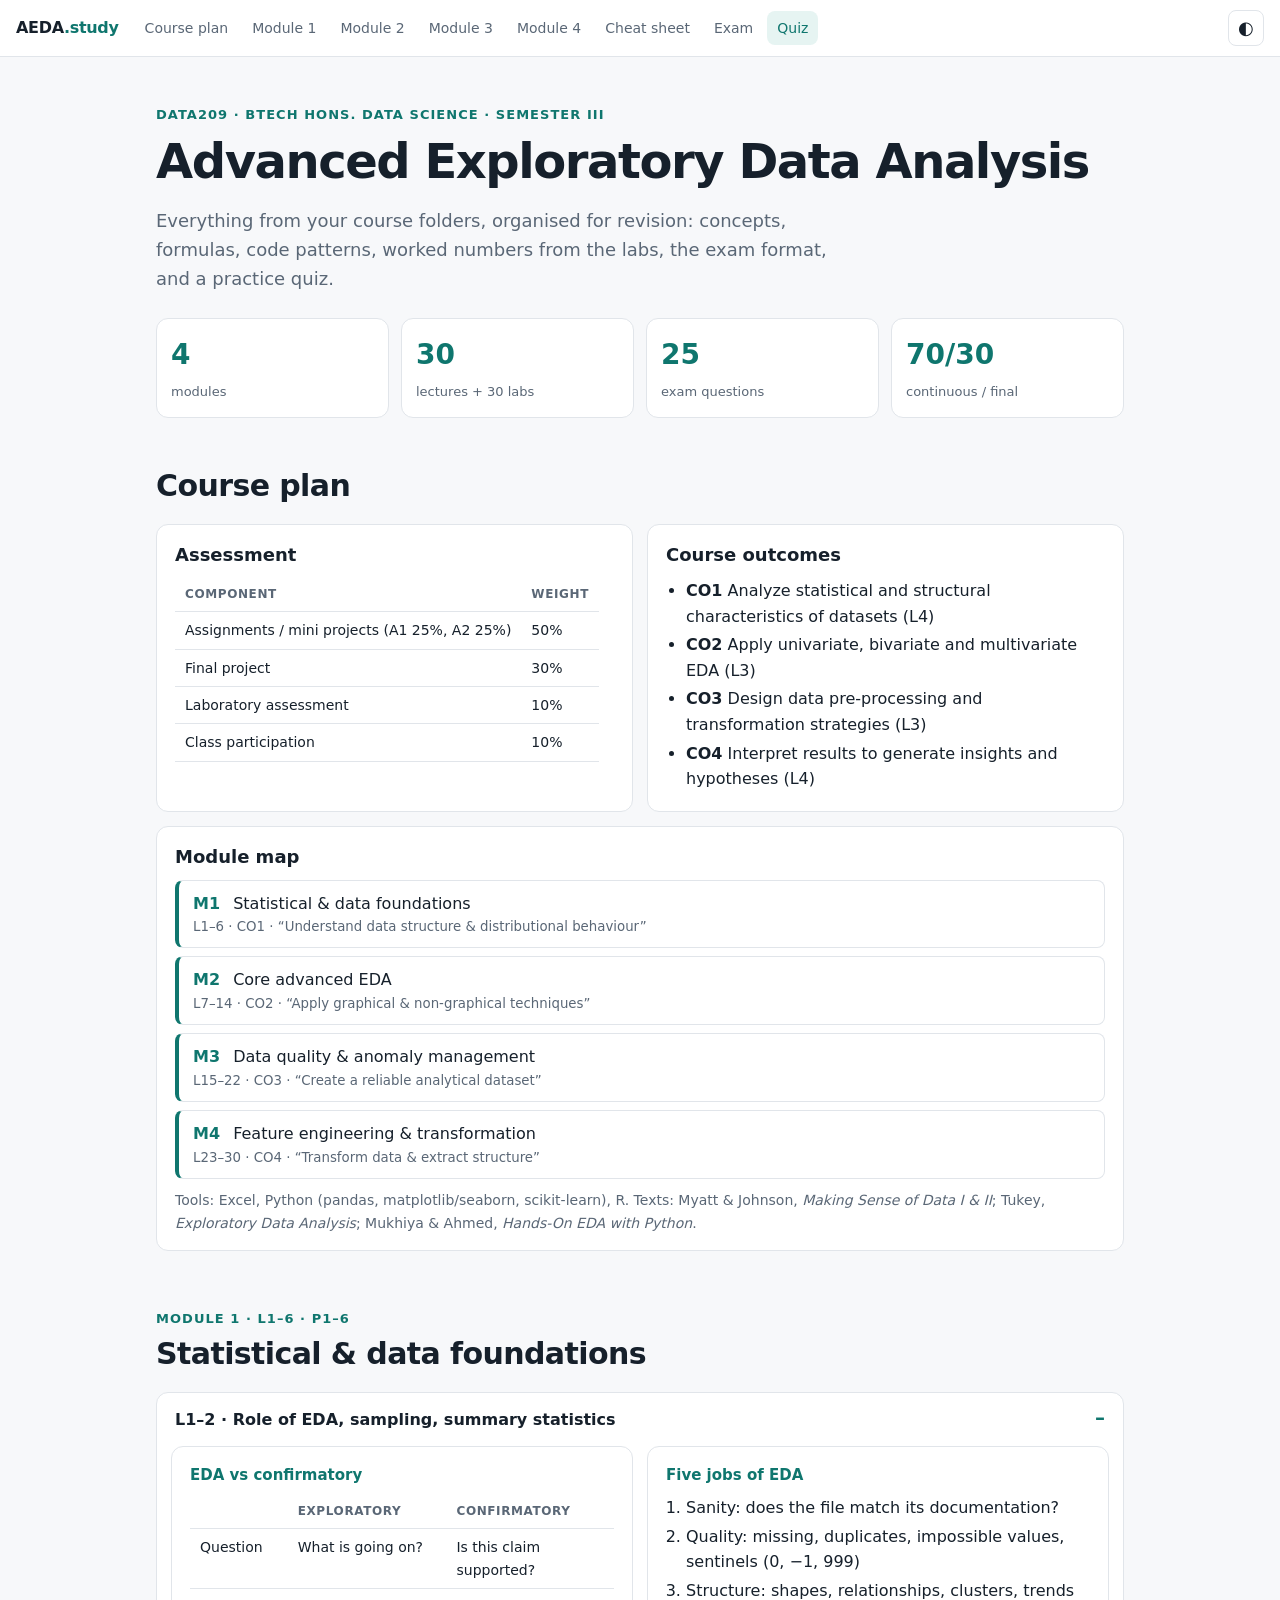
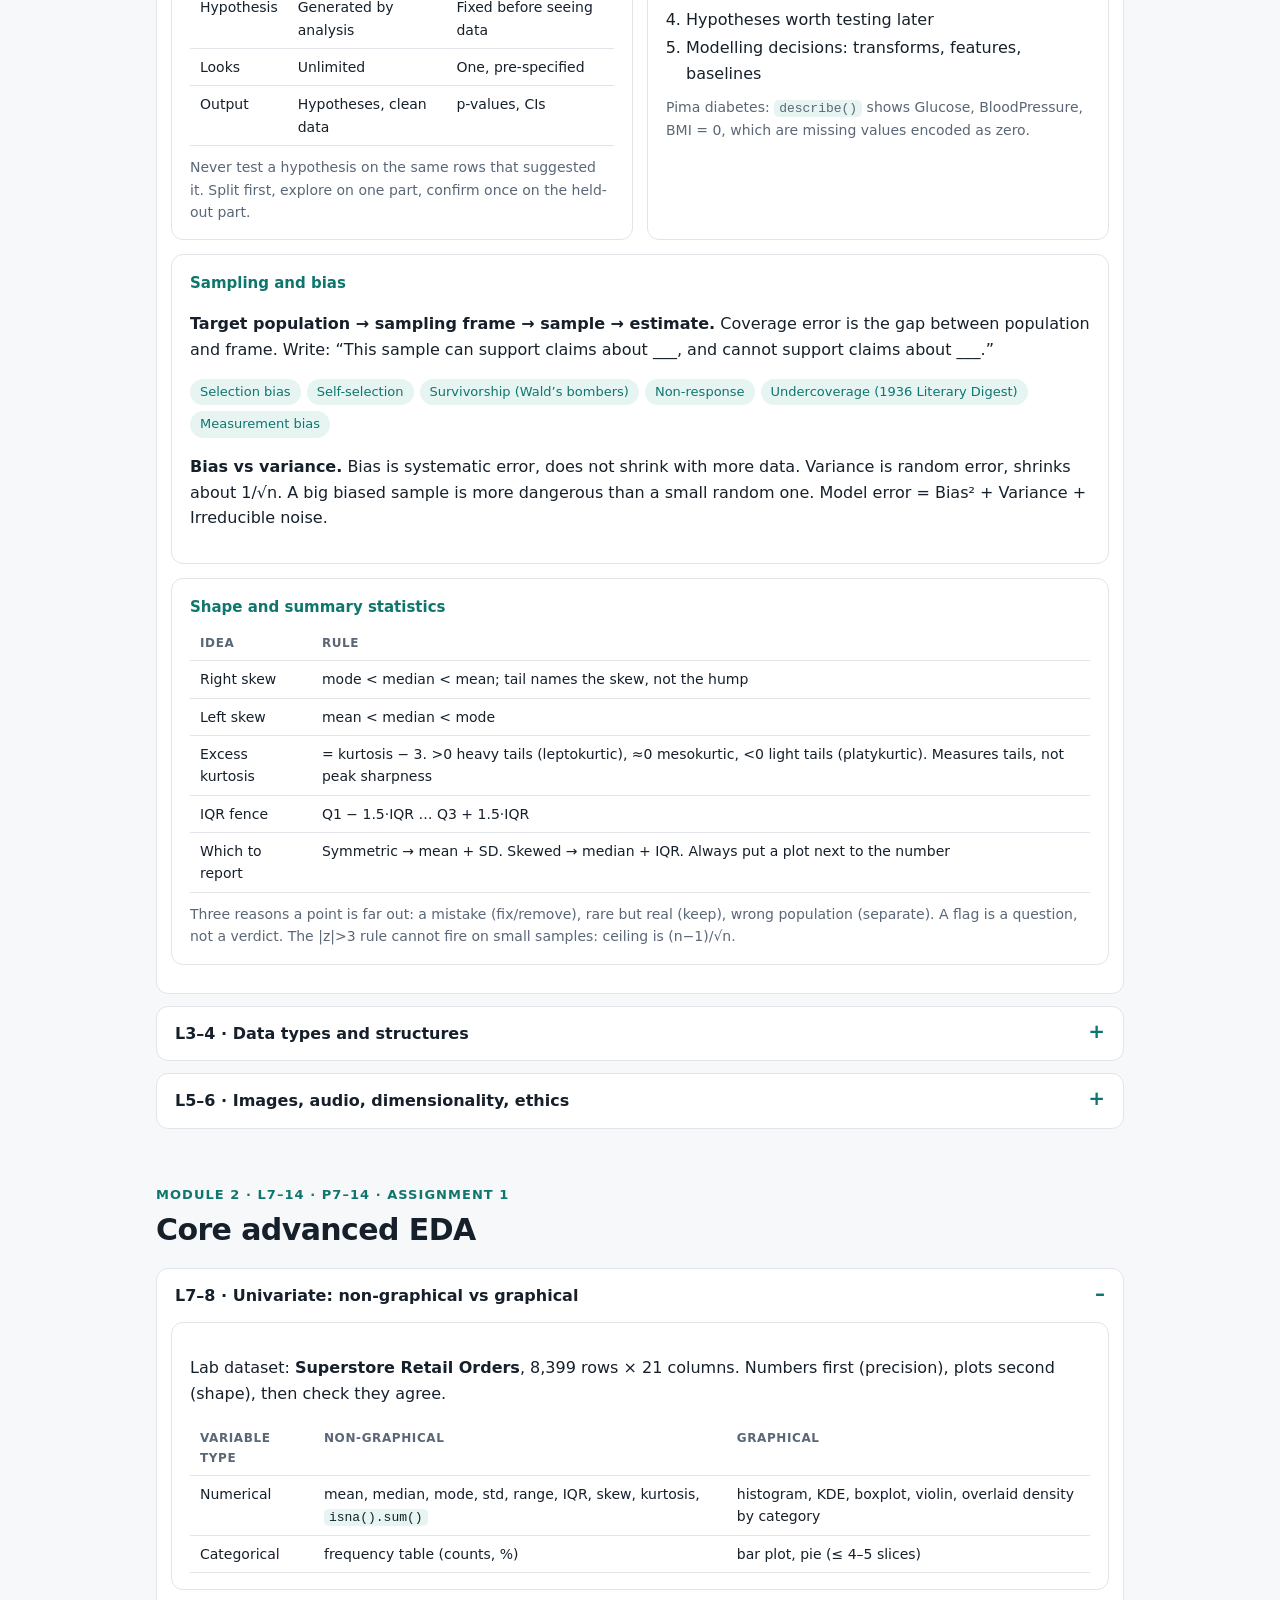
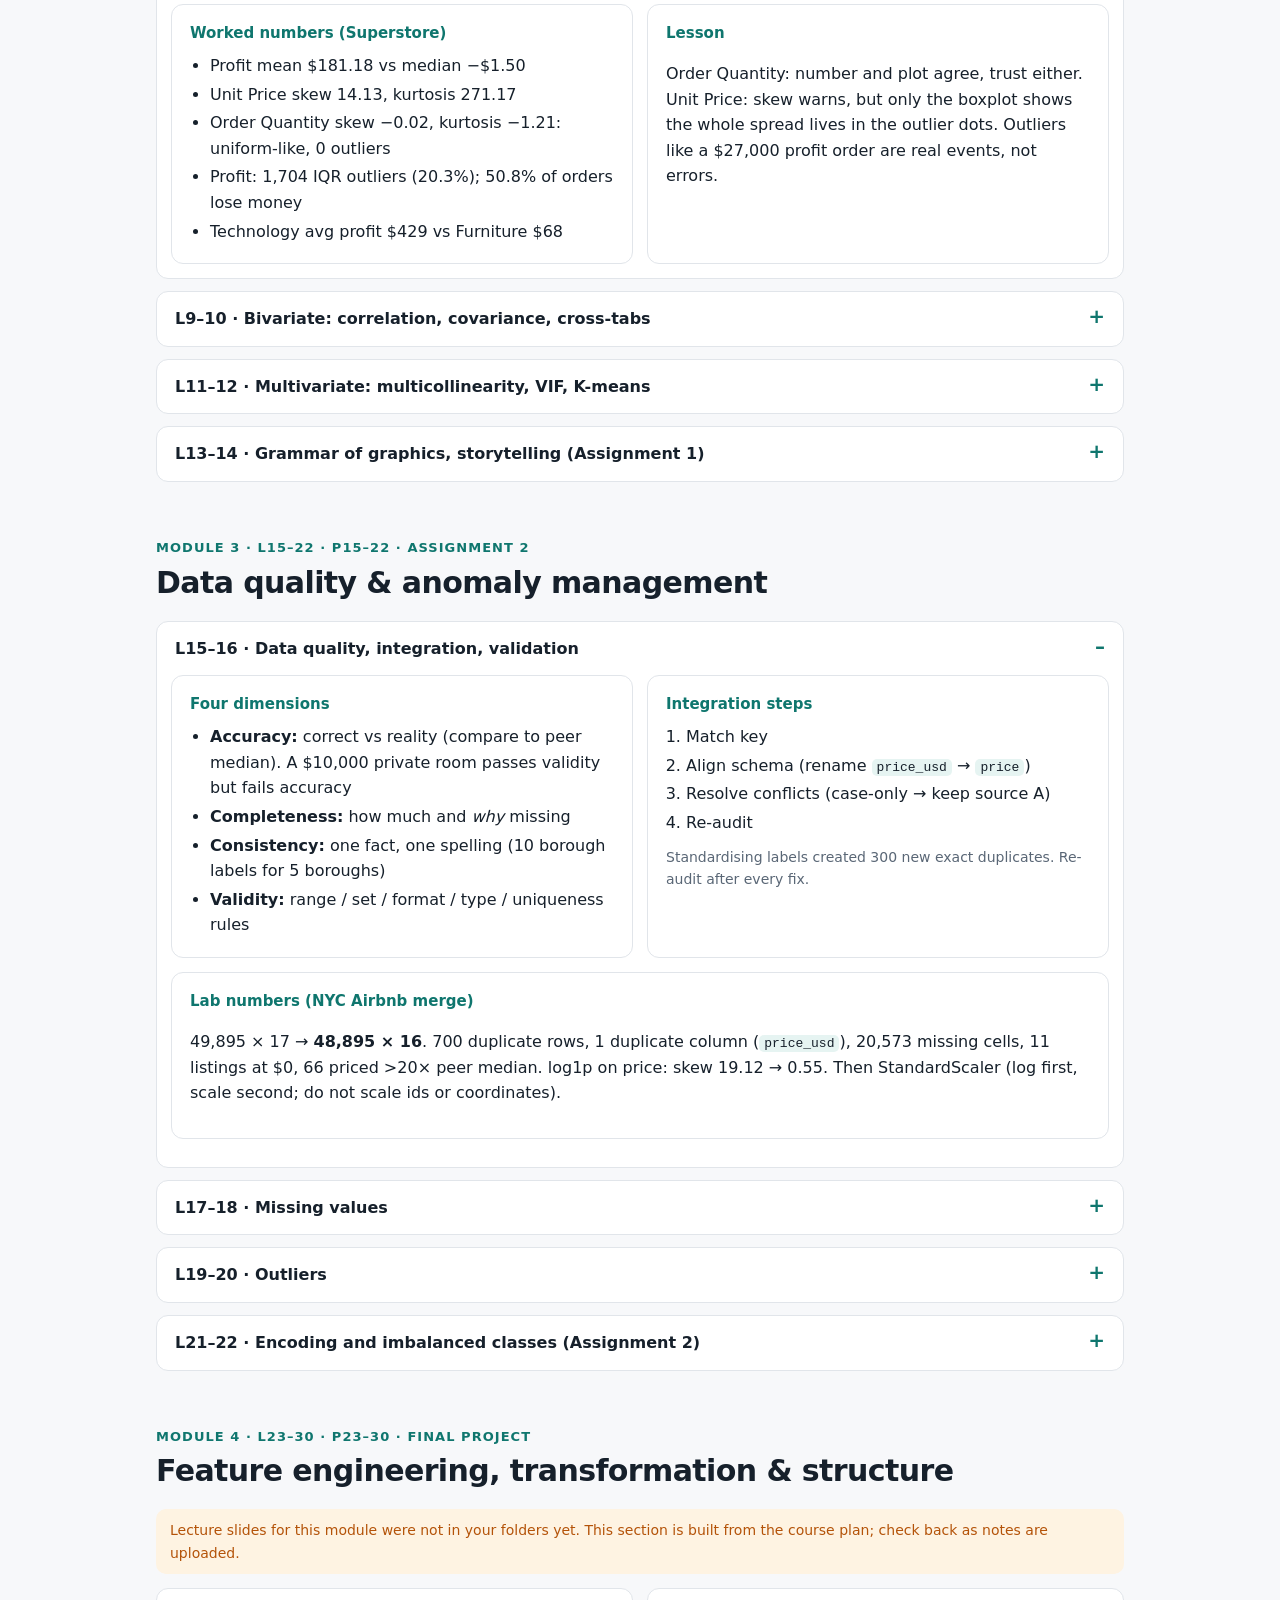
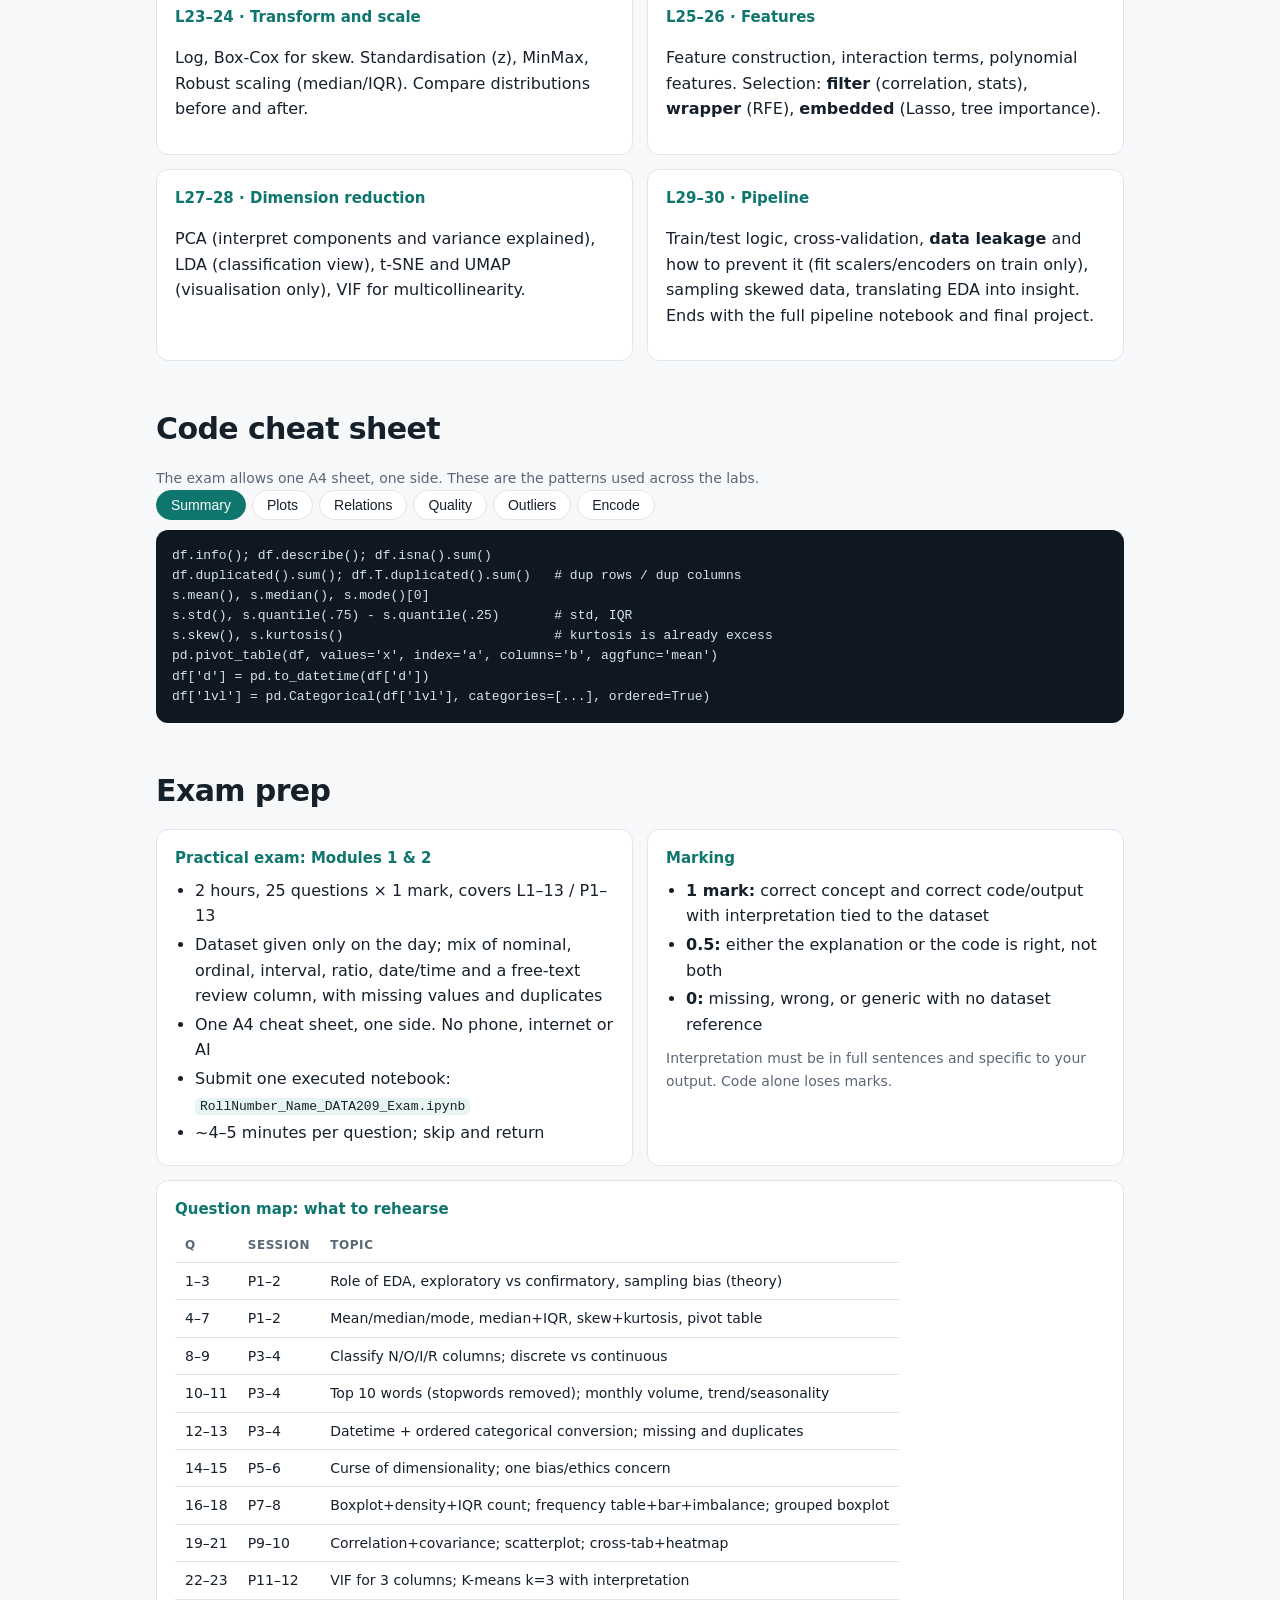
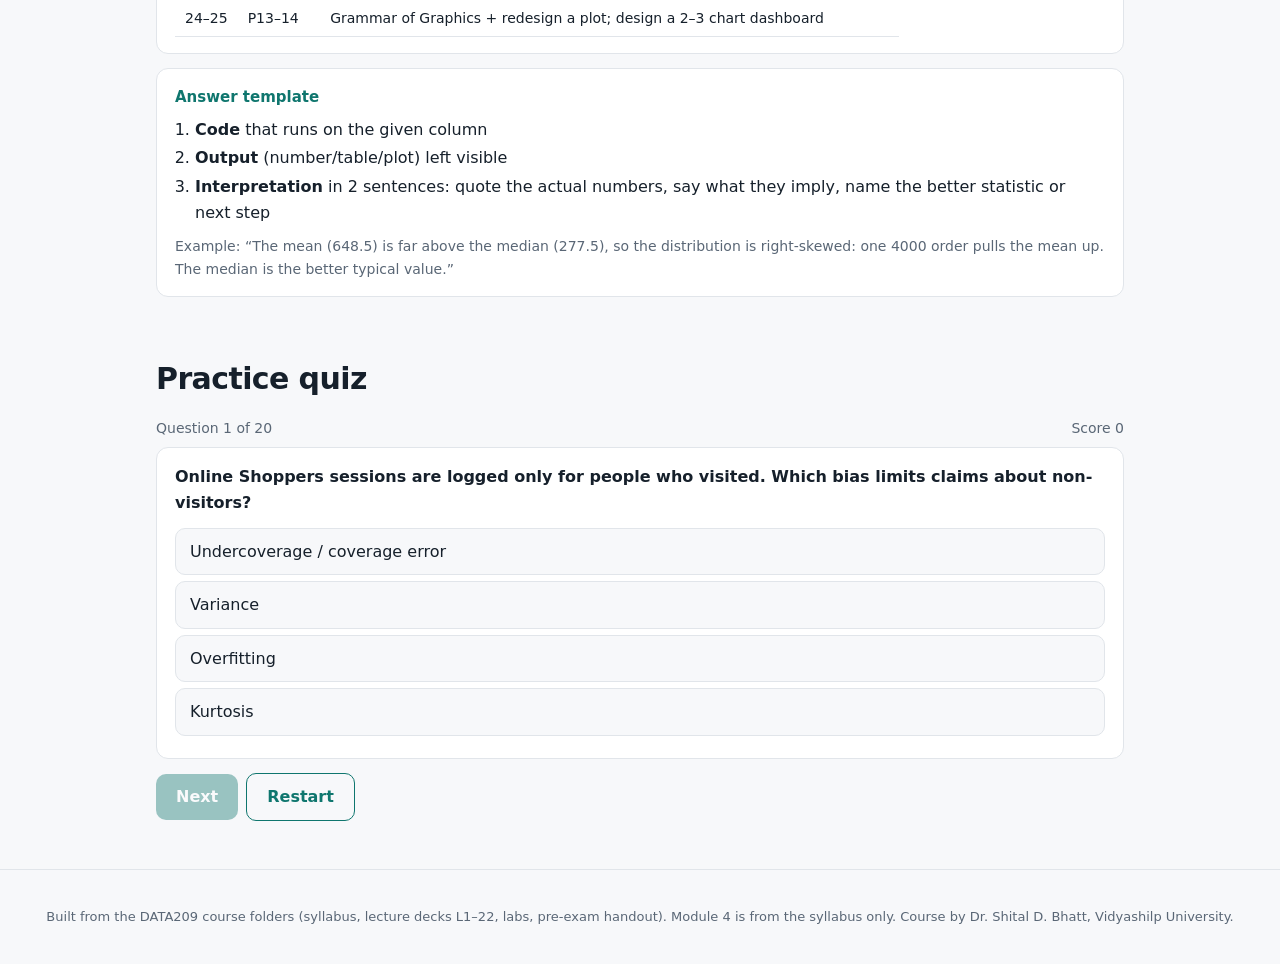
==== site/index.html @ dc53d24f "Add DATA209 study materials: notes, practice questions, site and revision video Co-Authored-By: Clau" ====
<!doctype html>
<html lang="en">
<head>
<meta charset="utf-8">
<meta name="viewport" content="width=device-width, initial-scale=1">
<title>DATA209 AEDA Study Guide</title>
<meta name="description" content="Study guide for DATA209 Advanced Exploratory Data Analysis: modules, formulas, code, exam prep and a practice quiz.">
<link rel="stylesheet" href="styles.css">
</head>
<body>
<header class="top">
  <a class="brand" href="#top">AEDA<span>.study</span></a>
  <nav id="nav">
    <a href="#plan">Course plan</a>
    <a href="#m1">Module 1</a>
    <a href="#m2">Module 2</a>
    <a href="#m3">Module 3</a>
    <a href="#m4">Module 4</a>
    <a href="#cheat">Cheat sheet</a>
    <a href="#exam">Exam</a>
    <a href="#quiz">Quiz</a>
  </nav>
  <button id="theme" aria-label="Toggle dark mode">◐</button>
</header>

<main id="top">
<section class="hero">
  <p class="eyebrow">DATA209 · BTech Hons. Data Science · Semester III</p>
  <h1>Advanced Exploratory Data Analysis</h1>
  <p class="lede">Everything from your course folders, organised for revision: concepts, formulas, code patterns, worked numbers from the labs, the exam format, and a practice quiz.</p>
  <div class="stats">
    <div><b>4</b><span>modules</span></div>
    <div><b>30</b><span>lectures + 30 labs</span></div>
    <div><b>25</b><span>exam questions</span></div>
    <div><b>70/30</b><span>continuous / final</span></div>
  </div>
</section>

<section id="plan">
  <h2>Course plan</h2>
  <div class="grid two">
    <div class="card">
      <h3>Assessment</h3>
      <table>
        <tr><th>Component</th><th>Weight</th></tr>
        <tr><td>Assignments / mini projects (A1 25%, A2 25%)</td><td>50%</td></tr>
        <tr><td>Final project</td><td>30%</td></tr>
        <tr><td>Laboratory assessment</td><td>10%</td></tr>
        <tr><td>Class participation</td><td>10%</td></tr>
      </table>
    </div>
    <div class="card">
      <h3>Course outcomes</h3>
      <ul class="tight">
        <li><b>CO1</b> Analyze statistical and structural characteristics of datasets (L4)</li>
        <li><b>CO2</b> Apply univariate, bivariate and multivariate EDA (L3)</li>
        <li><b>CO3</b> Design data pre-processing and transformation strategies (L3)</li>
        <li><b>CO4</b> Interpret results to generate insights and hypotheses (L4)</li>
      </ul>
    </div>
  </div>
  <div class="card">
    <h3>Module map</h3>
    <div class="timeline">
      <a href="#m1"><b>M1</b> Statistical &amp; data foundations<small>L1–6 · CO1 · “Understand data structure &amp; distributional behaviour”</small></a>
      <a href="#m2"><b>M2</b> Core advanced EDA<small>L7–14 · CO2 · “Apply graphical &amp; non-graphical techniques”</small></a>
      <a href="#m3"><b>M3</b> Data quality &amp; anomaly management<small>L15–22 · CO3 · “Create a reliable analytical dataset”</small></a>
      <a href="#m4"><b>M4</b> Feature engineering &amp; transformation<small>L23–30 · CO4 · “Transform data &amp; extract structure”</small></a>
    </div>
    <p class="note">Tools: Excel, Python (pandas, matplotlib/seaborn, scikit-learn), R. Texts: Myatt &amp; Johnson, <i>Making Sense of Data I &amp; II</i>; Tukey, <i>Exploratory Data Analysis</i>; Mukhiya &amp; Ahmed, <i>Hands-On EDA with Python</i>.</p>
  </div>
</section>

<!-- MODULE 1 -->
<section id="m1">
  <p class="tag">Module 1 · L1–6 · P1–6</p>
  <h2>Statistical &amp; data foundations</h2>

  <details open class="topic"><summary>L1–2 · Role of EDA, sampling, summary statistics</summary>
    <div class="body">
      <div class="grid two">
        <div class="card">
          <h4>EDA vs confirmatory</h4>
          <table>
            <tr><th></th><th>Exploratory</th><th>Confirmatory</th></tr>
            <tr><td>Question</td><td>What is going on?</td><td>Is this claim supported?</td></tr>
            <tr><td>Hypothesis</td><td>Generated by analysis</td><td>Fixed before seeing data</td></tr>
            <tr><td>Looks</td><td>Unlimited</td><td>One, pre-specified</td></tr>
            <tr><td>Output</td><td>Hypotheses, clean data</td><td>p-values, CIs</td></tr>
          </table>
          <p class="note">Never test a hypothesis on the same rows that suggested it. Split first, explore on one part, confirm once on the held-out part.</p>
        </div>
        <div class="card">
          <h4>Five jobs of EDA</h4>
          <ol class="tight"><li>Sanity: does the file match its documentation?</li><li>Quality: missing, duplicates, impossible values, sentinels (0, −1, 999)</li><li>Structure: shapes, relationships, clusters, trends</li><li>Hypotheses worth testing later</li><li>Modelling decisions: transforms, features, baselines</li></ol>
          <p class="note">Pima diabetes: <code>describe()</code> shows Glucose, BloodPressure, BMI = 0, which are missing values encoded as zero.</p>
        </div>
      </div>
      <div class="card">
        <h4>Sampling and bias</h4>
        <p><b>Target population → sampling frame → sample → estimate.</b> Coverage error is the gap between population and frame. Write: “This sample can support claims about ___, and cannot support claims about ___.”</p>
        <div class="chips"><span>Selection bias</span><span>Self-selection</span><span>Survivorship (Wald’s bombers)</span><span>Non-response</span><span>Undercoverage (1936 Literary Digest)</span><span>Measurement bias</span></div>
        <p><b>Bias vs variance.</b> Bias is systematic error, does not shrink with more data. Variance is random error, shrinks about 1/√n. A big biased sample is more dangerous than a small random one. Model error = Bias² + Variance + Irreducible noise.</p>
      </div>
      <div class="card">
        <h4>Shape and summary statistics</h4>
        <table>
          <tr><th>Idea</th><th>Rule</th></tr>
          <tr><td>Right skew</td><td>mode &lt; median &lt; mean; tail names the skew, not the hump</td></tr>
          <tr><td>Left skew</td><td>mean &lt; median &lt; mode</td></tr>
          <tr><td>Excess kurtosis</td><td>= kurtosis − 3. &gt;0 heavy tails (leptokurtic), ≈0 mesokurtic, &lt;0 light tails (platykurtic). Measures tails, not peak sharpness</td></tr>
          <tr><td>IQR fence</td><td>Q1 − 1.5·IQR … Q3 + 1.5·IQR</td></tr>
          <tr><td>Which to report</td><td>Symmetric → mean + SD. Skewed → median + IQR. Always put a plot next to the number</td></tr>
        </table>
        <p class="note">Three reasons a point is far out: a mistake (fix/remove), rare but real (keep), wrong population (separate). A flag is a question, not a verdict. The |z|&gt;3 rule cannot fire on small samples: ceiling is (n−1)/√n.</p>
      </div>
    </div>
  </details>

  <details class="topic"><summary>L3–4 · Data types and structures</summary>
    <div class="body">
      <div class="grid two">
        <div class="card"><h4>Scales of measurement</h4>
          <table>
            <tr><th>Scale</th><th>Example</th><th>Allowed</th></tr>
            <tr><td>Nominal</td><td>blood type, country</td><td>mode, counts</td></tr>
            <tr><td>Ordinal</td><td>satisfaction, education</td><td>+ median, rank</td></tr>
            <tr><td>Interval</td><td>°C, year, IQ</td><td>+ mean, no ratios</td></tr>
            <tr><td>Ratio</td><td>income, weight, age</td><td>all, incl. ratios</td></tr>
          </table>
          <p class="note">Discrete = counted (visits, defects). Continuous = measured (height, time).</p>
        </div>
        <div class="card"><h4>Structure and text</h4>
          <p><b>Structured:</b> fixed schema, tables. <b>Semi-structured:</b> tags, varying fields (JSON, XML, emails).</p>
          <p><b>Text pipeline:</b> corpus → document → token → term/vocabulary. Prep: lowercase, remove stopwords, stem/lemmatise → term-frequency table.</p>
          <p><b>Time series:</b> trend (long-term direction) + seasonality (fixed-interval repeating pattern). Separate them before concluding.</p>
        </div>
      </div>
    </div>
  </details>

  <details class="topic"><summary>L5–6 · Images, audio, dimensionality, ethics</summary>
    <div class="body">
      <div class="grid two">
        <div class="card"><h4>Everything is numbers</h4>
          <ul class="tight"><li>Image: (height, width) grid, 0–255. Colour adds a third axis: 1024×1024×3 = 3,145,728 numbers</li><li>Audio: amplitudes sampled over time. 16 kHz × 10 s = 160,000 numbers</li><li>Image EDA starts with the pixel intensity histogram (spikes at 0/255 = clipped)</li></ul></div>
        <div class="card"><h4>Curse of dimensionality</h4>
          <p>10 points per axis needs 10<sup>d</sup> points. Data becomes sparse, distances concentrate (nearest ≈ farthest), data hugs the edges, models overfit, plots stop working.</p>
          <p><b>Fixes:</b> feature selection, PCA, regularisation, more relevant data.</p></div>
      </div>
      <div class="card"><h4>Bias and ethics</h4>
        <p>Bias enters at the world → collection → labelling → modelling → deployment, and deployment feeds back into collection. Ask: <b>Consent, Privacy, Fairness, Consequence.</b> Split every summary by group, check missingness by group, count rows per group, document exclusions, say what the data cannot answer.</p></div>
    </div>
  </details>
</section>

<!-- MODULE 2 -->
<section id="m2">
  <p class="tag">Module 2 · L7–14 · P7–14 · Assignment 1</p>
  <h2>Core advanced EDA</h2>

  <details open class="topic"><summary>L7–8 · Univariate: non-graphical vs graphical</summary>
    <div class="body">
      <div class="card">
        <p>Lab dataset: <b>Superstore Retail Orders</b>, 8,399 rows × 21 columns. Numbers first (precision), plots second (shape), then check they agree.</p>
        <table>
          <tr><th>Variable type</th><th>Non-graphical</th><th>Graphical</th></tr>
          <tr><td>Numerical</td><td>mean, median, mode, std, range, IQR, skew, kurtosis, <code>isna().sum()</code></td><td>histogram, KDE, boxplot, violin, overlaid density by category</td></tr>
          <tr><td>Categorical</td><td>frequency table (counts, %)</td><td>bar plot, pie (≤ 4–5 slices)</td></tr>
        </table>
      </div>
      <div class="grid two">
        <div class="card"><h4>Worked numbers (Superstore)</h4>
          <ul class="tight"><li>Profit mean $181.18 vs median −$1.50</li><li>Unit Price skew 14.13, kurtosis 271.17</li><li>Order Quantity skew −0.02, kurtosis −1.21: uniform-like, 0 outliers</li><li>Profit: 1,704 IQR outliers (20.3%); 50.8% of orders lose money</li><li>Technology avg profit $429 vs Furniture $68</li></ul></div>
        <div class="card"><h4>Lesson</h4><p>Order Quantity: number and plot agree, trust either. Unit Price: skew warns, but only the boxplot shows the whole spread lives in the outlier dots. Outliers like a $27,000 profit order are real events, not errors.</p></div>
      </div>
    </div>
  </details>

  <details class="topic"><summary>L9–10 · Bivariate: correlation, covariance, cross-tabs</summary>
    <div class="body">
      <div class="grid two">
        <div class="card"><h4>Numerical–numerical</h4>
          <p class="formula">Cov(X,Y) = Σ(xᵢ − x̄)(yᵢ − ȳ) / (n−1)</p>
          <p class="formula">r = Cov(X,Y) / (σₓ σᵧ) ∈ [−1, 1]</p>
          <p>Covariance gives direction in awkward units. Correlation is scale-free. <b>Spearman ρ</b> ranks first: catches monotonic, outlier-robust. Superstore Discount vs Profit: Pearson −0.22, Spearman −0.54.</p>
          <p class="note">Correlation ≠ causation. Always pair r with a scatterplot.</p></div>
        <div class="card"><h4>Which tool for which pair</h4>
          <table>
            <tr><th>Pair</th><th>Summary</th><th>Visual</th></tr>
            <tr><td>Num–Num</td><td>cov, Pearson/Spearman</td><td>scatter, pairplot, heatmap</td></tr>
            <tr><td>Cat–Cat</td><td>cross-tab counts, row %</td><td>heatmap, stacked bar</td></tr>
            <tr><td>Cat–Num</td><td>grouped mean/median/std</td><td>boxplot, bar</td></tr>
          </table></div>
      </div>
      <div class="card"><h4>Pitfalls</h4>
        <div class="chips"><span>Spurious correlation</span><span>Outlier-driven r</span><span>Simpson’s paradox</span><span>Tiny cross-tab cells</span></div>
        <p class="note">Cross-tab: similar row % across rows → independent-looking; differing row % → associated (chi-square later).</p></div>
    </div>
  </details>

  <details class="topic"><summary>L11–12 · Multivariate: multicollinearity, VIF, K-means</summary>
    <div class="body">
      <div class="grid two">
        <div class="card"><h4>VIF</h4>
          <p class="formula">VIF = 1 / (1 − R²)</p>
          <p>R² from regressing one feature on all the others.</p>
          <table><tr><th>VIF</th><th>Reading</th></tr><tr><td>1</td><td>independent</td></tr><tr><td>1–5</td><td>acceptable</td></tr><tr><td>5–10</td><td>investigate</td></tr><tr><td>&gt;10</td><td>severe, consider dropping</td></tr></table></div>
        <div class="card"><h4>K-means (exploratory only)</h4>
          <ol class="tight"><li>Choose k</li><li>Place k centres</li><li>Assign each point to nearest centre</li><li>Move centres to group means</li><li>Repeat until stable</li></ol>
          <p><b>Scale first</b> (StandardScaler) or Sales ($0–22,638) swamps Discount (0–0.8). Silhouette −1…+1 helps compare k, but k=2 scored best (0.504) and k=3 (0.473) was more interpretable.</p></div>
      </div>
      <div class="card"><h4>Interpreting clusters (Superstore, k=3)</h4>
        <table>
          <tr><th>Cluster</th><th>Size</th><th>Avg sales</th><th>Avg discount</th><th>Avg profit</th><th>Reading</th></tr>
          <tr><td>0</td><td>6,909</td><td>$122.81</td><td>0.10</td><td>$20.66</td><td>Everyday orders</td></tr>
          <tr><td>1</td><td>1,068</td><td>$158.88</td><td>0.66</td><td>−$106.79</td><td>Heavy discount, loss-making</td></tr>
          <tr><td>2</td><td>2,017</td><td>$634.12</td><td>0.10</td><td>$127.77</td><td>High value, high profit</td></tr>
        </table>
        <p class="note">Clustering describes existing rows, it is not a predictor. A cluster number means nothing until interpreted with <code>groupby(cluster)</code>.</p></div>
    </div>
  </details>

  <details class="topic"><summary>L13–14 · Grammar of graphics, storytelling (Assignment 1)</summary>
    <div class="body">
      <div class="card">
        <p><b>Grammar of Graphics:</b> data → aesthetic mappings (x, y, colour, size) → geometry (points, bars, lines) → scales → facets → theme. A good plot answers one question and encodes it with the most accurately perceived channel (position &gt; length &gt; area &gt; colour).</p>
        <p><b>Misleading plots:</b> truncated axes, 3-D pies, dual axes, too many slices, colour with no meaning, hidden outliers via scale.</p>
        <p><b>Dashboard logic:</b> 2–3 charts, each tied to a question (e.g. “where do we lose money?” → profit by category; “why?” → discount vs profit; “who?” → segment cross-tab).</p>
      </div>
    </div>
  </details>
</section>

<!-- MODULE 3 -->
<section id="m3">
  <p class="tag">Module 3 · L15–22 · P15–22 · Assignment 2</p>
  <h2>Data quality &amp; anomaly management</h2>

  <details open class="topic"><summary>L15–16 · Data quality, integration, validation</summary>
    <div class="body">
      <div class="grid two">
        <div class="card"><h4>Four dimensions</h4>
          <ul class="tight"><li><b>Accuracy:</b> correct vs reality (compare to peer median). A $10,000 private room passes validity but fails accuracy</li><li><b>Completeness:</b> how much and <i>why</i> missing</li><li><b>Consistency:</b> one fact, one spelling (10 borough labels for 5 boroughs)</li><li><b>Validity:</b> range / set / format / type / uniqueness rules</li></ul></div>
        <div class="card"><h4>Integration steps</h4>
          <ol class="tight"><li>Match key</li><li>Align schema (rename <code>price_usd</code> → <code>price</code>)</li><li>Resolve conflicts (case-only → keep source A)</li><li>Re-audit</li></ol>
          <p class="note">Standardising labels created 300 new exact duplicates. Re-audit after every fix.</p></div>
      </div>
      <div class="card"><h4>Lab numbers (NYC Airbnb merge)</h4>
        <p>49,895 × 17 → <b>48,895 × 16</b>. 700 duplicate rows, 1 duplicate column (<code>price_usd</code>), 20,573 missing cells, 11 listings at $0, 66 priced &gt;20× peer median. log1p on price: skew 19.12 → 0.55. Then StandardScaler (log first, scale second; do not scale ids or coordinates).</p></div>
    </div>
  </details>

  <details class="topic"><summary>L17–18 · Missing values</summary>
    <div class="body">
      <div class="grid three">
        <div class="card"><h4>MCAR</h4><p>Missing by pure chance, unrelated to anything. Can never be proven, only “consistent with” (Little’s test).</p></div>
        <div class="card"><h4>MAR</h4><p>Depends on another <i>observed</i> column. Airbnb: all 10,116 missing <code>reviews_per_month</code> rows have <code>number_of_reviews = 0</code>.</p></div>
        <div class="card"><h4>MNAR</h4><p>Depends on the missing value itself (high earners hide income). Untestable from data; needs domain knowledge.</p></div>
      </div>
      <div class="card"><h4>Imputation compared (reviews_per_month, observed variance 2.824)</h4>
        <table>
          <tr><th>Method</th><th>New variance</th><th>Retained</th><th>Note</th></tr>
          <tr><td>Mean (1.373)</td><td>2.243</td><td>79.4%</td><td>one constant for all rows</td></tr>
          <tr><td>Median (0.71)</td><td>2.315</td><td>82.0%</td><td>better for skewed column</td></tr>
          <tr><td>Regression</td><td>2.313</td><td>81.9%</td><td>R² only 0.33, fills 0.78</td></tr>
          <tr><td><b>KNN (k=5)</b></td><td>2.448</td><td><b>86.7%</b></td><td>fills 0.41, respects MAR</td></tr>
        </table>
        <p class="note">Every imputation shrinks variance. Detect with <code>isnull().sum()</code>, missingness matrix, and a <code>crosstab</code> against an observed column.</p></div>
    </div>
  </details>

  <details class="topic"><summary>L19–20 · Outliers</summary>
    <div class="body">
      <div class="grid two">
        <div class="card"><h4>Causes and types</h4>
          <p><b>Causes:</b> entry error, genuine extreme, measurement cap (California 500,001), different population (host with 327 listings).</p>
          <p><b>Types:</b> global, contextual (check per group), collective, multivariate.</p></div>
        <div class="card"><h4>Detection</h4>
          <p><b>Z-score</b> |z|&gt;3 (bell-shaped only). Price limit mean+3σ = $873. <b>Masking:</b> outliers inflate σ and hide themselves.</p>
          <p><b>IQR</b> fences: price Q1 69, Q3 175 → upper $334, flags 2,972 (≈8× Z-score).</p>
          <p><b>Models:</b> Isolation Forest, LOF, DBSCAN (−1 = outlier). Many columns at once.</p></div>
      </div>
      <div class="card"><h4>Treatment and effect (price)</h4>
        <table>
          <tr><th>Version</th><th>Mean</th><th>Std</th><th>Skew</th><th>R²</th></tr>
          <tr><td>raw</td><td>152.72</td><td>240.15</td><td>19.12</td><td>0.12</td></tr>
          <tr><td>IQR capped</td><td>132.98</td><td>83.53</td><td>1.02</td><td>0.44</td></tr>
          <tr><td>KNN imputed</td><td>124.12</td><td>68.99</td><td>0.79</td><td>0.49</td></tr>
          <tr><td>log1p</td><td>4.74</td><td>0.70</td><td>0.55</td><td>—</td></tr>
        </table>
        <p class="note"><b>Decision:</b> mistake → fix/remove; real → cap/log; limit → flag (<code>is_capped</code>). Methods: remove, cap, winsorize, median, group median, KNN, regression, log, flag. Only removal loses rows.</p></div>
    </div>
  </details>

  <details class="topic"><summary>L21–22 · Encoding and imbalanced classes (Assignment 2)</summary>
    <div class="body">
      <div class="card">
        <table>
          <tr><th>Column type</th><th>Use</th><th>Example</th></tr>
          <tr><td>No order, few categories</td><td>One-hot, <code>drop_first=True</code></td><td>borough → 4 columns</td></tr>
          <tr><td>Has an order</td><td>Own <code>map()</code></td><td>room_type → 0,1,2</td></tr>
          <tr><td>Many categories</td><td>Frequency / target encoding</td><td>221 areas → 1 column</td></tr>
          <tr><td>Multi-class target</td><td>Label encoding</td><td>room_type → 0,1,2</td></tr>
          <tr><td>Rare class</td><td>stratify + class weights + recall</td><td>Shared room 2.4%</td></tr>
        </table>
      </div>
      <div class="grid two">
        <div class="card"><h4>Traps</h4><ul class="tight"><li>Label encoding invents an order for nominal data</li><li>Keeping all k dummies = dummy variable trap; dropped one is the baseline</li><li>Target encoding: training rows only; groups &lt;10 rows fall back to overall median</li></ul></div>
        <div class="card"><h4>Imbalance results</h4><ul class="tight"><li>Airbnb shared rooms: 2.4%, ratio 21.9:1, weight ≈14</li><li>Shared-room recall 9.5% → 65% with balanced weights; accuracy 82% → 73%</li><li>Online Shoppers: 15.6% buy; recall 64% → 86%</li></ul></div>
      </div>
    </div>
  </details>
</section>

<!-- MODULE 4 -->
<section id="m4">
  <p class="tag">Module 4 · L23–30 · P23–30 · Final project</p>
  <h2>Feature engineering, transformation &amp; structure</h2>
  <p class="note banner">Lecture slides for this module were not in your folders yet. This section is built from the course plan; check back as notes are uploaded.</p>
  <div class="grid two">
    <div class="card"><h4>L23–24 · Transform and scale</h4>
      <p>Log, Box-Cox for skew. Standardisation (z), MinMax, Robust scaling (median/IQR). Compare distributions before and after.</p></div>
    <div class="card"><h4>L25–26 · Features</h4>
      <p>Feature construction, interaction terms, polynomial features. Selection: <b>filter</b> (correlation, stats), <b>wrapper</b> (RFE), <b>embedded</b> (Lasso, tree importance).</p></div>
    <div class="card"><h4>L27–28 · Dimension reduction</h4>
      <p>PCA (interpret components and variance explained), LDA (classification view), t-SNE and UMAP (visualisation only), VIF for multicollinearity.</p></div>
    <div class="card"><h4>L29–30 · Pipeline</h4>
      <p>Train/test logic, cross-validation, <b>data leakage</b> and how to prevent it (fit scalers/encoders on train only), sampling skewed data, translating EDA into insight. Ends with the full pipeline notebook and final project.</p></div>
  </div>
</section>

<!-- CHEAT SHEET -->
<section id="cheat">
  <h2>Code cheat sheet</h2>
  <p class="note">The exam allows one A4 sheet, one side. These are the patterns used across the labs.</p>
  <div class="tabs" id="codetabs">
    <button class="on" data-t="t1">Summary</button><button data-t="t2">Plots</button><button data-t="t3">Relations</button><button data-t="t4">Quality</button><button data-t="t5">Outliers</button><button data-t="t6">Encode</button>
  </div>
  <div class="pane on" id="t1"><pre><code>df.info(); df.describe(); df.isna().sum()
df.duplicated().sum(); df.T.duplicated().sum()   # dup rows / dup columns
s.mean(), s.median(), s.mode()[0]
s.std(), s.quantile(.75) - s.quantile(.25)       # std, IQR
s.skew(), s.kurtosis()                           # kurtosis is already excess
pd.pivot_table(df, values='x', index='a', columns='b', aggfunc='mean')
df['d'] = pd.to_datetime(df['d'])
df['lvl'] = pd.Categorical(df['lvl'], categories=[...], ordered=True)</code></pre></div>
  <div class="pane" id="t2"><pre><code>import seaborn as sns, matplotlib.pyplot as plt
sns.histplot(df.x, kde=True); sns.boxplot(x=df.x); sns.violinplot(x=df.x)
sns.kdeplot(data=df, x='x', hue='cat')
df.cat.value_counts(); df.cat.value_counts(normalize=True)
df.cat.value_counts().plot(kind='bar')
sns.boxplot(data=df, x='cat', y='x')              # grouped boxplot
df.set_index('d').resample('M').size().plot()    # monthly volume
from collections import Counter  # + stopwords list for top-10 words</code></pre></div>
  <div class="pane" id="t3"><pre><code>df[['a','b']].cov(); df[['a','b']].corr(); df[['a','b']].corr('spearman')
sns.scatterplot(data=df, x='a', y='b'); sns.pairplot(df[cols])
sns.heatmap(df[nums].corr(), annot=True, cmap='RdBu_r', center=0)
ct = pd.crosstab(df.c1, df.c2, normalize='index'); sns.heatmap(ct, annot=True)

from statsmodels.stats.outliers_influence import variance_inflation_factor as vif
X = df[cols].dropna(); [vif(X.values, i) for i in range(X.shape[1])]

from sklearn.preprocessing import StandardScaler
from sklearn.cluster import KMeans
Z = StandardScaler().fit_transform(df[['a','b']])
df['cl'] = KMeans(3, n_init=10, random_state=42).fit_predict(Z)
df.groupby('cl').mean(numeric_only=True)</code></pre></div>
  <div class="pane" id="t4"><pre><code>df.isnull().mean()*100
pd.crosstab(df.x.isnull(), df.other == 0)        # MAR test
df.drop_duplicates(); df.loc[:, ~df.T.duplicated()]
df['c'] = df['c'].str.strip().str.title()        # then re-audit duplicates
rules = pd.DataFrame({'price>=0': df.price >= 0, 'set ok': df.t.isin(SET)})
(~rules).sum()                                   # failures per rule

df['x'].fillna(df['x'].median())
from sklearn.impute import KNNImputer
KNNImputer(n_neighbors=5).fit_transform(df[cols])  # scale features first
np.log1p(df['x'])</code></pre></div>
  <div class="pane" id="t5"><pre><code>z = (d - d.mean()) / d.std(); (z.abs() > 3).sum()
q1, q3 = d.quantile(.25), d.quantile(.75); i = q3 - q1
lo, hi = q1 - 1.5*i, q3 + 1.5*i; out = (d < lo) | (d > hi)
capped = d.clip(lo, hi, axis=1)                  # cap
wins = d.clip(d.quantile(.01), d.quantile(.99), axis=1)
gm = df.groupby('g')['x'].transform('median'); df['x'].mask(out['x'], gm)

from sklearn.ensemble import IsolationForest
from sklearn.neighbors import LocalOutlierFactor
from sklearn.cluster import DBSCAN
IsolationForest(contamination=.02, random_state=42).fit_predict(X) == -1
LocalOutlierFactor(n_neighbors=50, contamination=.01).fit_predict(Xs) == -1
DBSCAN(eps=.8, min_samples=20).fit_predict(Xs) == -1</code></pre></div>
  <div class="pane" id="t6"><pre><code>df['code'] = df['room'].map({'Shared':0,'Private':1,'Entire':2})  # ordinal
pd.get_dummies(df, columns=['borough'], drop_first=True, dtype=int)
df['freq'] = df.area.map(df.area.value_counts(normalize=True))
# target encoding: fit on train only, groups < 10 rows -> overall median
from sklearn.model_selection import train_test_split
train_test_split(X, y, test_size=.2, random_state=42, stratify=y)
DecisionTreeClassifier(max_depth=5, class_weight='balanced')
from sklearn.metrics import classification_report   # check recall per class</code></pre></div>
</section>

<!-- EXAM -->
<section id="exam">
  <h2>Exam prep</h2>
  <div class="grid two">
    <div class="card"><h4>Practical exam: Modules 1 &amp; 2</h4>
      <ul class="tight"><li>2 hours, 25 questions × 1 mark, covers L1–13 / P1–13</li><li>Dataset given only on the day; mix of nominal, ordinal, interval, ratio, date/time and a free-text review column, with missing values and duplicates</li><li>One A4 cheat sheet, one side. No phone, internet or AI</li><li>Submit one executed notebook: <code>RollNumber_Name_DATA209_Exam.ipynb</code></li><li>~4–5 minutes per question; skip and return</li></ul></div>
    <div class="card"><h4>Marking</h4>
      <ul class="tight"><li><b>1 mark:</b> correct concept and correct code/output with interpretation tied to the dataset</li><li><b>0.5:</b> either the explanation or the code is right, not both</li><li><b>0:</b> missing, wrong, or generic with no dataset reference</li></ul>
      <p class="note">Interpretation must be in full sentences and specific to your output. Code alone loses marks.</p></div>
  </div>
  <div class="card">
    <h4>Question map: what to rehearse</h4>
    <table class="qmap">
      <tr><th>Q</th><th>Session</th><th>Topic</th></tr>
      <tr><td>1–3</td><td>P1–2</td><td>Role of EDA, exploratory vs confirmatory, sampling bias (theory)</td></tr>
      <tr><td>4–7</td><td>P1–2</td><td>Mean/median/mode, median+IQR, skew+kurtosis, pivot table</td></tr>
      <tr><td>8–9</td><td>P3–4</td><td>Classify N/O/I/R columns; discrete vs continuous</td></tr>
      <tr><td>10–11</td><td>P3–4</td><td>Top 10 words (stopwords removed); monthly volume, trend/seasonality</td></tr>
      <tr><td>12–13</td><td>P3–4</td><td>Datetime + ordered categorical conversion; missing and duplicates</td></tr>
      <tr><td>14–15</td><td>P5–6</td><td>Curse of dimensionality; one bias/ethics concern</td></tr>
      <tr><td>16–18</td><td>P7–8</td><td>Boxplot+density+IQR count; frequency table+bar+imbalance; grouped boxplot</td></tr>
      <tr><td>19–21</td><td>P9–10</td><td>Correlation+covariance; scatterplot; cross-tab+heatmap</td></tr>
      <tr><td>22–23</td><td>P11–12</td><td>VIF for 3 columns; K-means k=3 with interpretation</td></tr>
      <tr><td>24–25</td><td>P13–14</td><td>Grammar of Graphics + redesign a plot; design a 2–3 chart dashboard</td></tr>
    </table>
  </div>
  <div class="card">
    <h4>Answer template</h4>
    <ol class="tight"><li><b>Code</b> that runs on the given column</li><li><b>Output</b> (number/table/plot) left visible</li><li><b>Interpretation</b> in 2 sentences: quote the actual numbers, say what they imply, name the better statistic or next step</li></ol>
    <p class="note">Example: “The mean (648.5) is far above the median (277.5), so the distribution is right-skewed: one 4000 order pulls the mean up. The median is the better typical value.”</p>
  </div>
</section>

<!-- QUIZ -->
<section id="quiz">
  <h2>Practice quiz</h2>
  <div class="quizbar"><span id="qprog">Question 1 of 0</span><span id="qscore">Score 0</span></div>
  <div class="card" id="qcard"></div>
  <div class="qctl"><button id="qnext" class="btn" disabled>Next</button><button id="qreset" class="btn ghost">Restart</button></div>
</section>
</main>

<footer>
  <p>Built from the DATA209 course folders (syllabus, lecture decks L1–22, labs, pre-exam handout). Module 4 is from the syllabus only. Course by Dr. Shital D. Bhatt, Vidyashilp University.</p>
</footer>
<script src="script.js"></script>
</body>
</html>
---- site/styles.css ----
:root{
  --bg:#f7f8fa;--surface:#fff;--ink:#16202b;--muted:#5a6776;--line:#e1e5ea;
  --accent:#0f766e;--accent-ink:#fff;--soft:#e6f4f2;--warn:#b45309;--warn-bg:#fef3e2;
  --code-bg:#0f1720;--code-ink:#d7e3ee;--ok:#15803d;--bad:#b91c1c;
}
@media (prefers-color-scheme:dark){
  :root:not([data-theme="light"]){
    --bg:#0e1419;--surface:#151d25;--ink:#e6edf3;--muted:#93a1b0;--line:#26323d;
    --accent:#2dd4bf;--accent-ink:#06201d;--soft:#12302d;--warn:#fbbf24;--warn-bg:#2b2208;
    --code-bg:#0a0f14;--code-ink:#d7e3ee;--ok:#4ade80;--bad:#f87171;
  }
}
:root[data-theme="dark"]{
  --bg:#0e1419;--surface:#151d25;--ink:#e6edf3;--muted:#93a1b0;--line:#26323d;
  --accent:#2dd4bf;--accent-ink:#06201d;--soft:#12302d;--warn:#fbbf24;--warn-bg:#2b2208;
  --code-bg:#0a0f14;--code-ink:#d7e3ee;--ok:#4ade80;--bad:#f87171;
}
*{box-sizing:border-box}
html{scroll-behavior:smooth;scroll-padding-top:70px}
body{margin:0;background:var(--bg);color:var(--ink);font:16px/1.6 system-ui,-apple-system,"Segoe UI",Roboto,sans-serif}
a{color:var(--accent)}
.top{position:sticky;top:0;z-index:10;display:flex;align-items:center;gap:16px;padding:10px 16px;background:var(--surface);border-bottom:1px solid var(--line)}
.brand{font-weight:800;text-decoration:none;color:var(--ink);letter-spacing:-.02em}
.brand span{color:var(--accent)}
#nav{display:flex;gap:4px;overflow-x:auto;flex:1;scrollbar-width:none}
#nav::-webkit-scrollbar{display:none}
#nav a{padding:6px 10px;border-radius:8px;text-decoration:none;color:var(--muted);font-size:14px;white-space:nowrap}
#nav a:hover,#nav a.on{background:var(--soft);color:var(--accent)}
#theme{background:none;border:1px solid var(--line);color:var(--ink);border-radius:8px;width:36px;height:36px;font-size:18px;cursor:pointer}
main{max-width:1000px;margin:0 auto;padding:0 16px 40px}
section{padding:36px 0 8px}
h1{font-size:clamp(30px,6vw,48px);line-height:1.1;margin:.2em 0 .4em;letter-spacing:-.03em}
h2{font-size:clamp(22px,4vw,30px);margin:0 0 14px;letter-spacing:-.02em}
h3{margin:0 0 8px;font-size:18px}
h4{margin:0 0 8px;font-size:15px;color:var(--accent)}
.hero{padding-top:48px}
.eyebrow,.tag{font-size:13px;text-transform:uppercase;letter-spacing:.08em;color:var(--accent);font-weight:700;margin:0}
.lede{font-size:18px;color:var(--muted);max-width:60ch}
.stats{display:grid;grid-template-columns:repeat(auto-fit,minmax(130px,1fr));gap:12px;margin-top:24px}
.stats div{background:var(--surface);border:1px solid var(--line);border-radius:12px;padding:14px}
.stats b{display:block;font-size:28px;color:var(--accent)}
.stats span{color:var(--muted);font-size:13px}
.card{background:var(--surface);border:1px solid var(--line);border-radius:12px;padding:16px 18px;margin-bottom:14px}
.grid{display:grid;gap:14px}
.grid.two{grid-template-columns:repeat(auto-fit,minmax(min(100%,340px),1fr))}
.grid.three{grid-template-columns:repeat(auto-fit,minmax(min(100%,240px),1fr))}
.grid .card{margin-bottom:0}
.grid+.card,.card+.grid,.grid+.grid{margin-top:14px}
table{width:100%;border-collapse:collapse;font-size:14px;display:block;overflow-x:auto}
th,td{text-align:left;padding:7px 10px;border-bottom:1px solid var(--line);vertical-align:top}
th{color:var(--muted);font-weight:600;font-size:12px;text-transform:uppercase;letter-spacing:.05em}
ul.tight,ol.tight{margin:0;padding-left:20px}
.tight li{margin:3px 0}
.note{color:var(--muted);font-size:14px;margin:10px 0 0}
.banner{background:var(--warn-bg);color:var(--warn);padding:10px 14px;border-radius:10px;margin:0 0 14px}
code{font:13px ui-monospace,SFMono-Regular,Menlo,monospace;background:var(--soft);padding:1px 5px;border-radius:5px}
.formula{font:15px ui-monospace,Menlo,monospace;background:var(--soft);padding:8px 12px;border-radius:8px;overflow-x:auto;margin:8px 0}
.chips{display:flex;flex-wrap:wrap;gap:6px;margin:8px 0}
.chips span{background:var(--soft);color:var(--accent);padding:3px 10px;border-radius:99px;font-size:13px}
.timeline{display:grid;gap:8px}
.timeline a{display:block;text-decoration:none;color:var(--ink);border:1px solid var(--line);border-left:4px solid var(--accent);border-radius:8px;padding:10px 14px}
.timeline a:hover{background:var(--soft)}
.timeline b{color:var(--accent);margin-right:8px}
.timeline small{display:block;color:var(--muted)}
details.topic{background:var(--surface);border:1px solid var(--line);border-radius:12px;margin-bottom:12px}
details.topic>summary{cursor:pointer;padding:14px 18px;font-weight:600;list-style:none;display:flex;justify-content:space-between;gap:8px}
details.topic>summary::-webkit-details-marker{display:none}
details.topic>summary::after{content:"+";color:var(--accent);font-size:20px;line-height:1}
details.topic[open]>summary::after{content:"–"}
details.topic .body{padding:0 14px 14px}
.tabs{display:flex;gap:6px;flex-wrap:wrap;margin-bottom:10px}
.tabs button{border:1px solid var(--line);background:var(--surface);color:var(--ink);padding:6px 14px;border-radius:99px;cursor:pointer;font-size:14px}
.tabs button.on{background:var(--accent);color:var(--accent-ink);border-color:var(--accent)}
.pane{display:none}.pane.on{display:block}
pre{margin:0;background:var(--code-bg);color:var(--code-ink);border-radius:12px;padding:16px;overflow-x:auto;font-size:13px;line-height:1.55}
pre code{background:none;padding:0;color:inherit}
.quizbar{display:flex;justify-content:space-between;color:var(--muted);font-size:14px;margin-bottom:8px}
.q{font-weight:600;margin:0 0 12px}
.opt{display:block;width:100%;text-align:left;margin:6px 0;padding:10px 14px;border:1px solid var(--line);background:var(--bg);color:var(--ink);border-radius:10px;cursor:pointer;font:inherit}
.opt:hover:not(:disabled){border-color:var(--accent)}
.opt.right{border-color:var(--ok);background:var(--soft)}
.opt.wrong{border-color:var(--bad)}
.why{margin-top:10px;padding:10px 14px;background:var(--soft);border-radius:10px;font-size:14px}
.btn{background:var(--accent);color:var(--accent-ink);border:0;padding:10px 20px;border-radius:10px;font:inherit;font-weight:600;cursor:pointer}
.btn:disabled{opacity:.4;cursor:not-allowed}
.btn.ghost{background:none;color:var(--accent);border:1px solid var(--accent);margin-left:8px}
footer{border-top:1px solid var(--line);padding:24px 16px;text-align:center;color:var(--muted);font-size:13px}
@media (max-width:560px){.top{gap:8px;padding:8px 12px}}
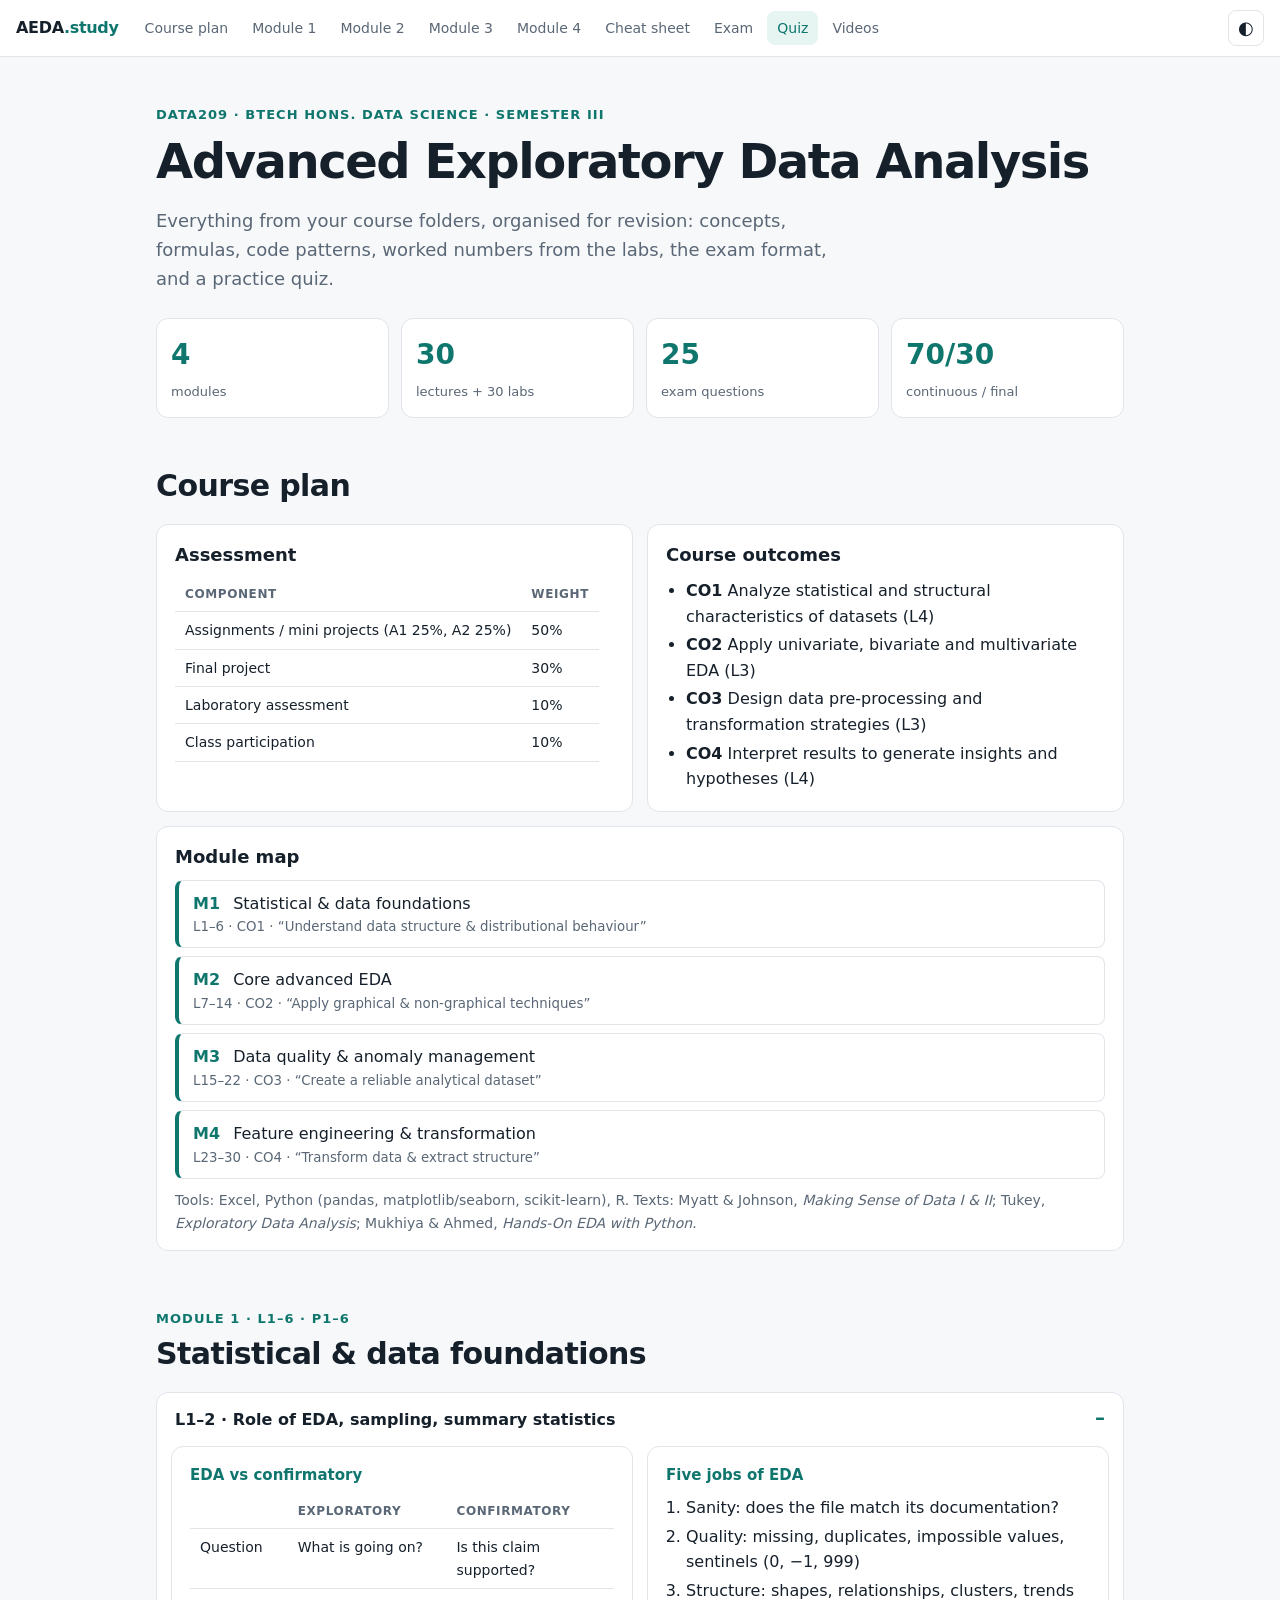
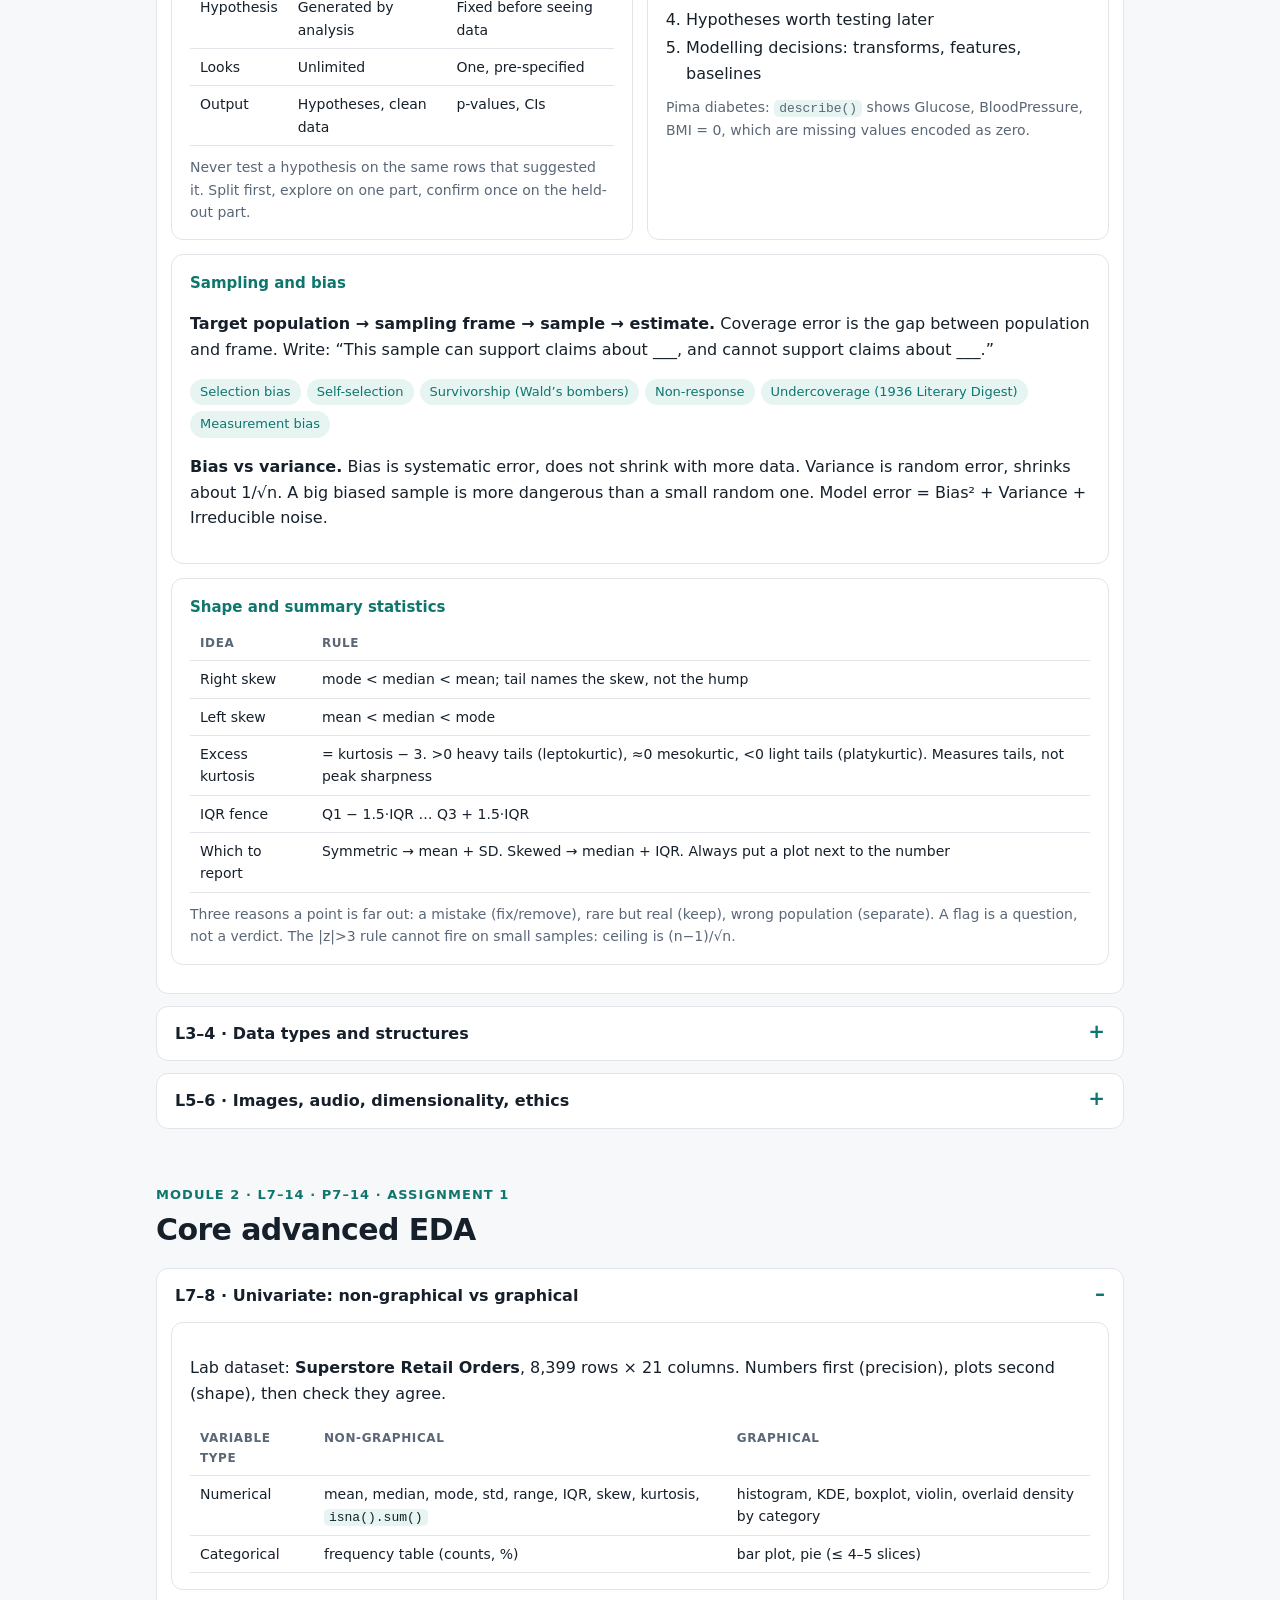
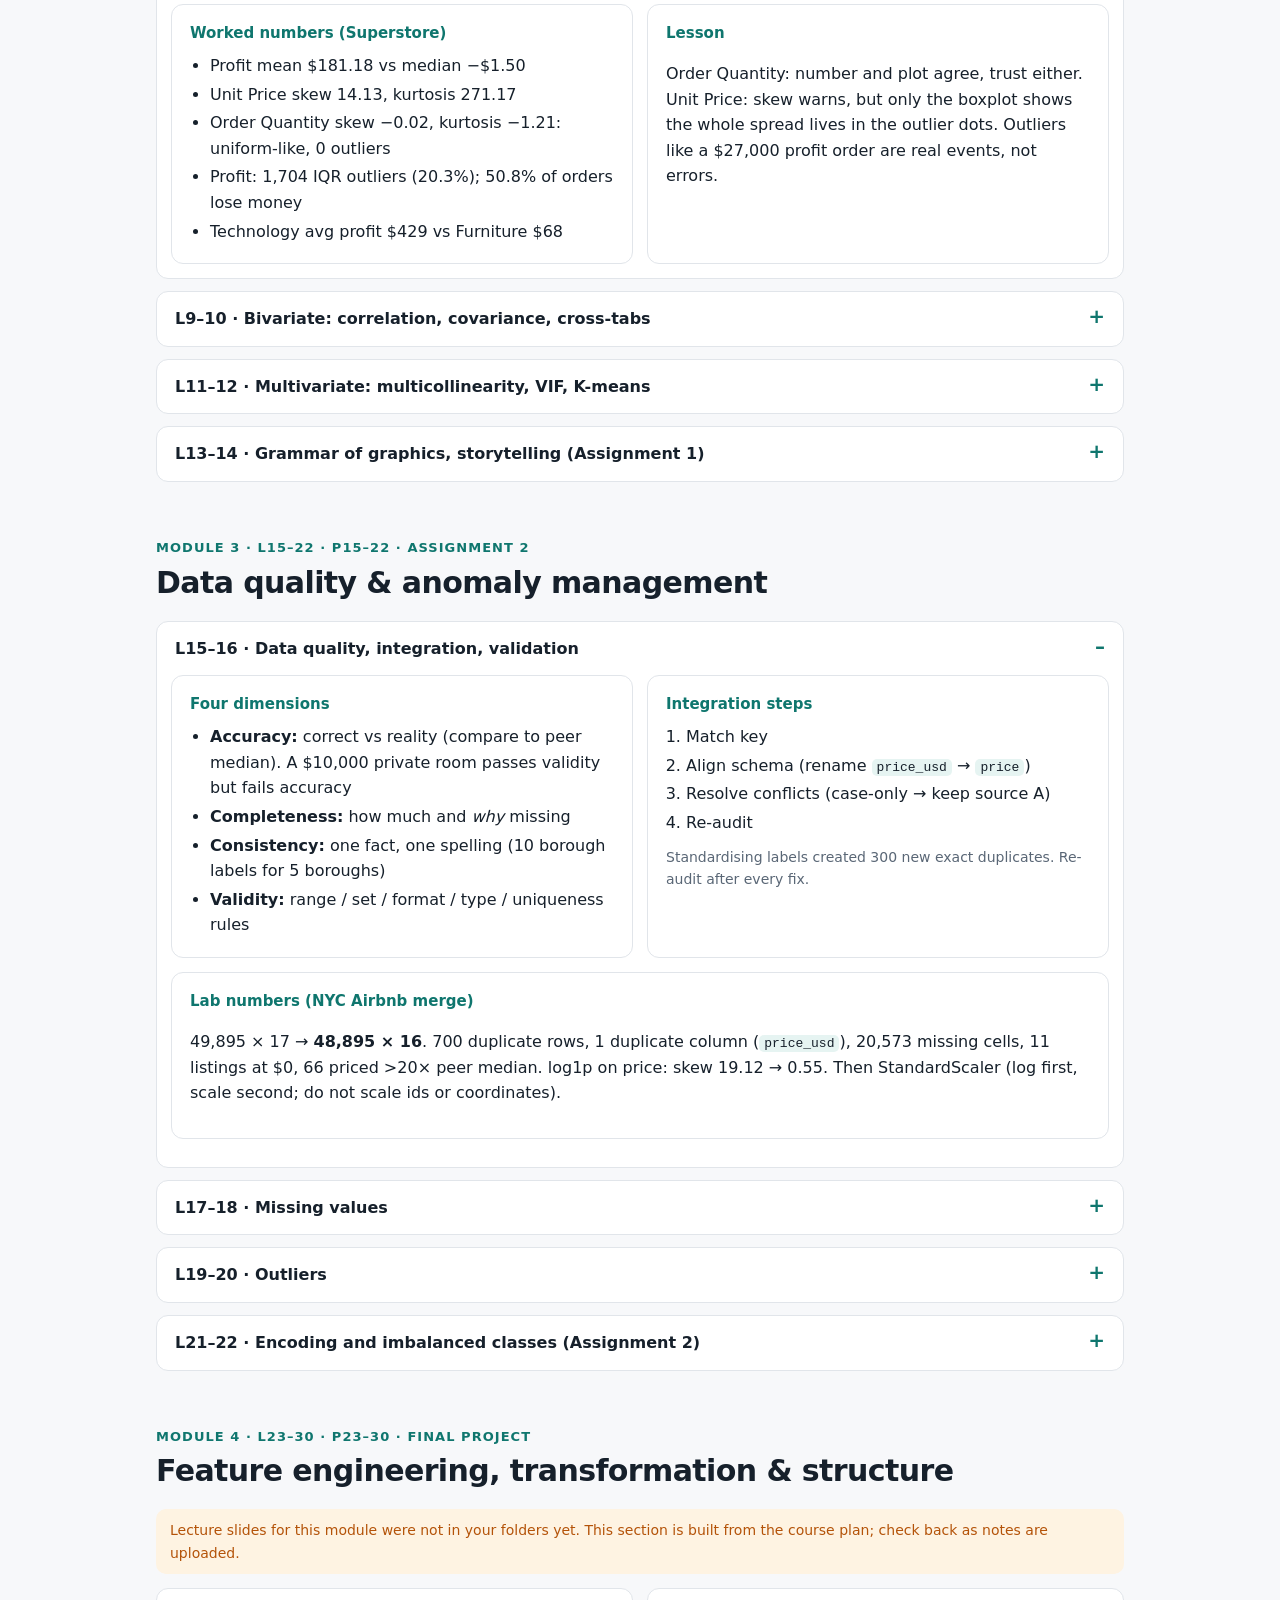
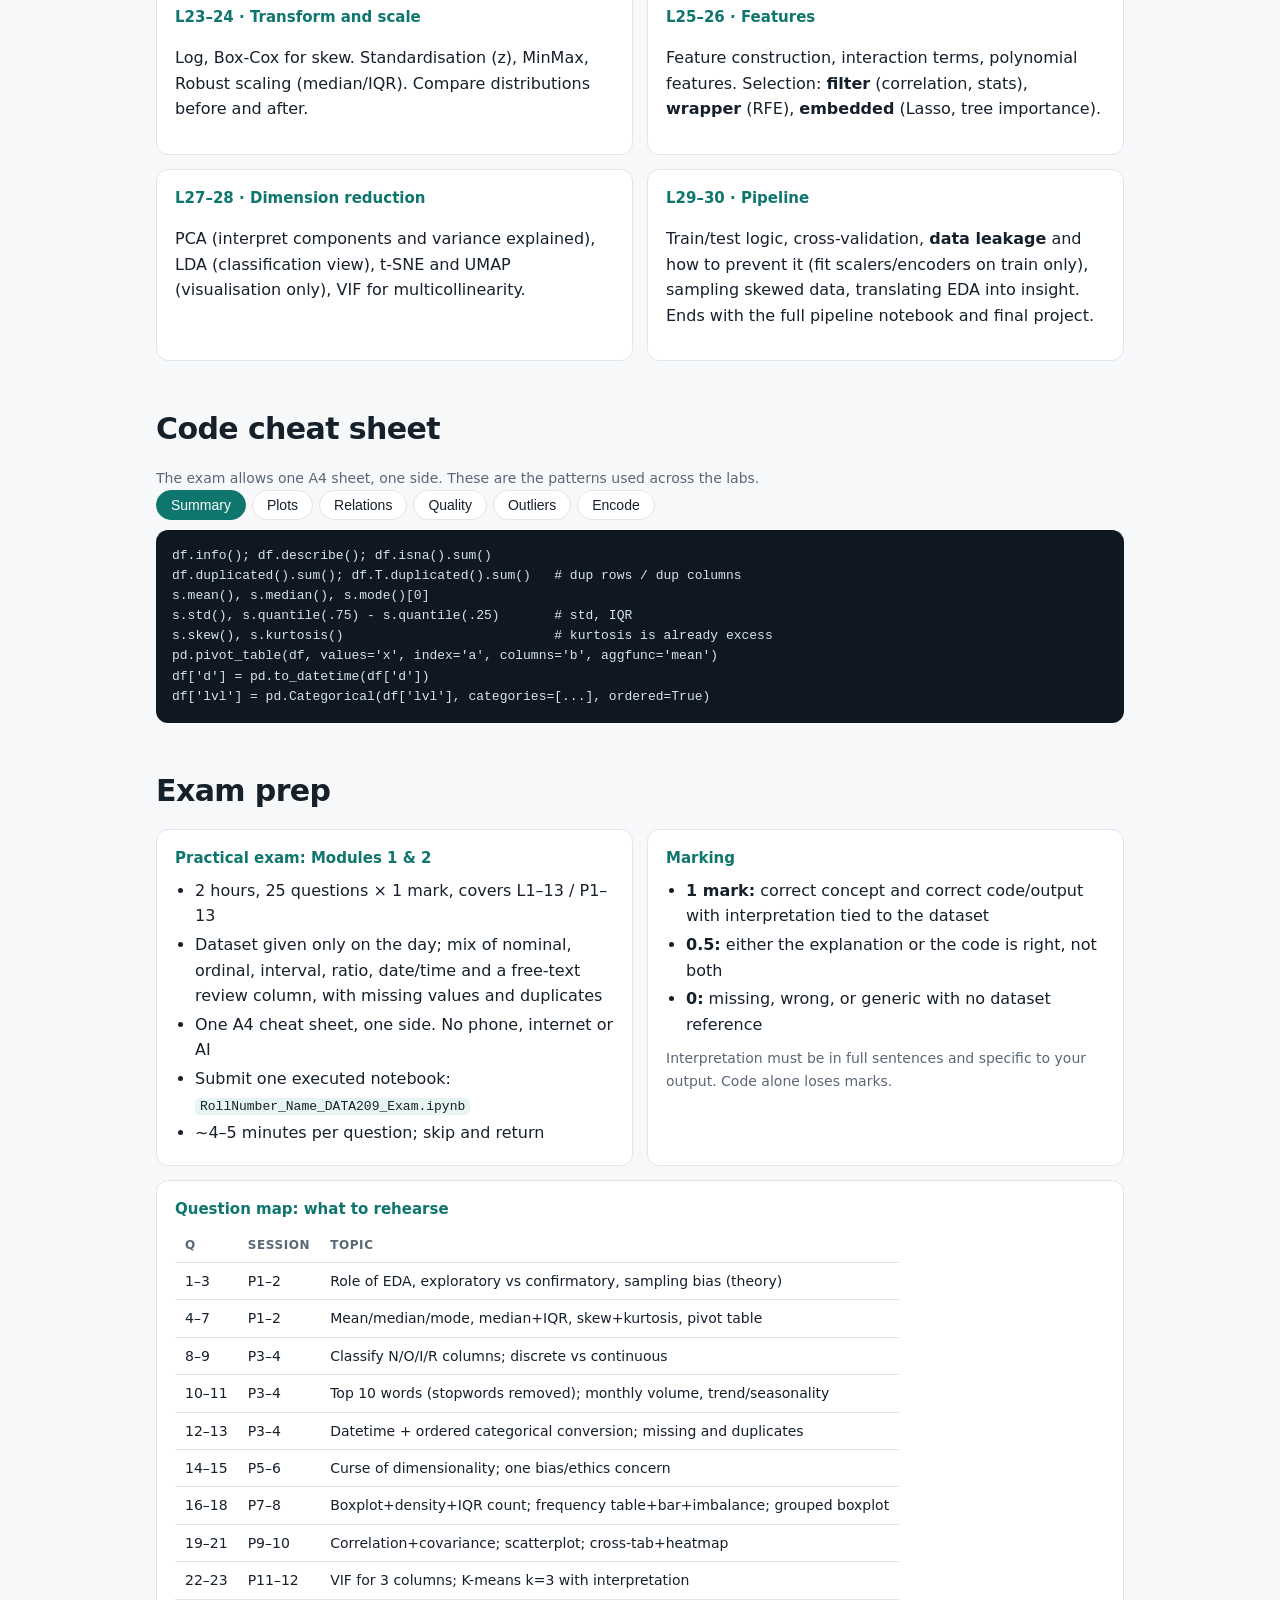
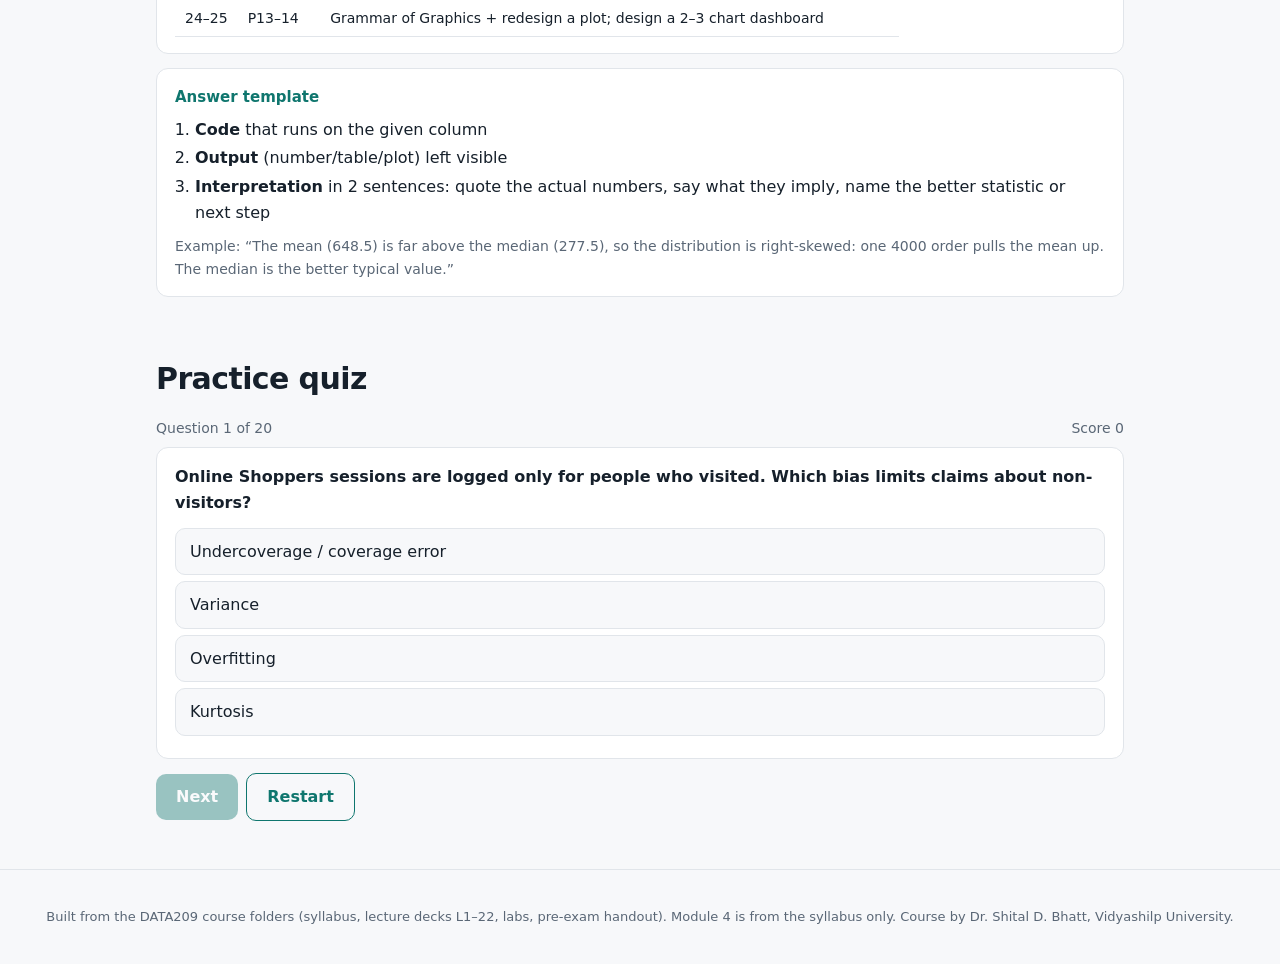
==== commit 34ebde86: "Add narrated videos for every lecture pair and lab, with a videos page Co-Authored-By: Claude Sonnet" ====
--- a/site/index.html
+++ b/site/index.html
@@ -19,6 +19,7 @@
     <a href="#cheat">Cheat sheet</a>
     <a href="#exam">Exam</a>
     <a href="#quiz">Quiz</a>
+    <a href="videos.html">Videos</a>
   </nav>
   <button id="theme" aria-label="Toggle dark mode">◐</button>
 </header>
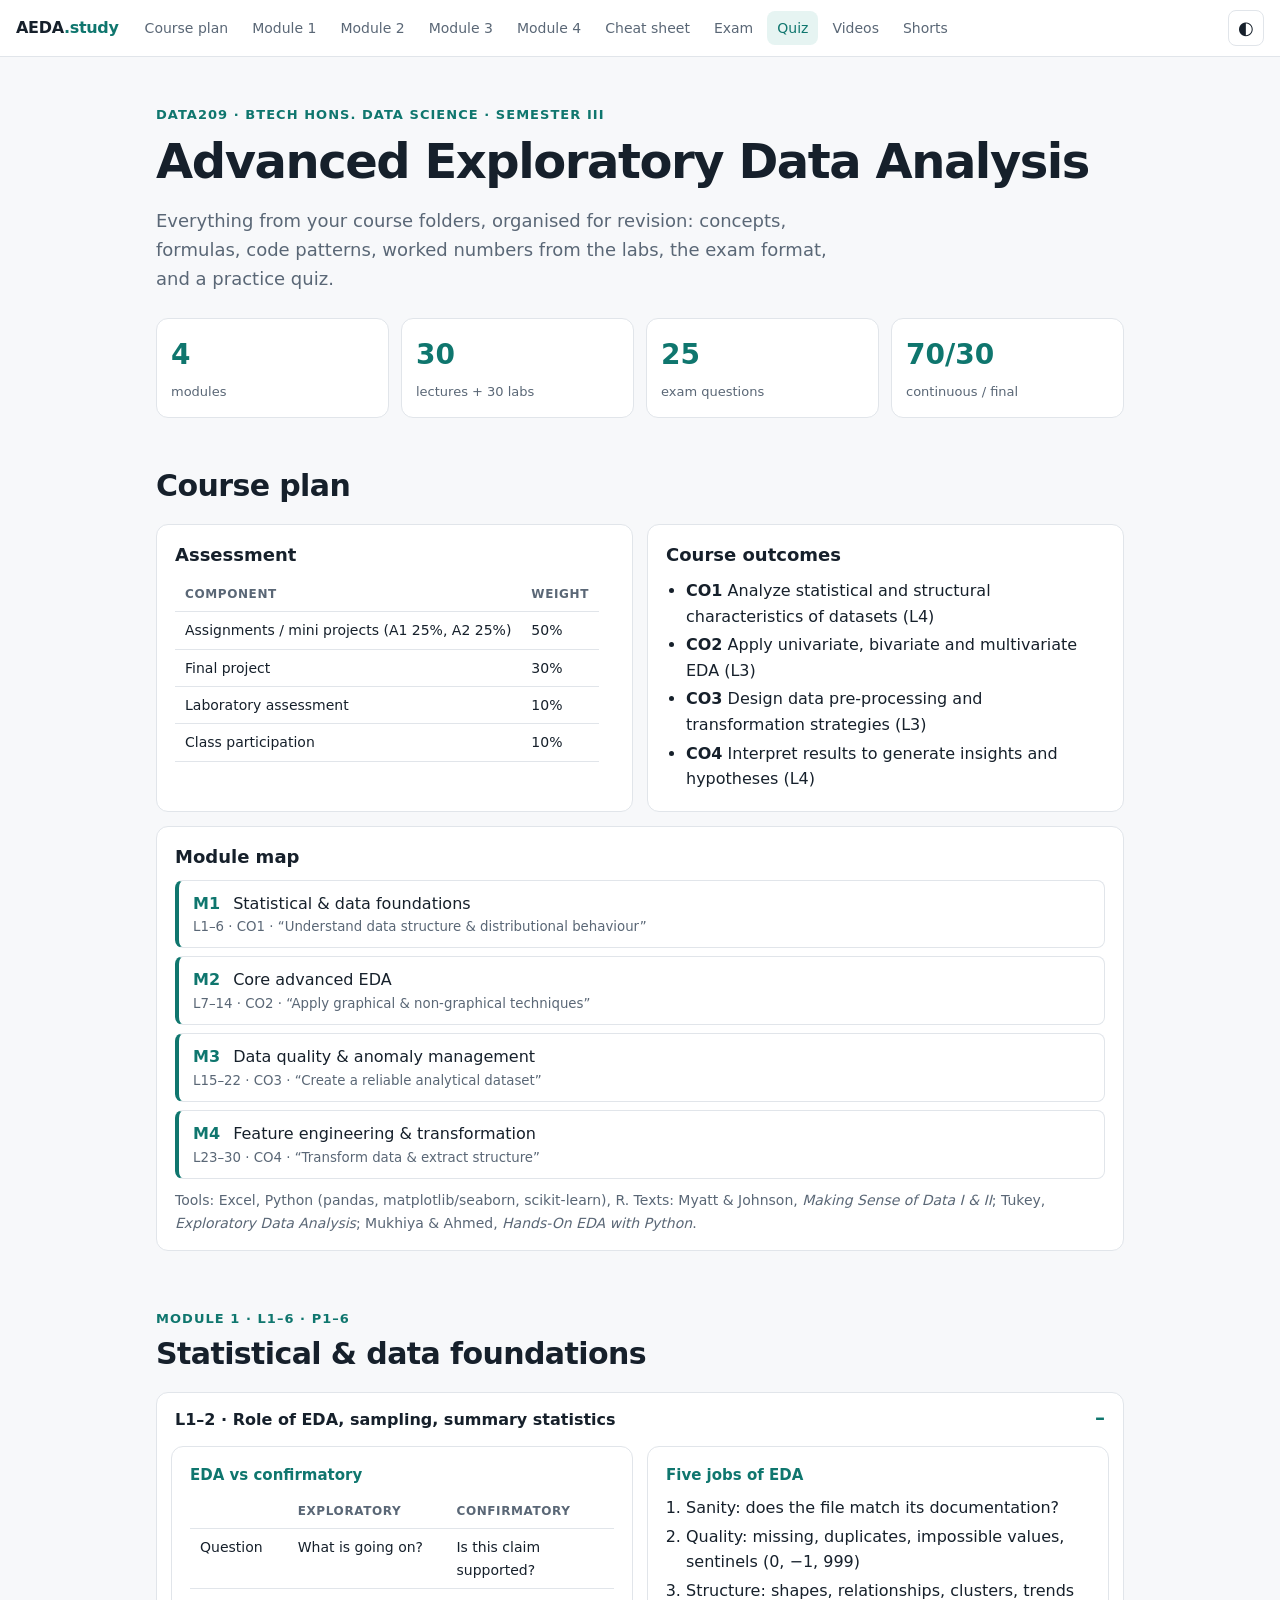
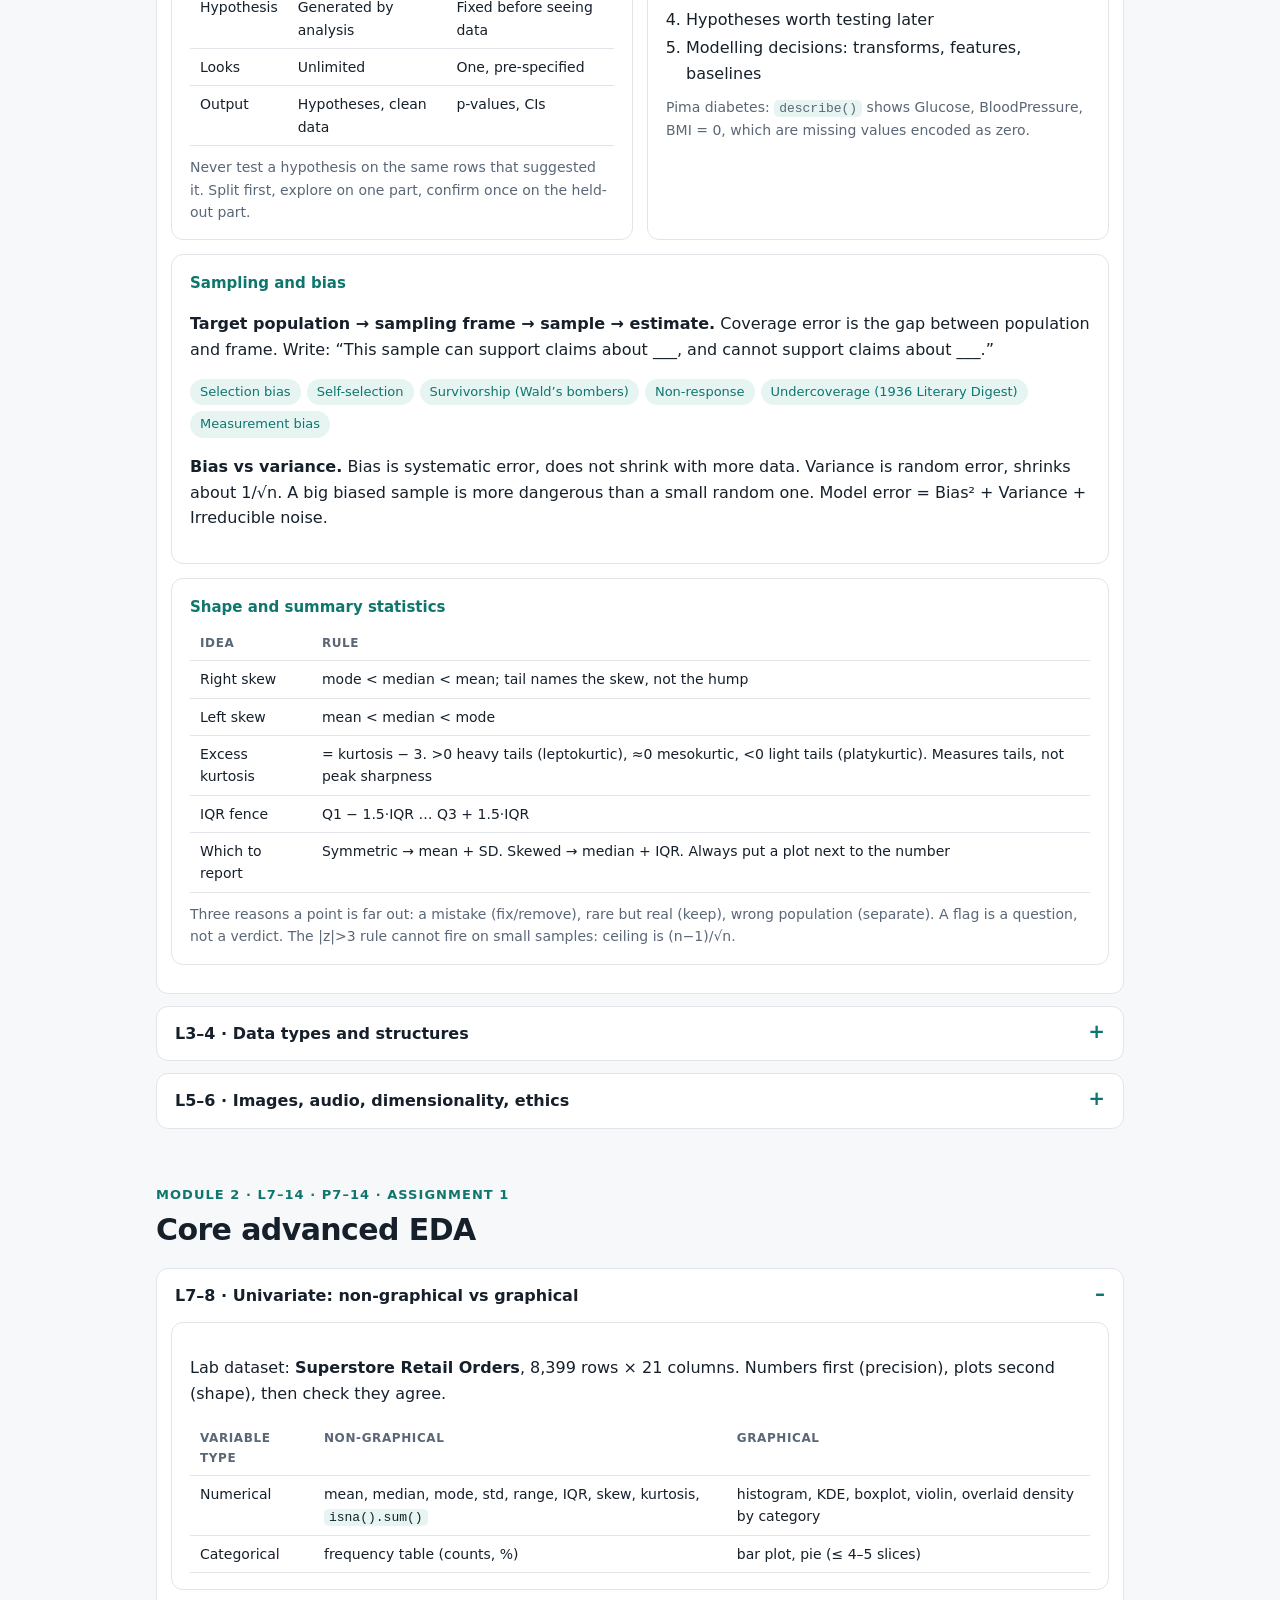
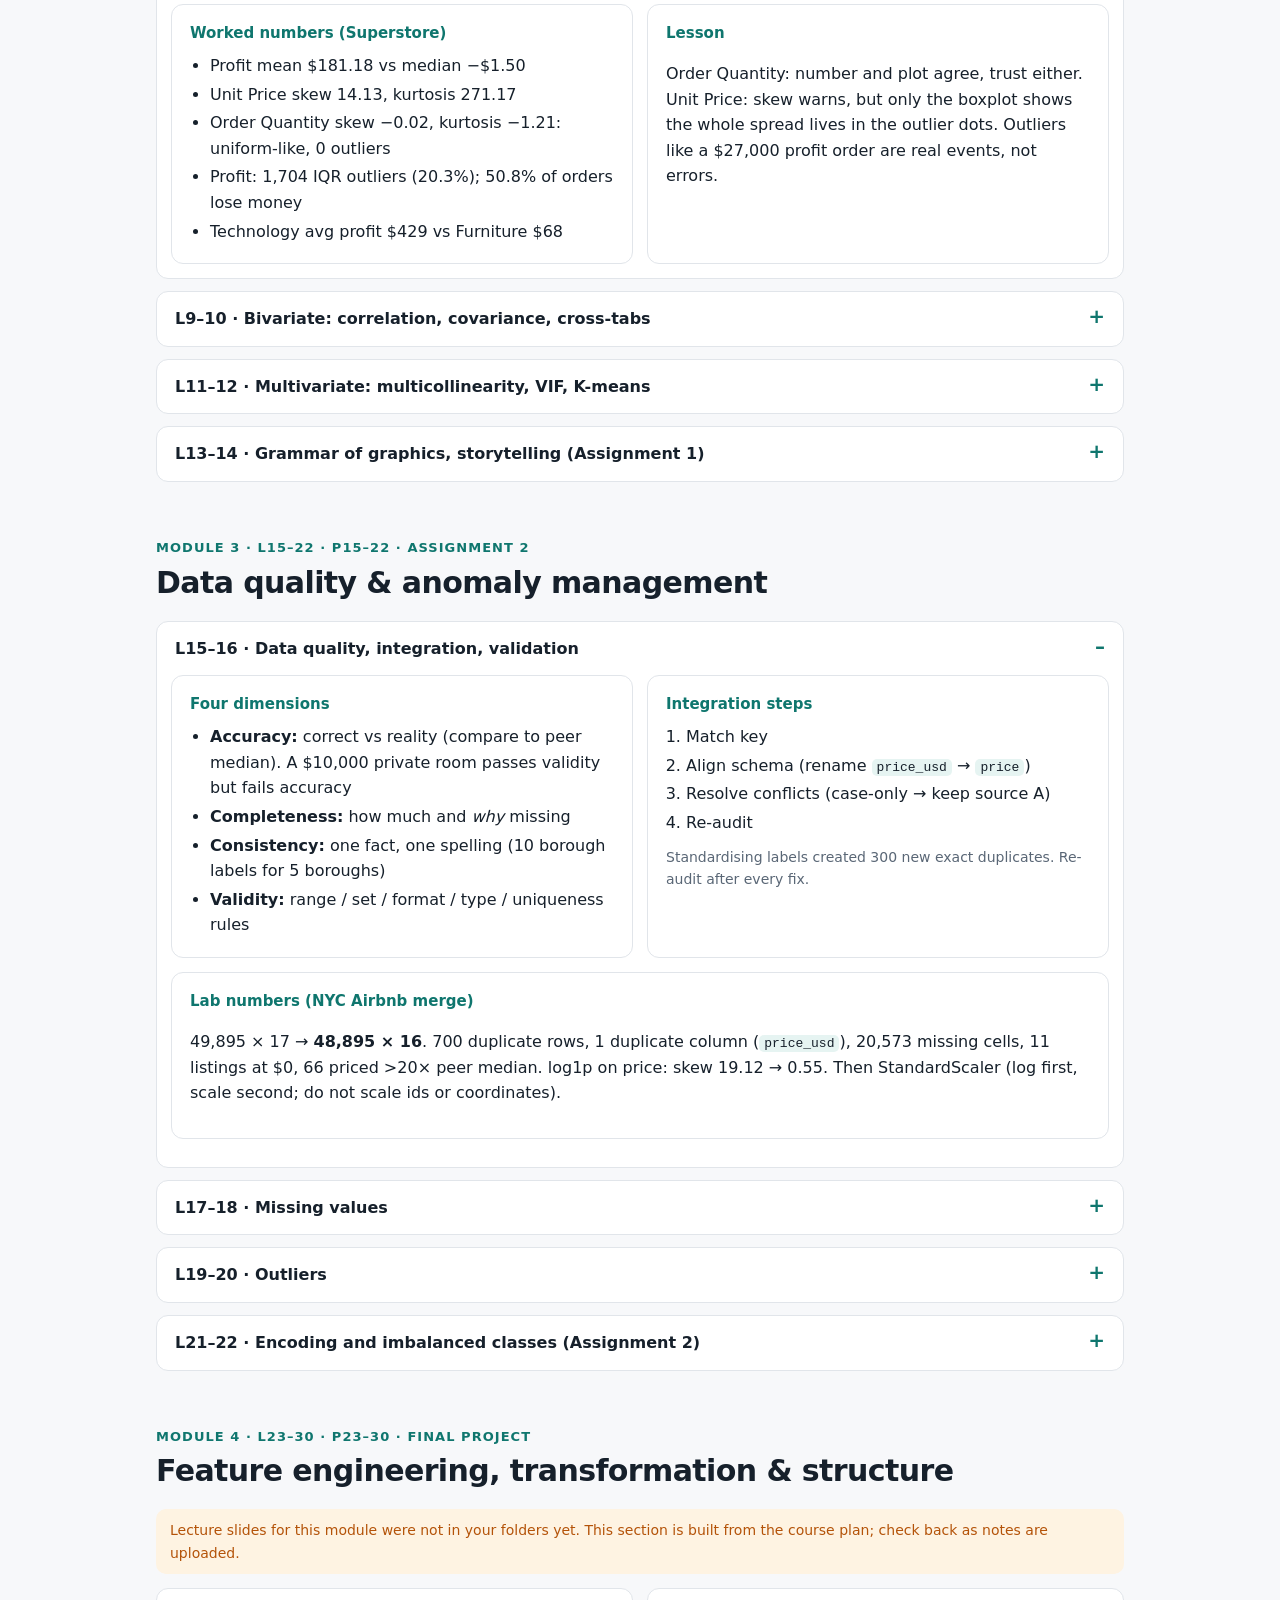
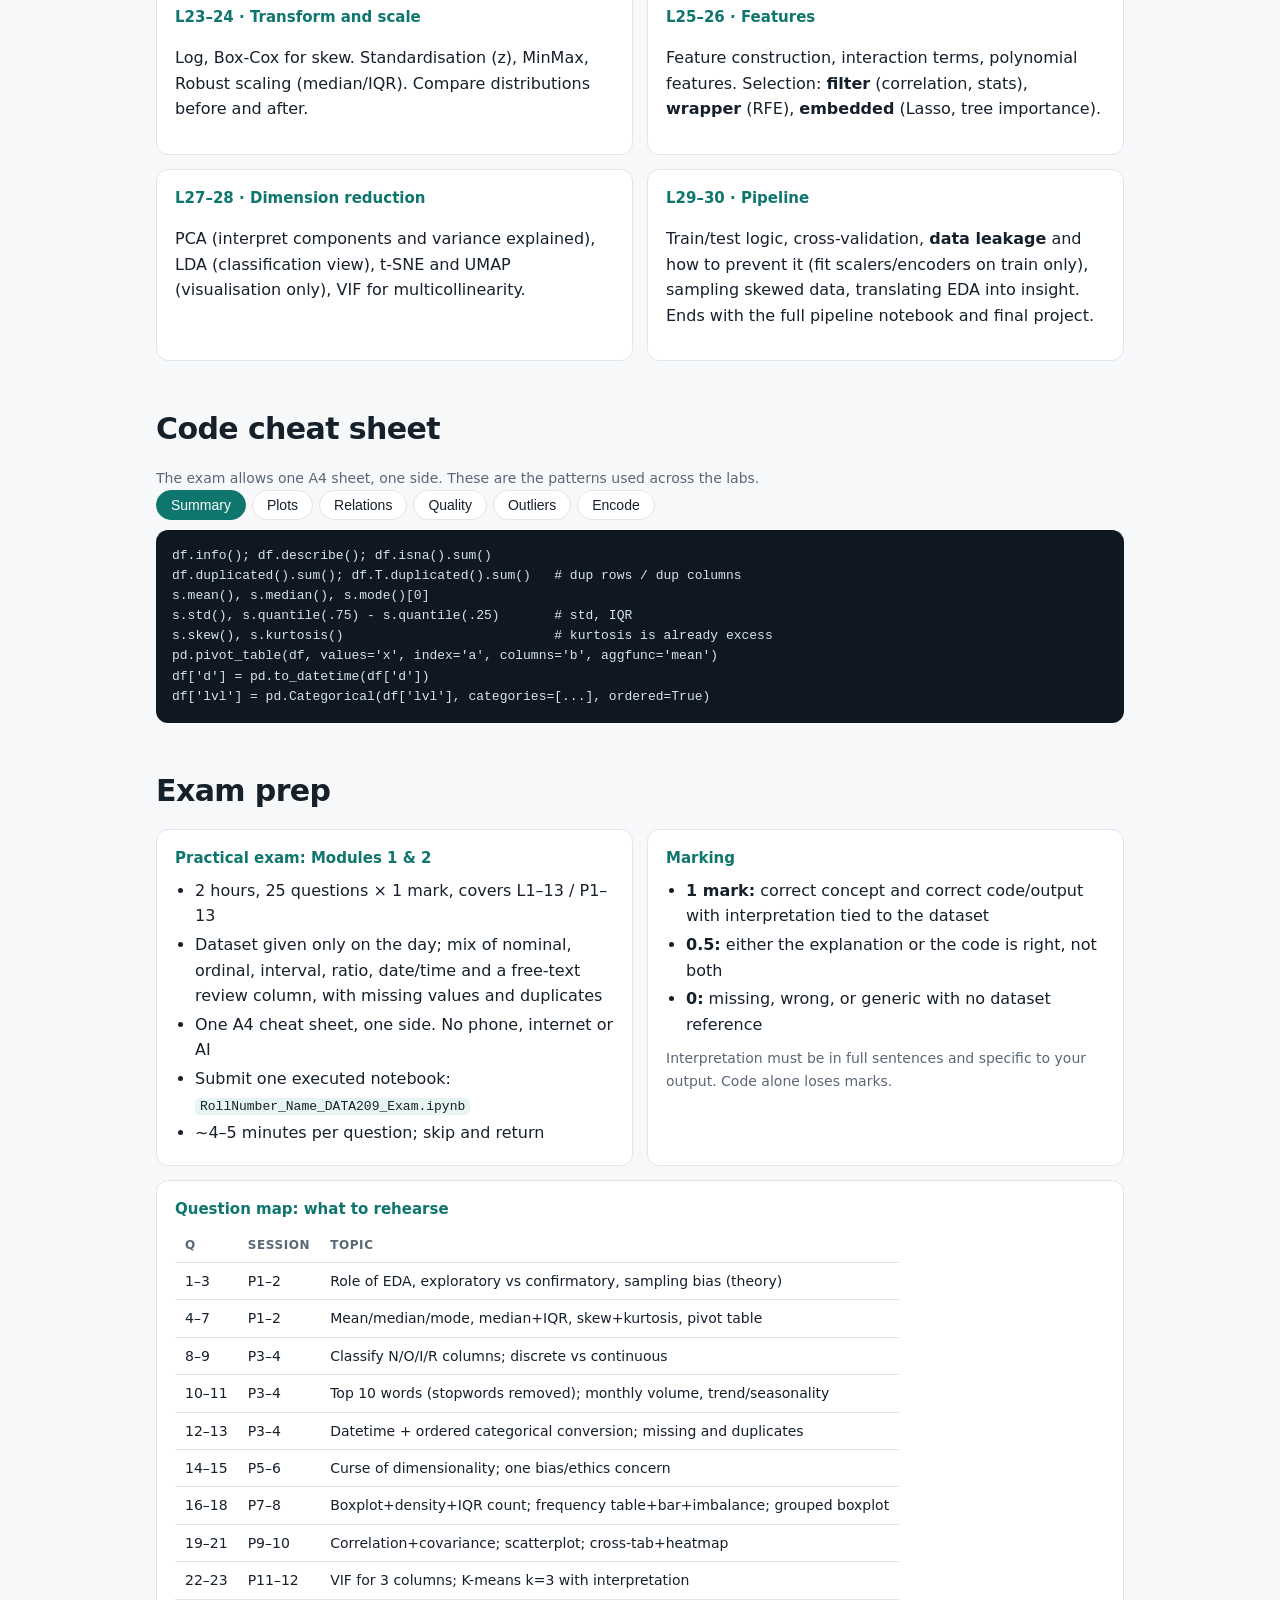
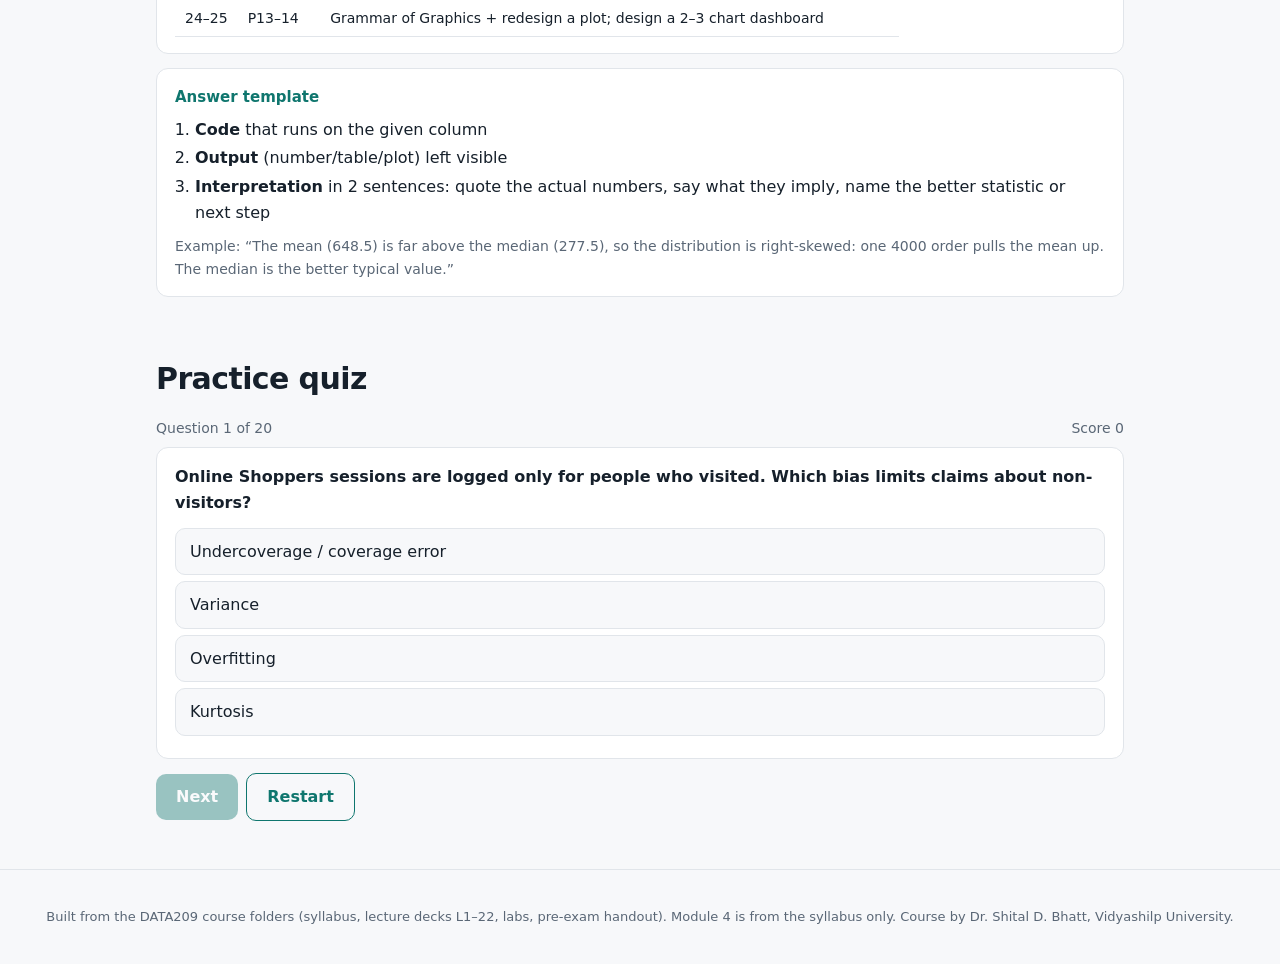
==== commit 57f04128: "Add Shorts to the website menu and README Co-Authored-By: Claude Sonnet 5.5 <noreply@anthropic.com> " ====
--- a/site/index.html
+++ b/site/index.html
@@ -19,7 +19,8 @@
     <a href="#cheat">Cheat sheet</a>
     <a href="#exam">Exam</a>
     <a href="#quiz">Quiz</a>
-    <a href="videos.html">Videos</a>
+    <a href="slide-videos.html">Videos</a>
+    <a href="shorts.html">Shorts</a>
   </nav>
   <button id="theme" aria-label="Toggle dark mode">◐</button>
 </header>
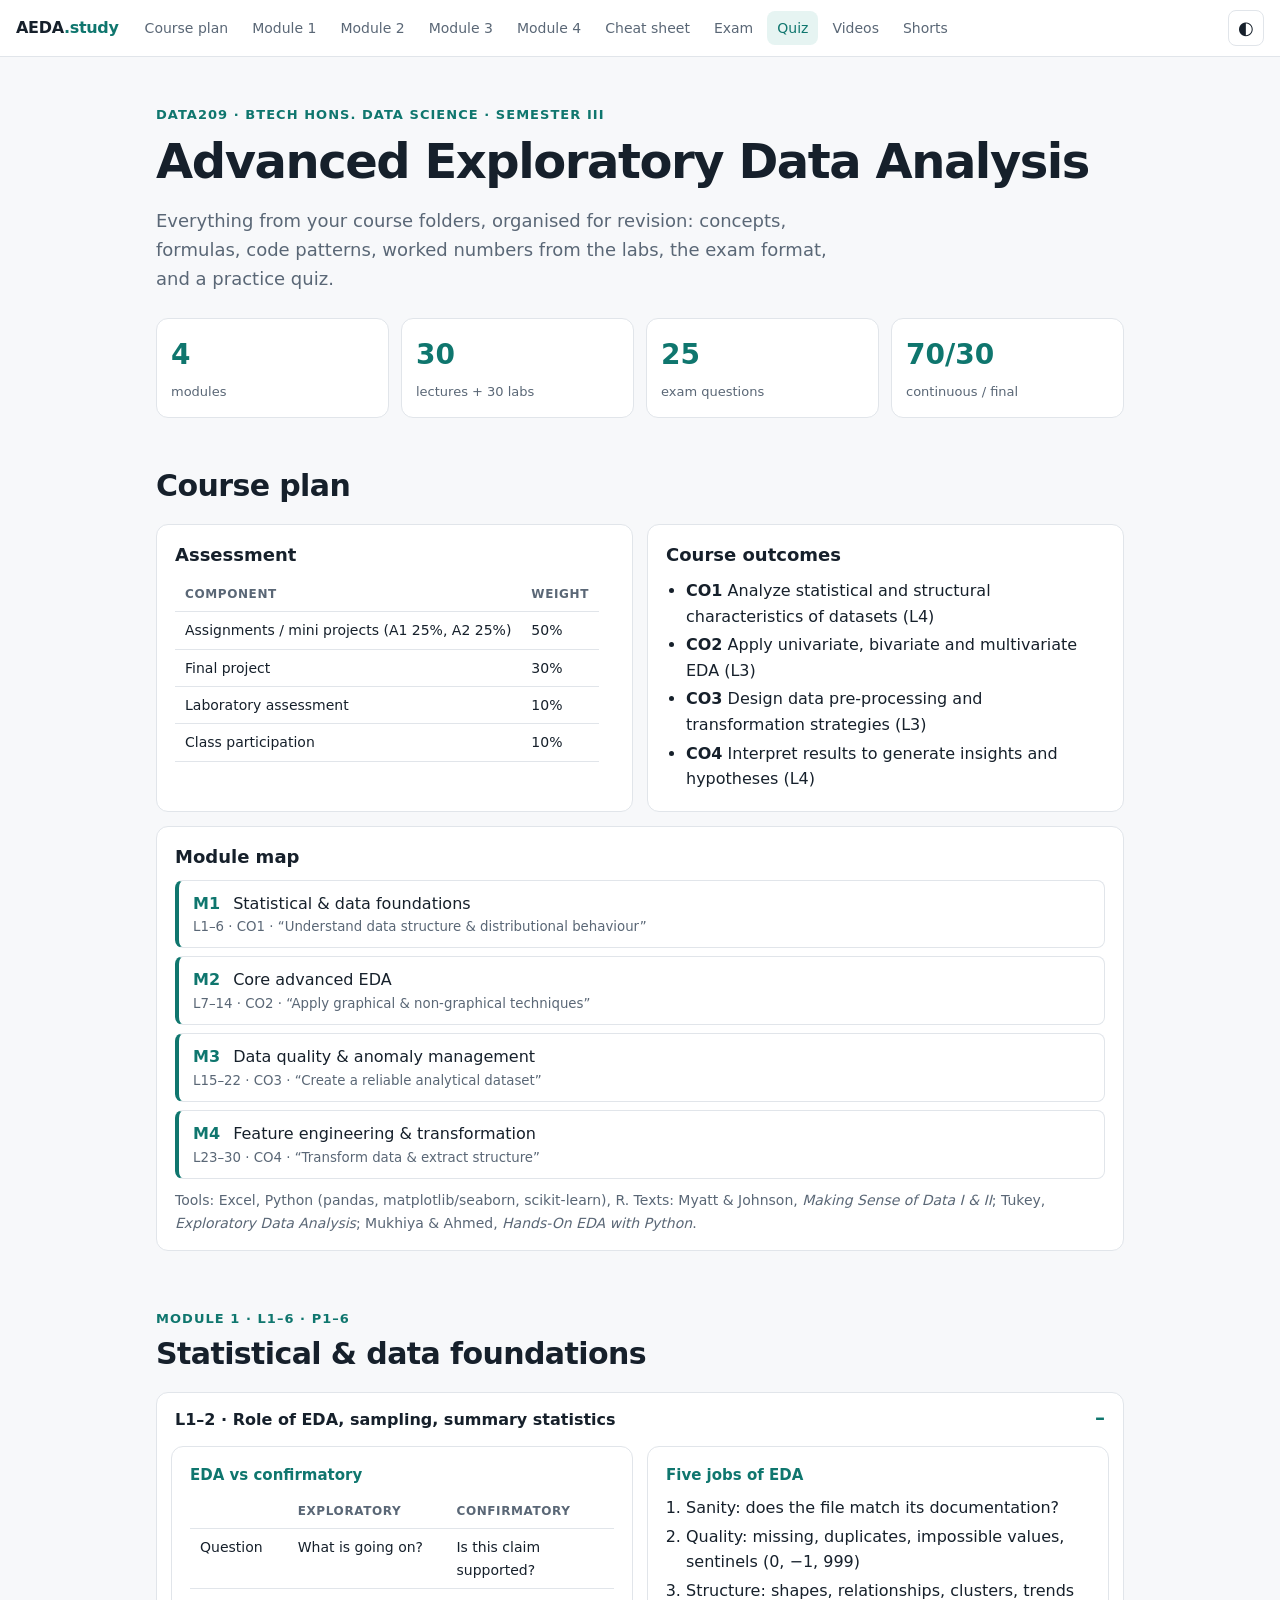
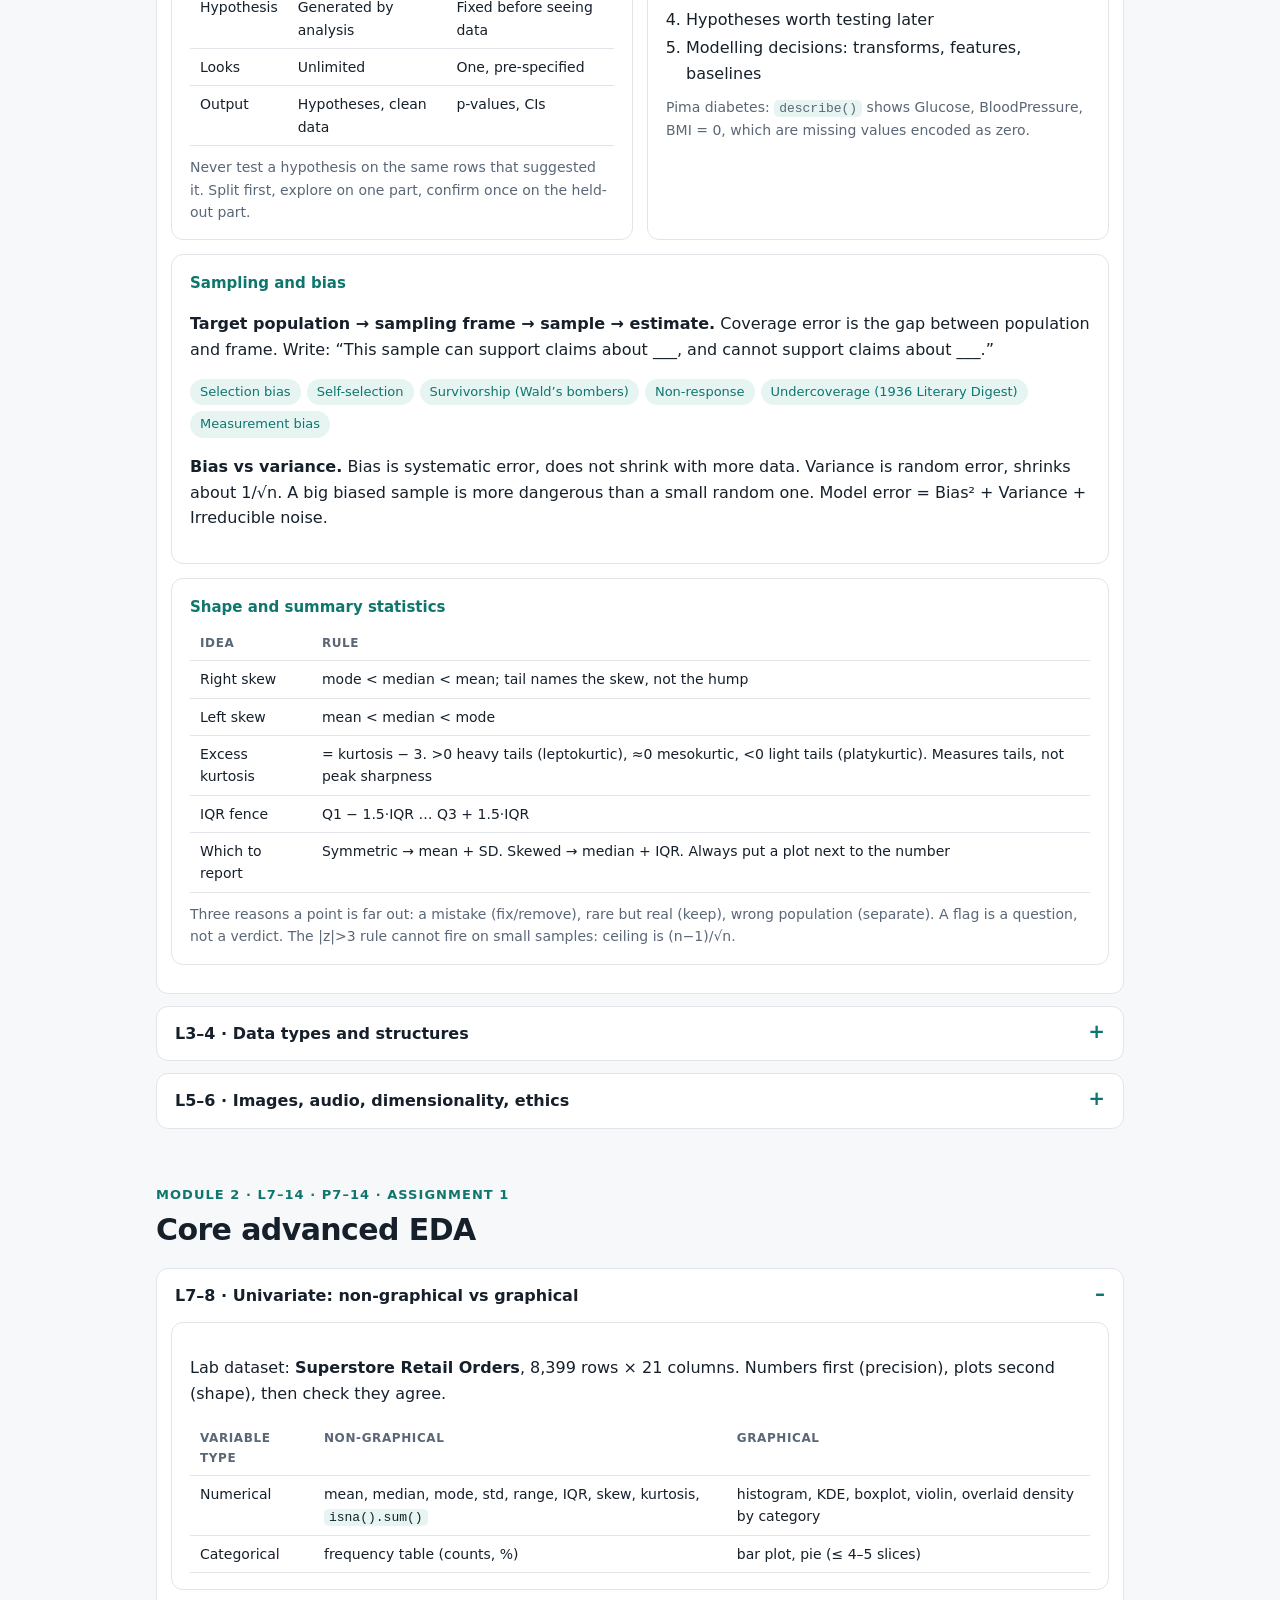
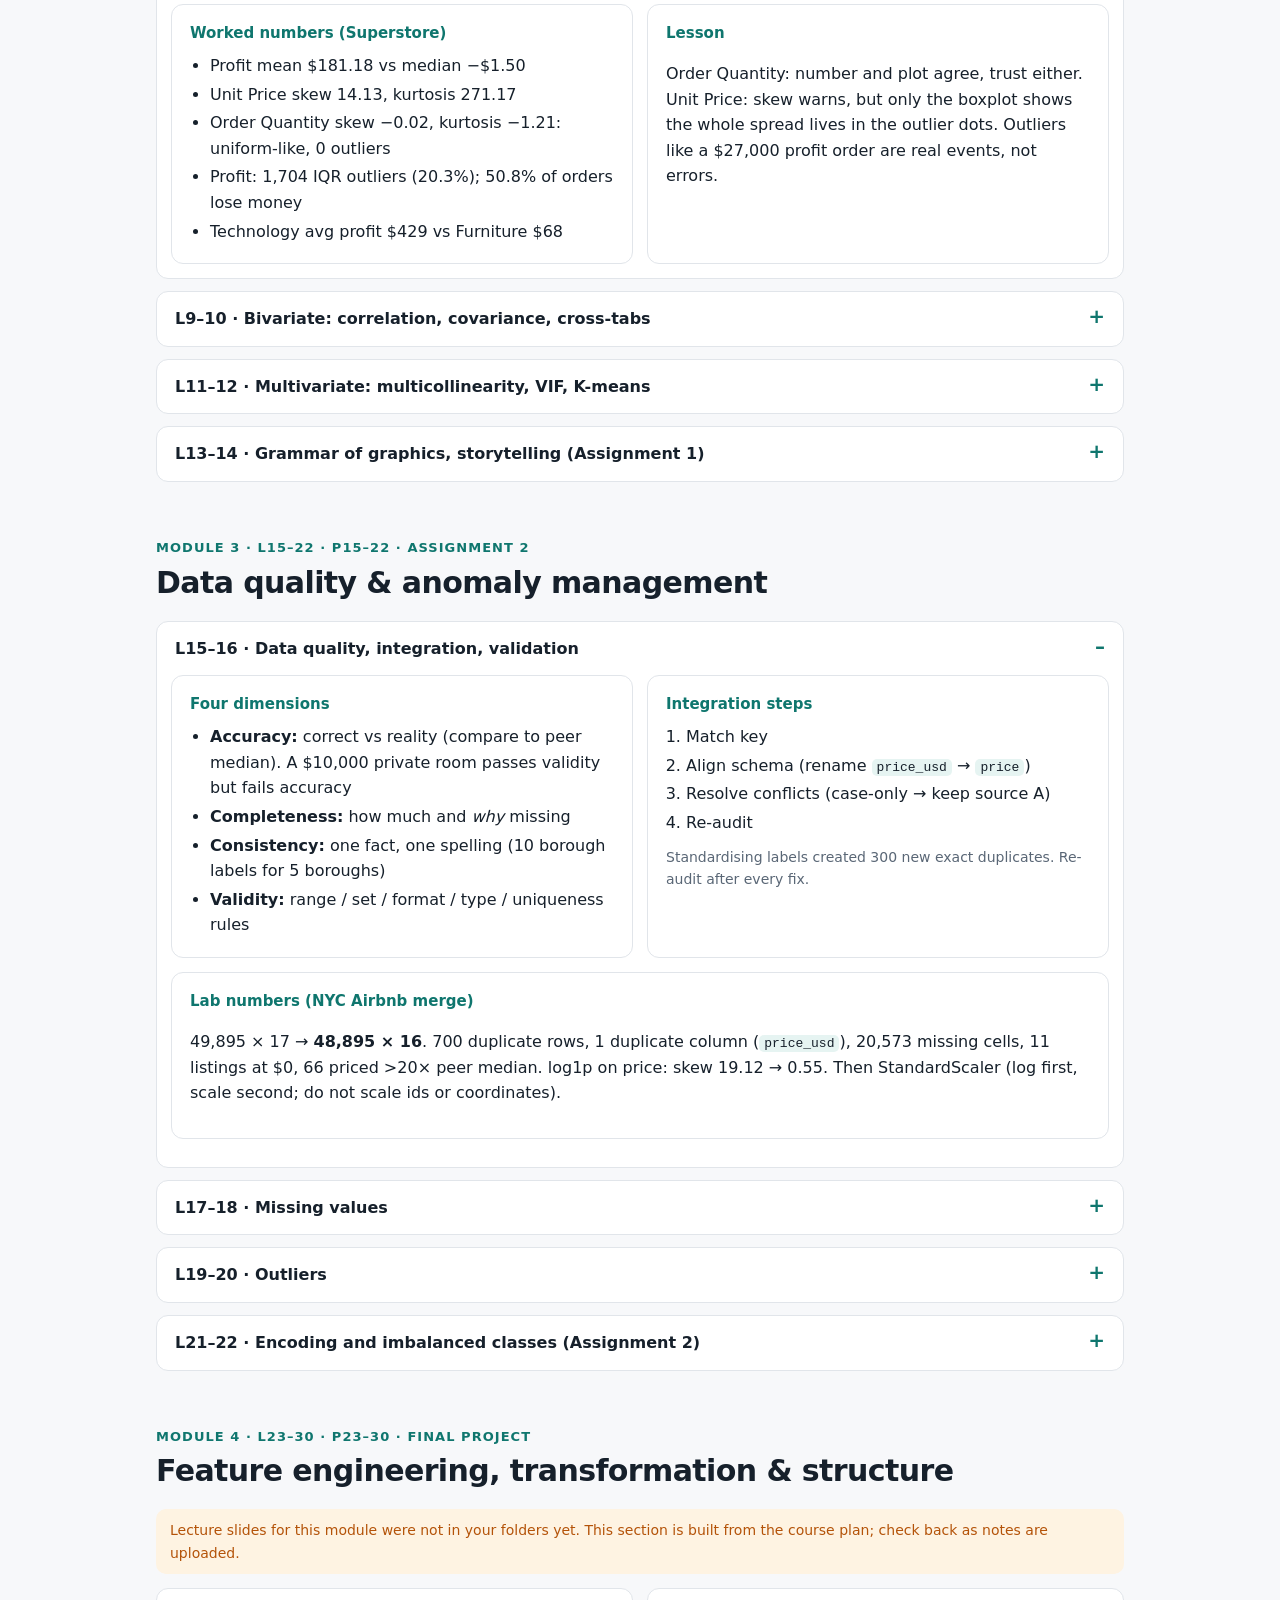
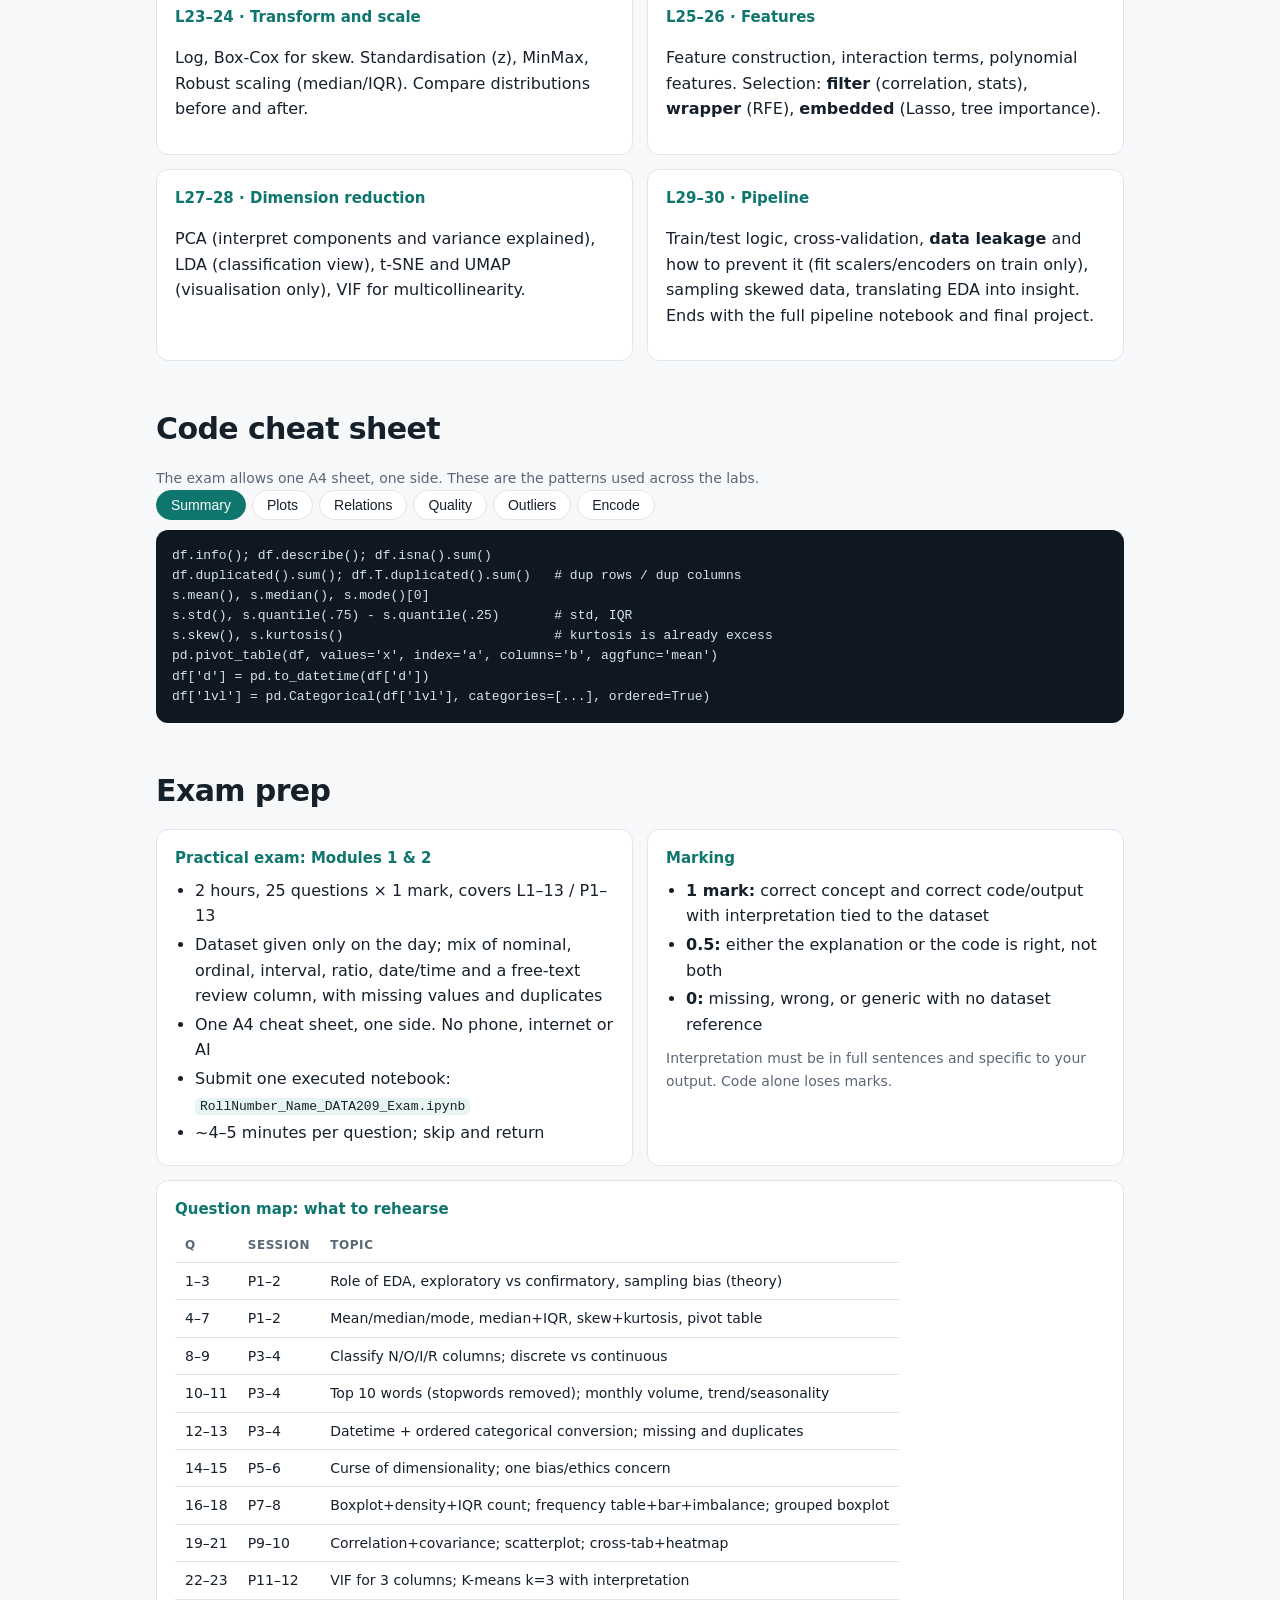
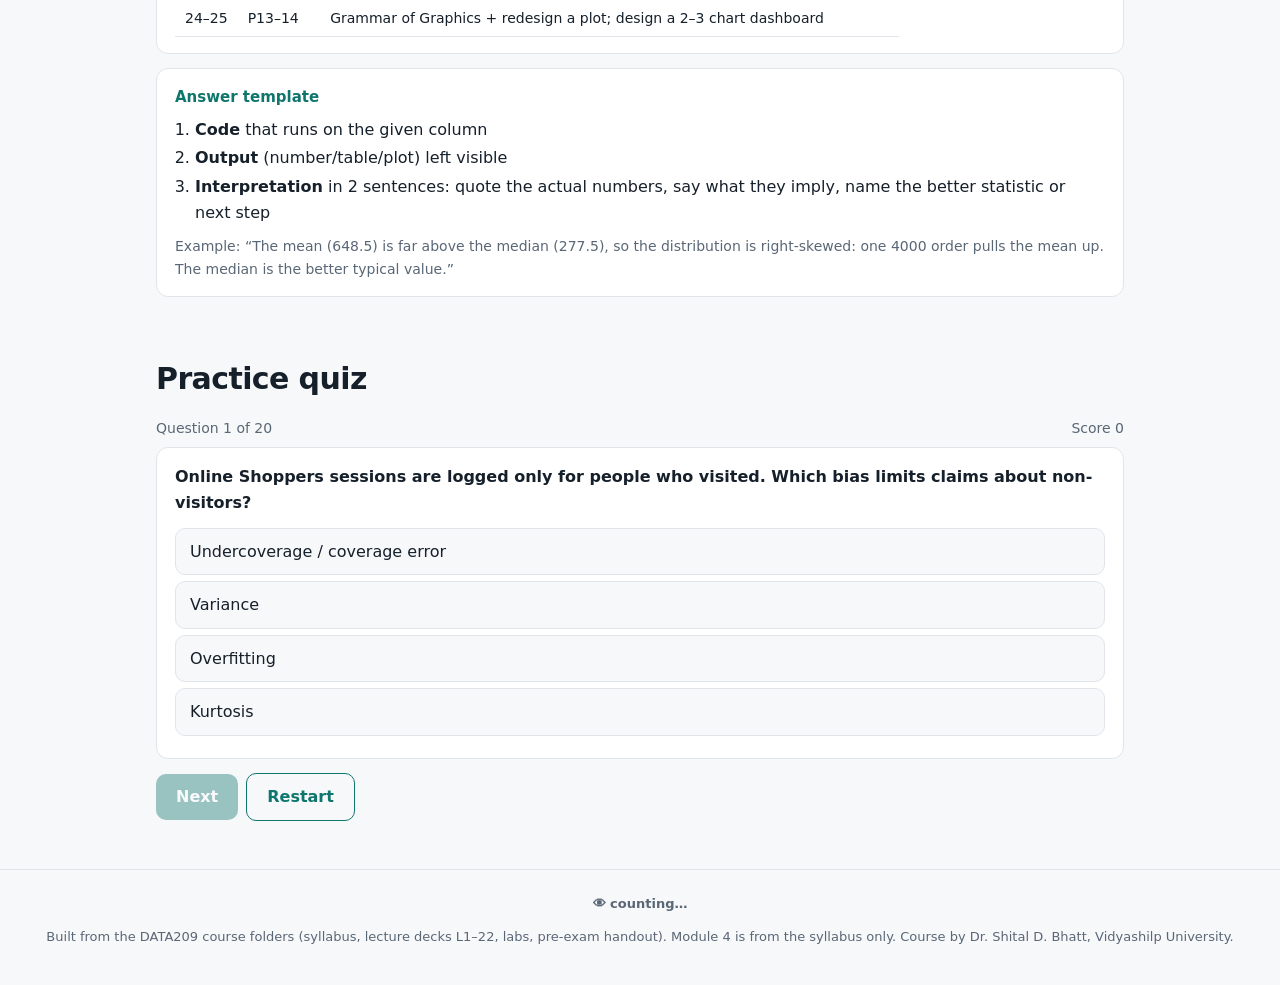
==== commit 71ccb634: "Add visitor and page-view counter to the study site Co-Authored-By: Claude Sonnet 5.5 <noreply@anthr" ====
--- a/site/index.html
+++ b/site/index.html
@@ -445,8 +445,10 @@
 </main>
 
 <footer>
+  <p class="visits" aria-live="polite">👁 <span id="visit-count">counting…</span></p>
   <p>Built from the DATA209 course folders (syllabus, lecture decks L1–22, labs, pre-exam handout). Module 4 is from the syllabus only. Course by Dr. Shital D. Bhatt, Vidyashilp University.</p>
 </footer>
 <script src="script.js"></script>
+<script src="counter.js" defer></script>
 </body>
 </html>
--- a/site/styles.css
+++ b/site/styles.css
@@ -86,3 +86,5 @@
 .btn.ghost{background:none;color:var(--accent);border:1px solid var(--accent);margin-left:8px}
 footer{border-top:1px solid var(--line);padding:24px 16px;text-align:center;color:var(--muted);font-size:13px}
 @media (max-width:560px){.top{gap:8px;padding:8px 12px}}
+
+.visits{font-weight:600;margin:0 0 .6rem}
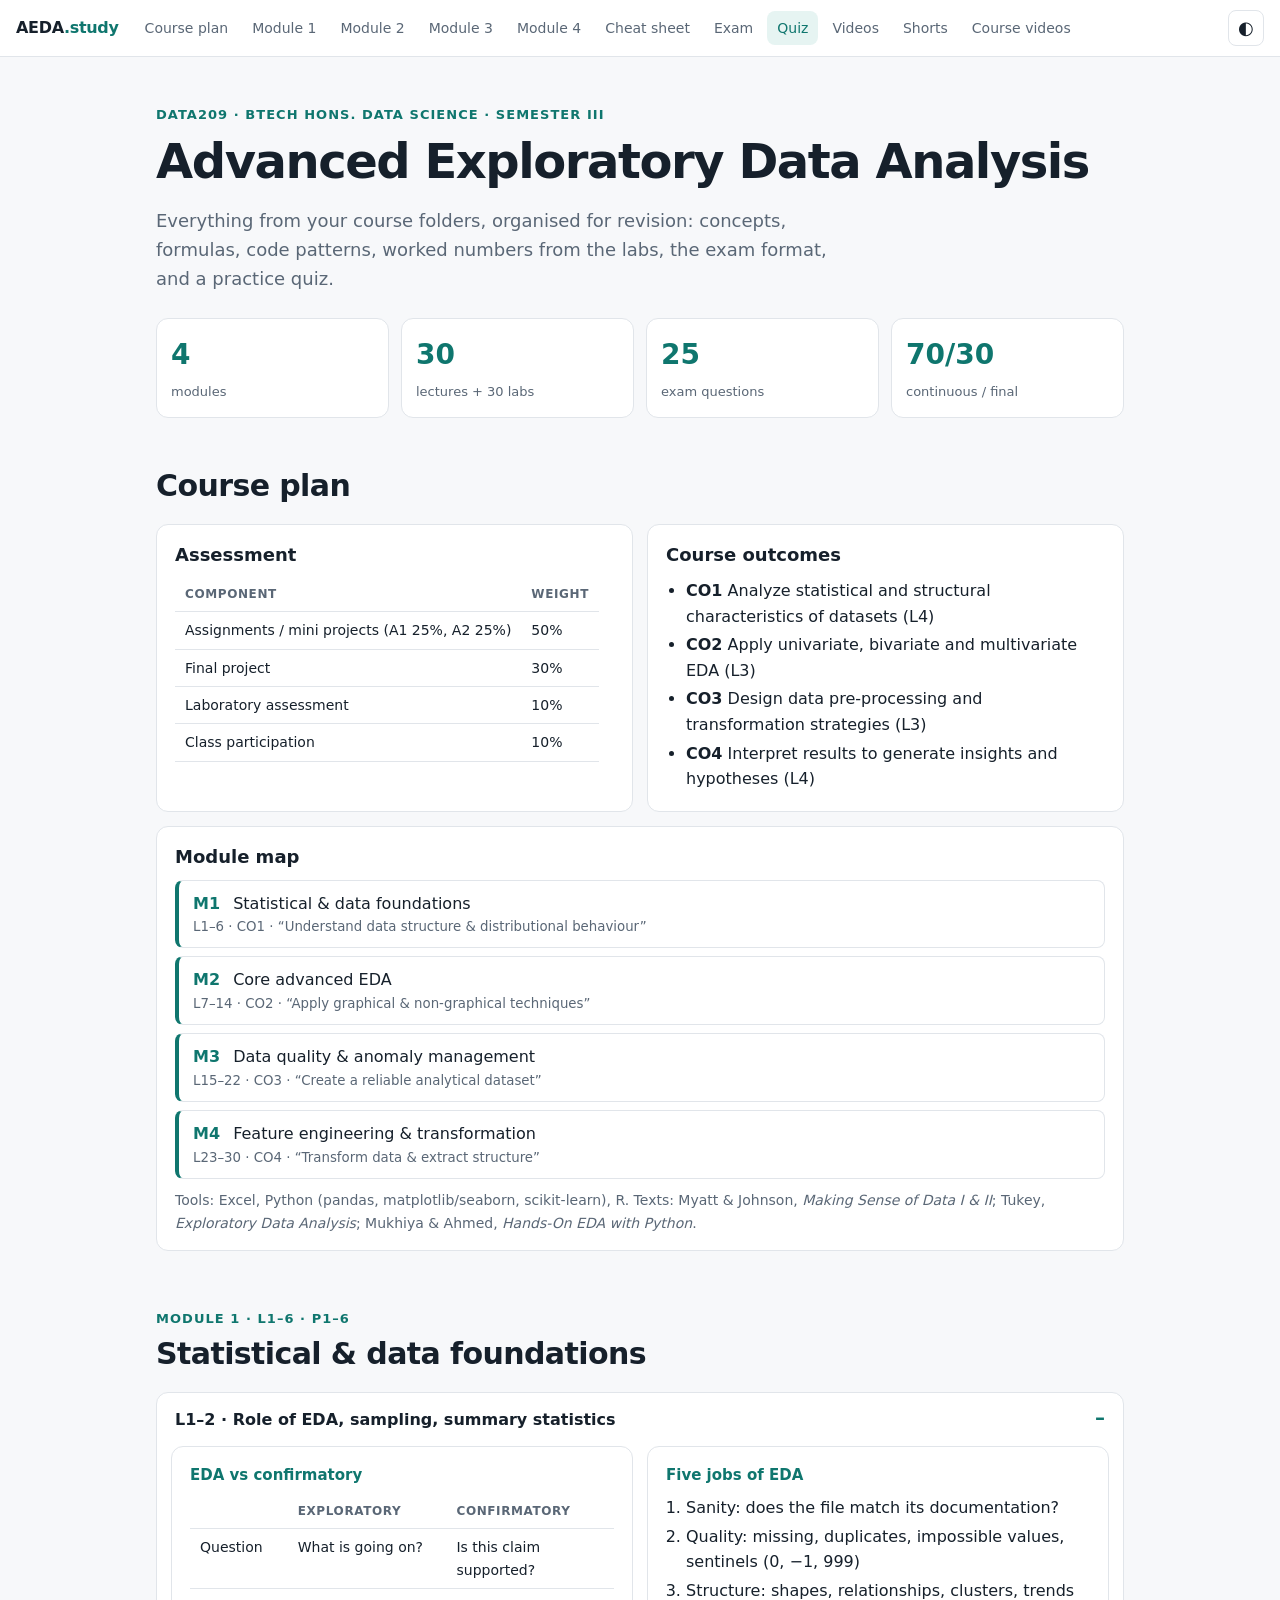
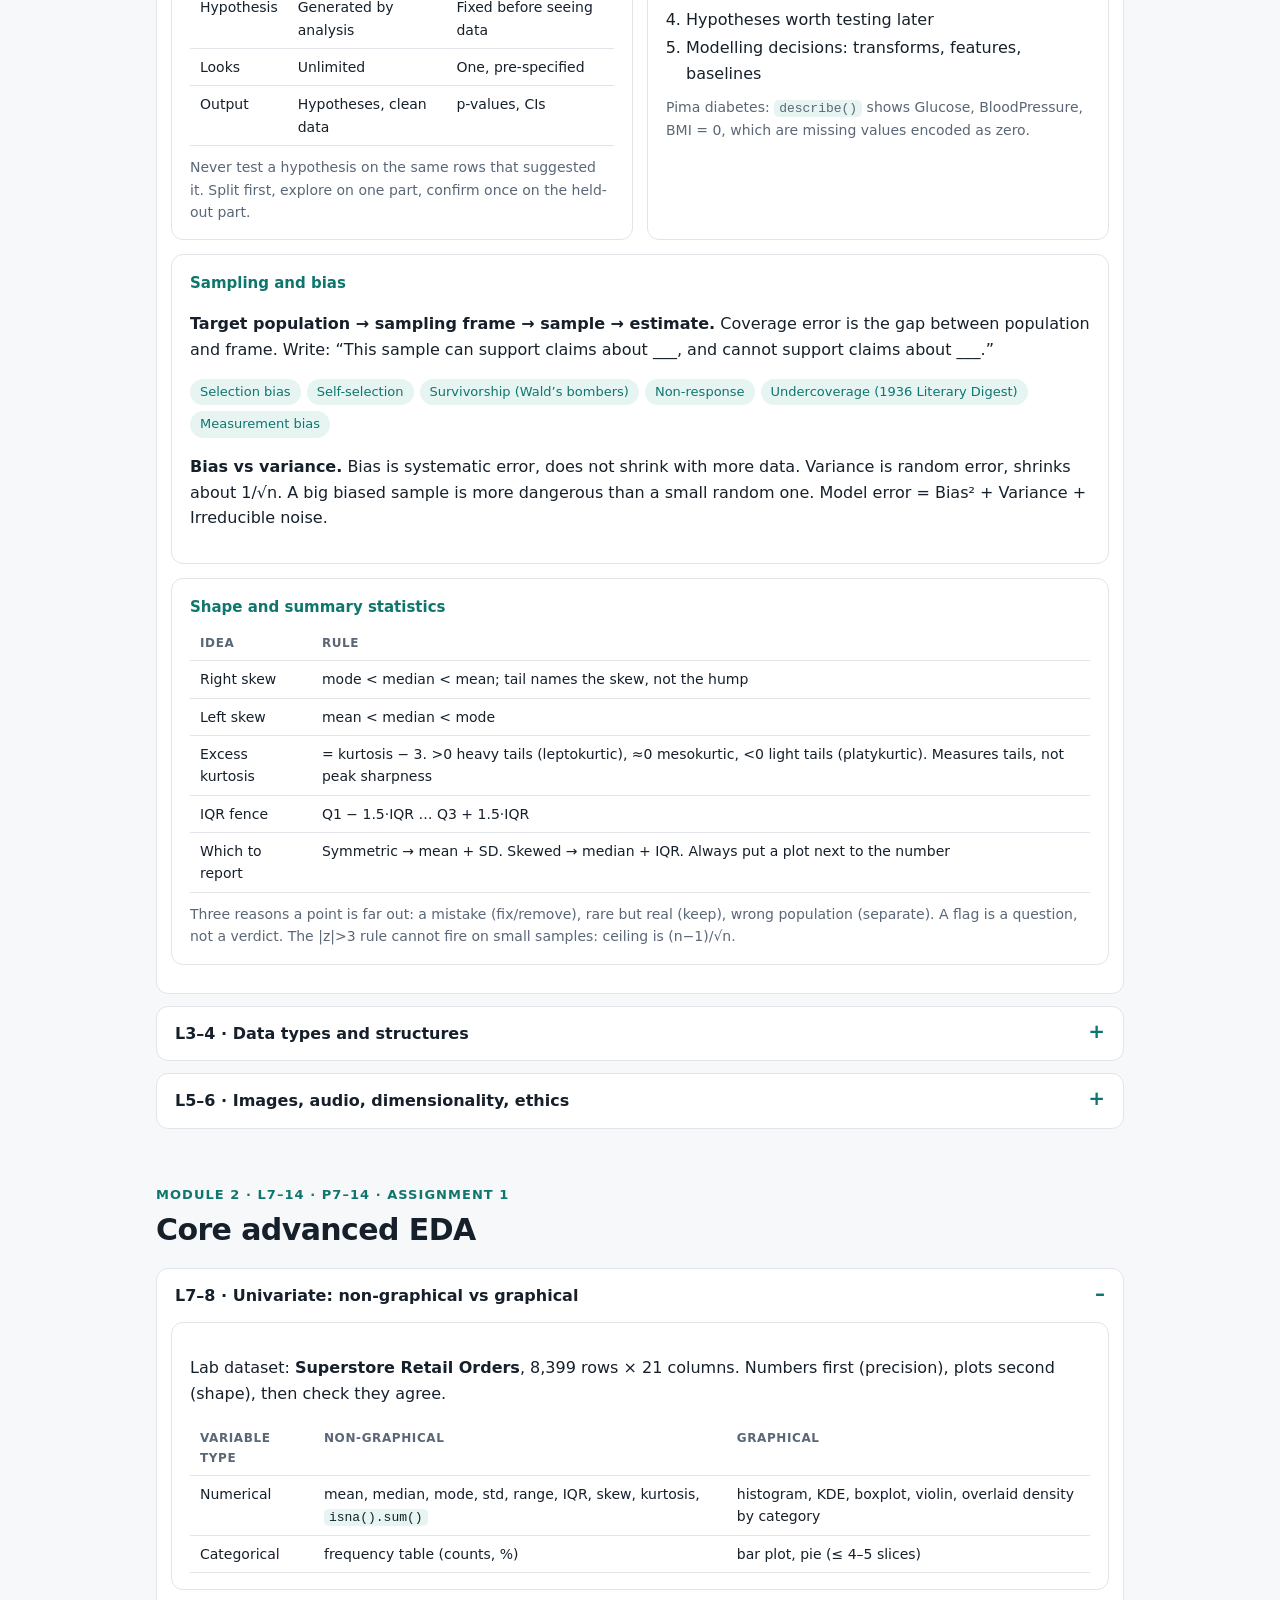
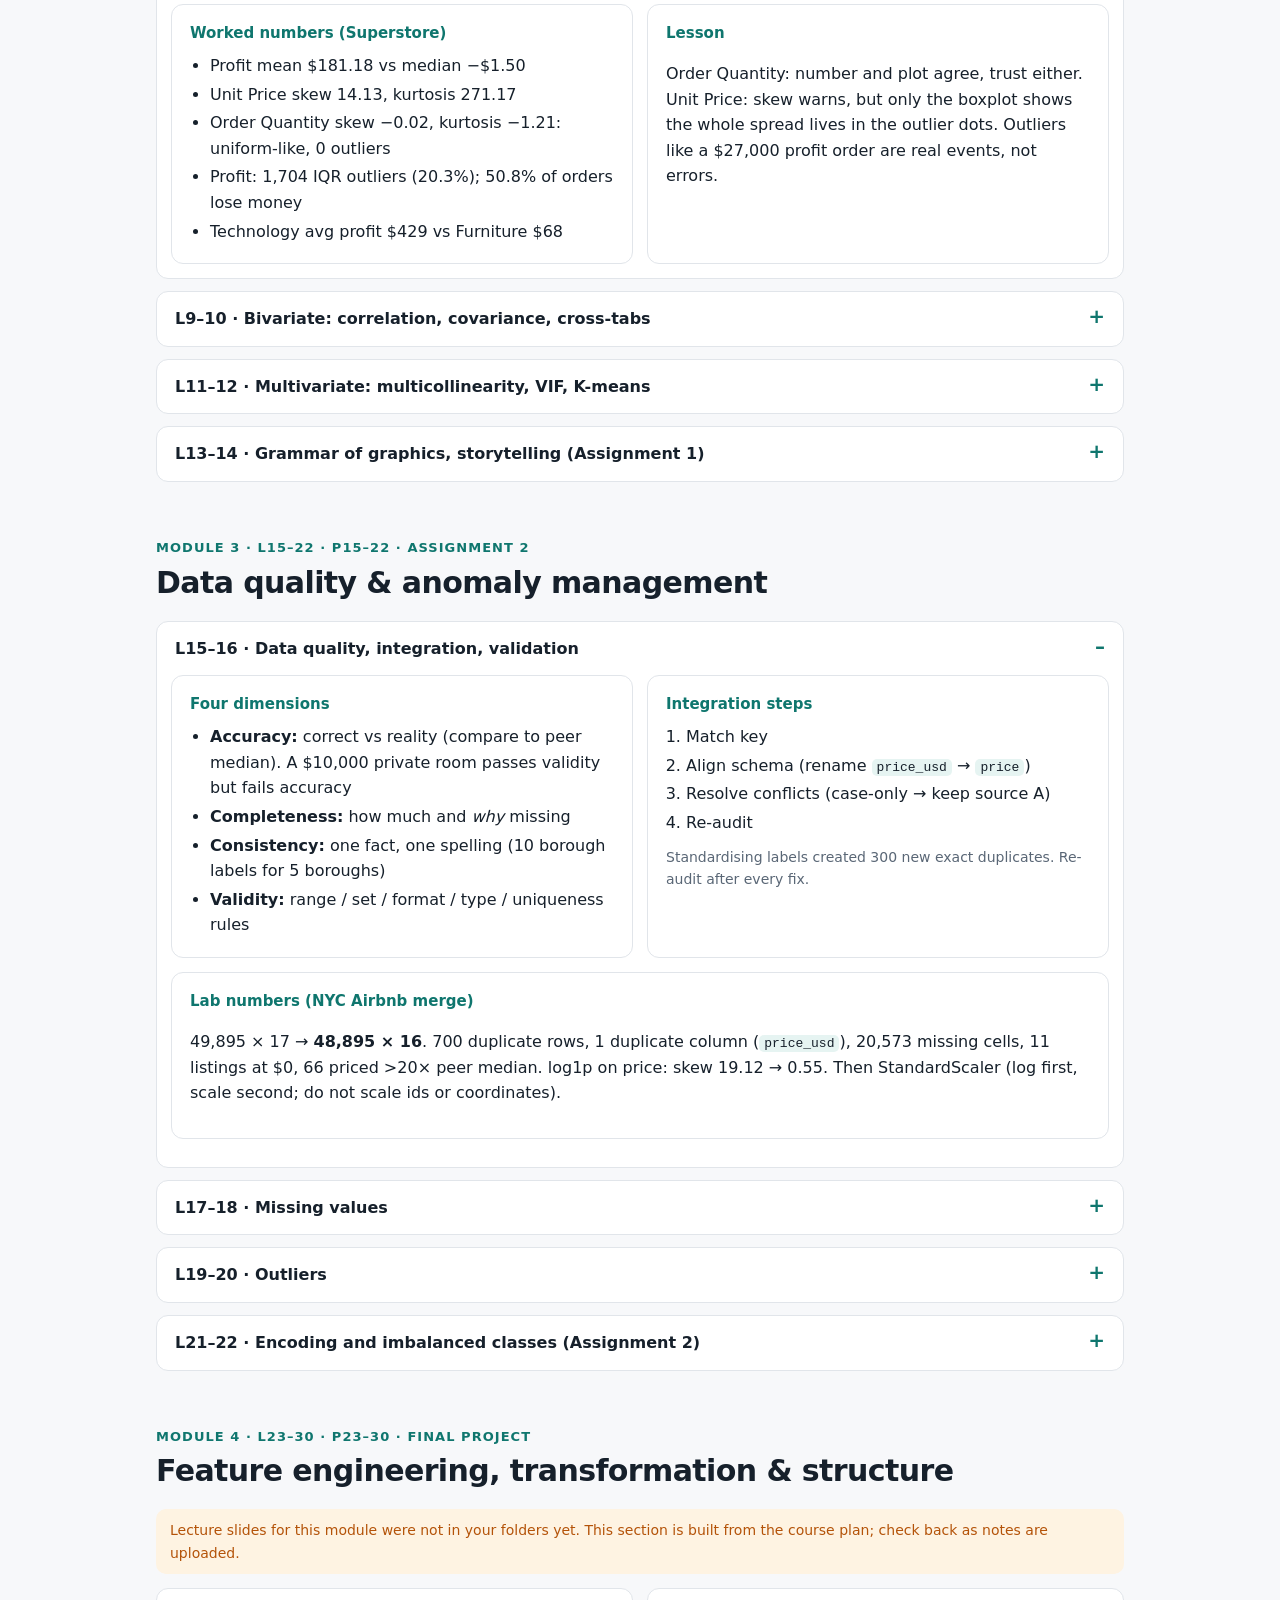
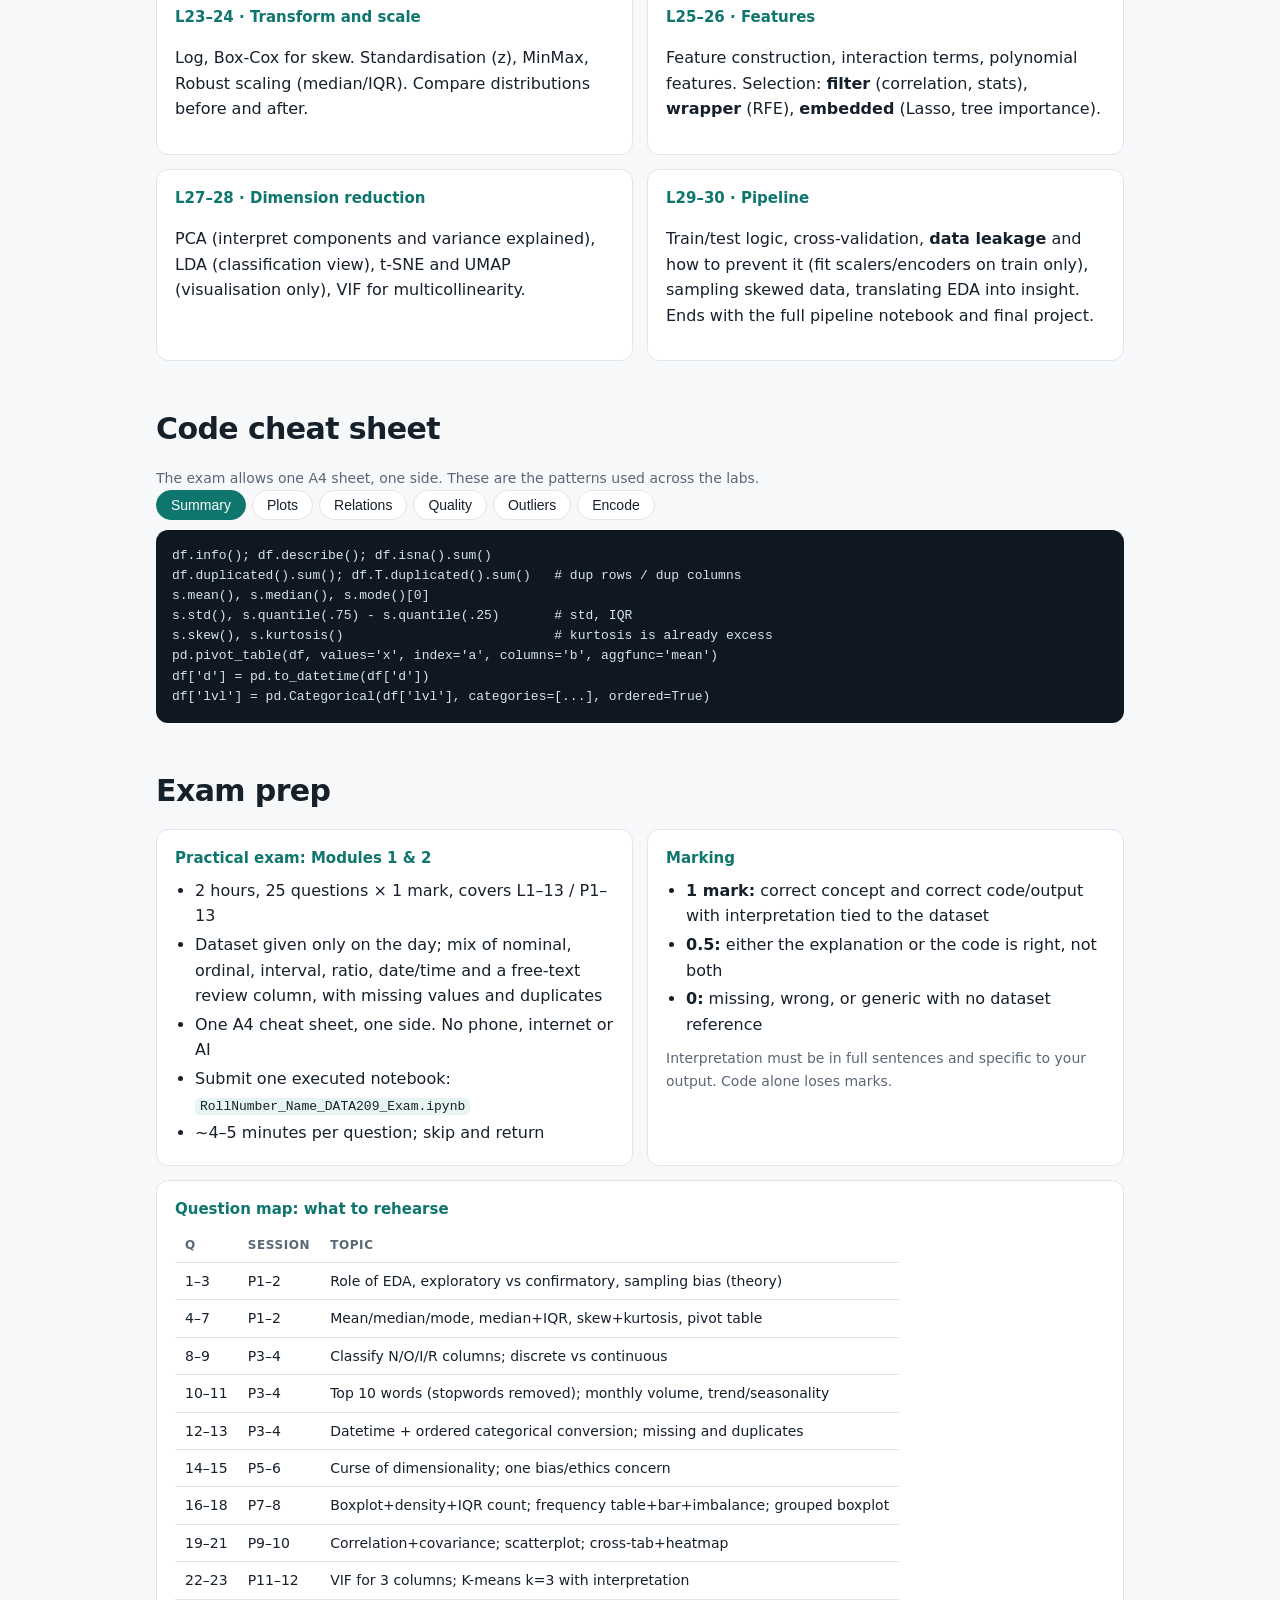
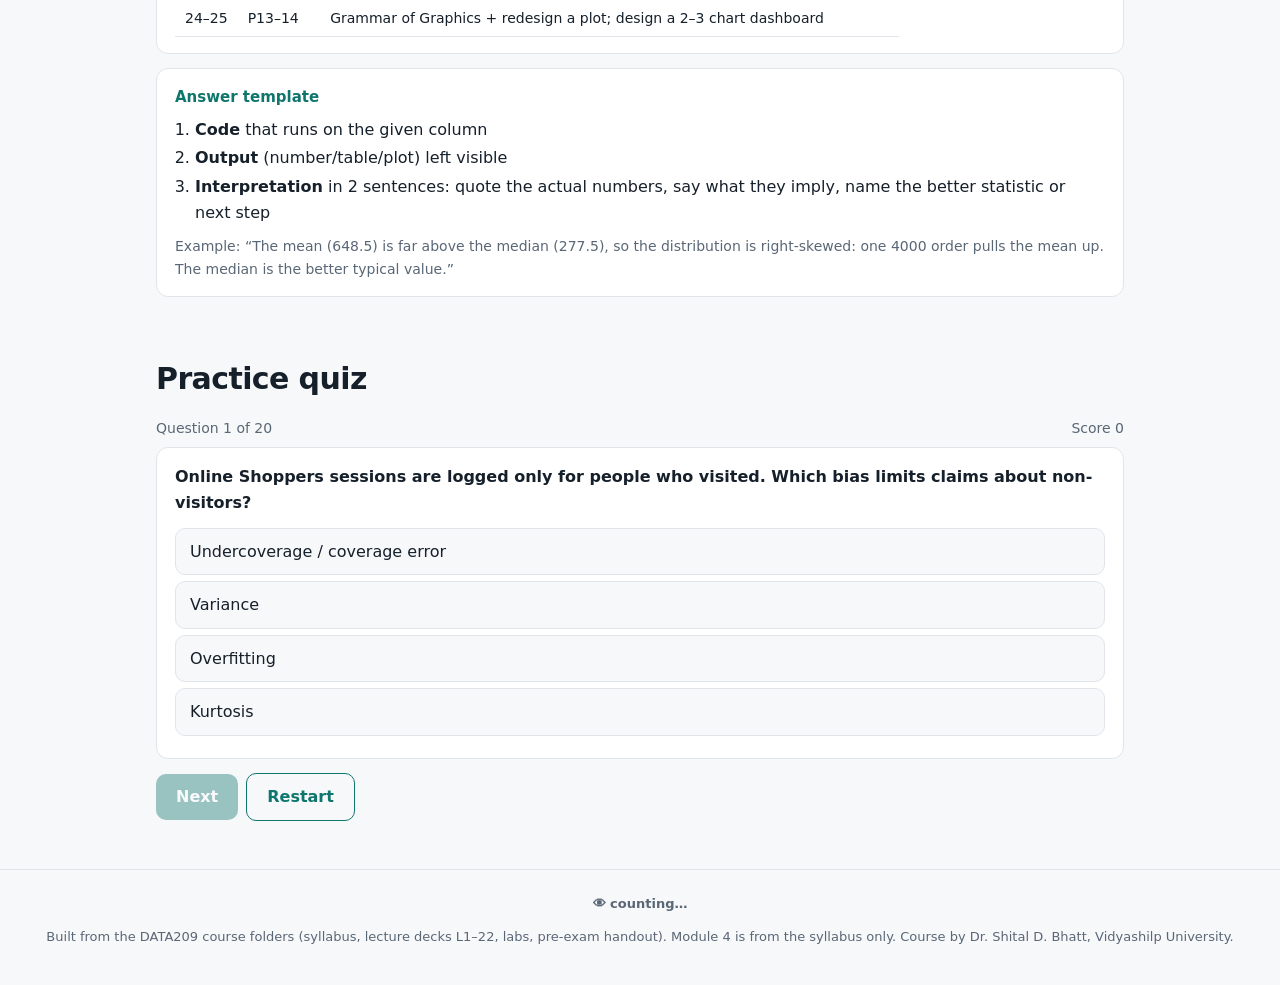
==== commit 0fccce3b: "Add Course videos tab: 47 videos and 47 Shorts with thumbnails, chapters and YouTube links Links sho" ====
--- a/site/index.html
+++ b/site/index.html
@@ -21,6 +21,7 @@
     <a href="#quiz">Quiz</a>
     <a href="slide-videos.html">Videos</a>
     <a href="shorts.html">Shorts</a>
+    <a href="course-videos.html">Course videos</a>
   </nav>
   <button id="theme" aria-label="Toggle dark mode">◐</button>
 </header>
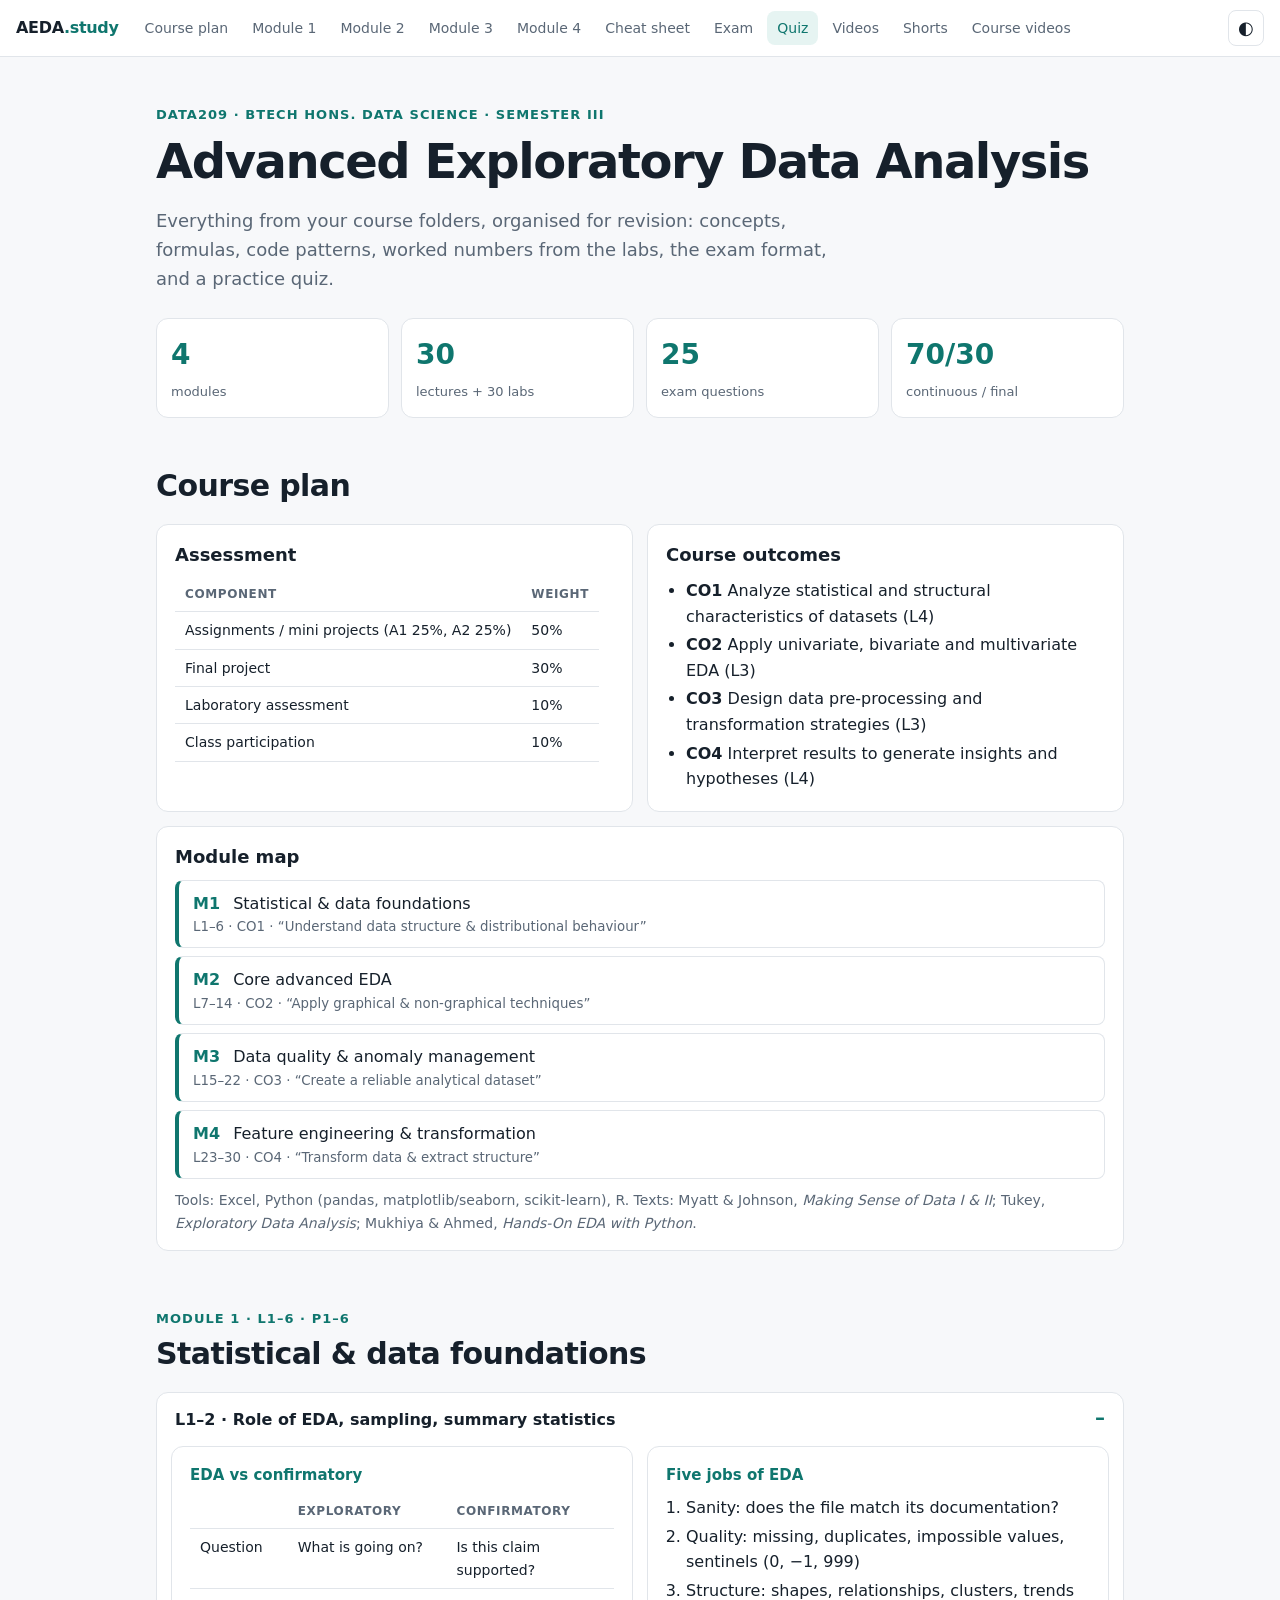
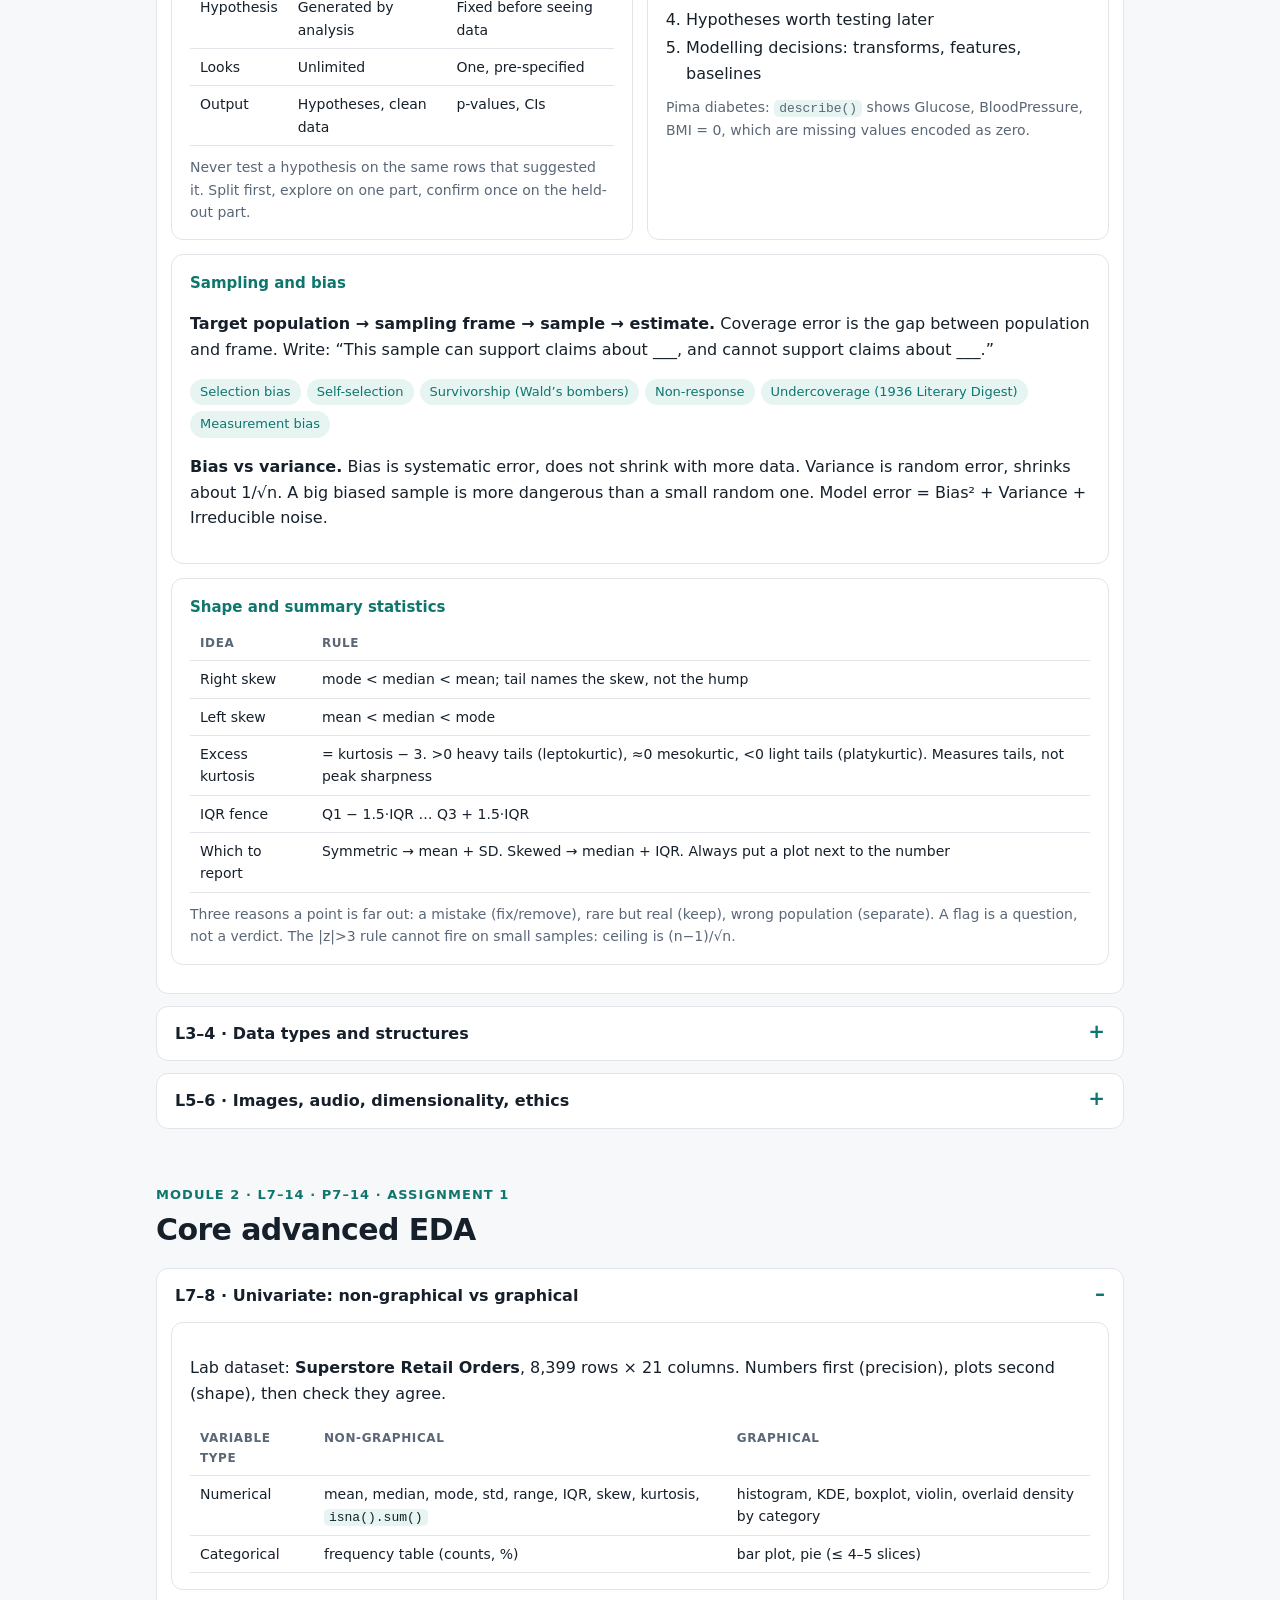
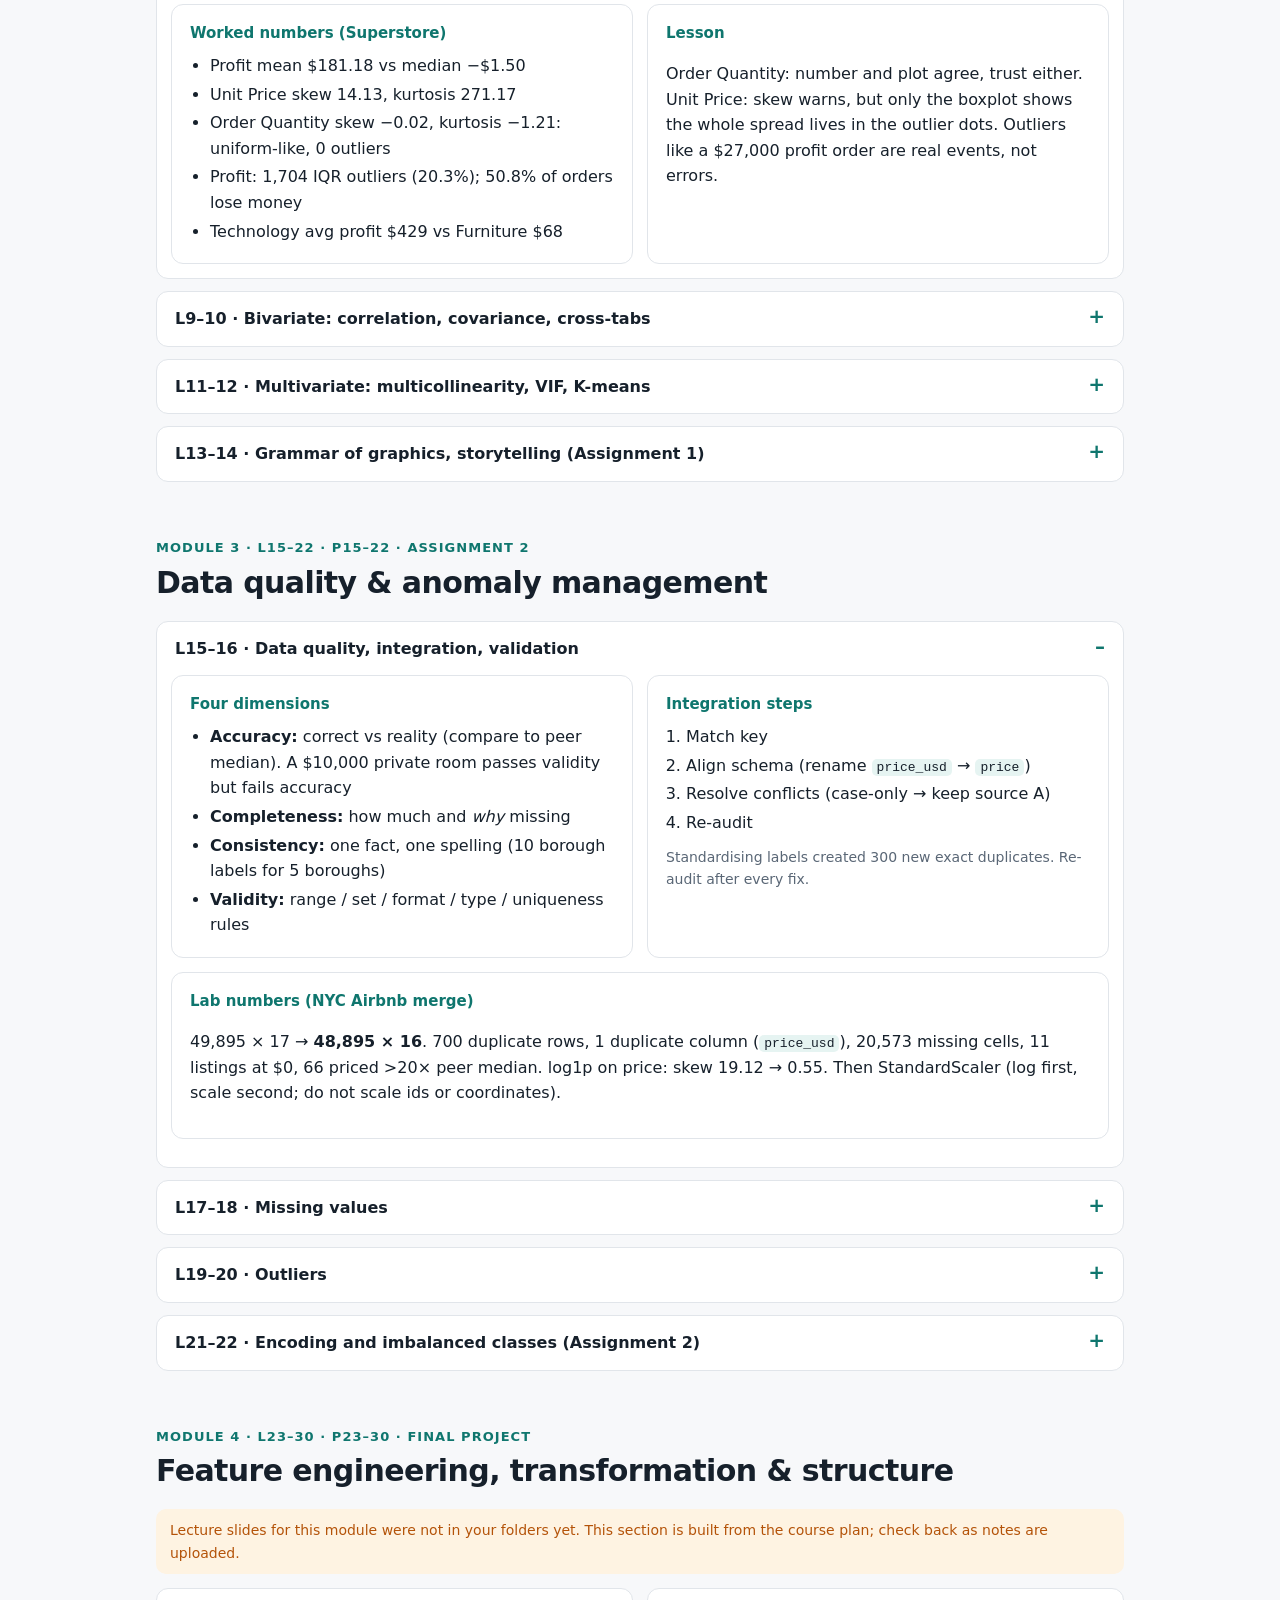
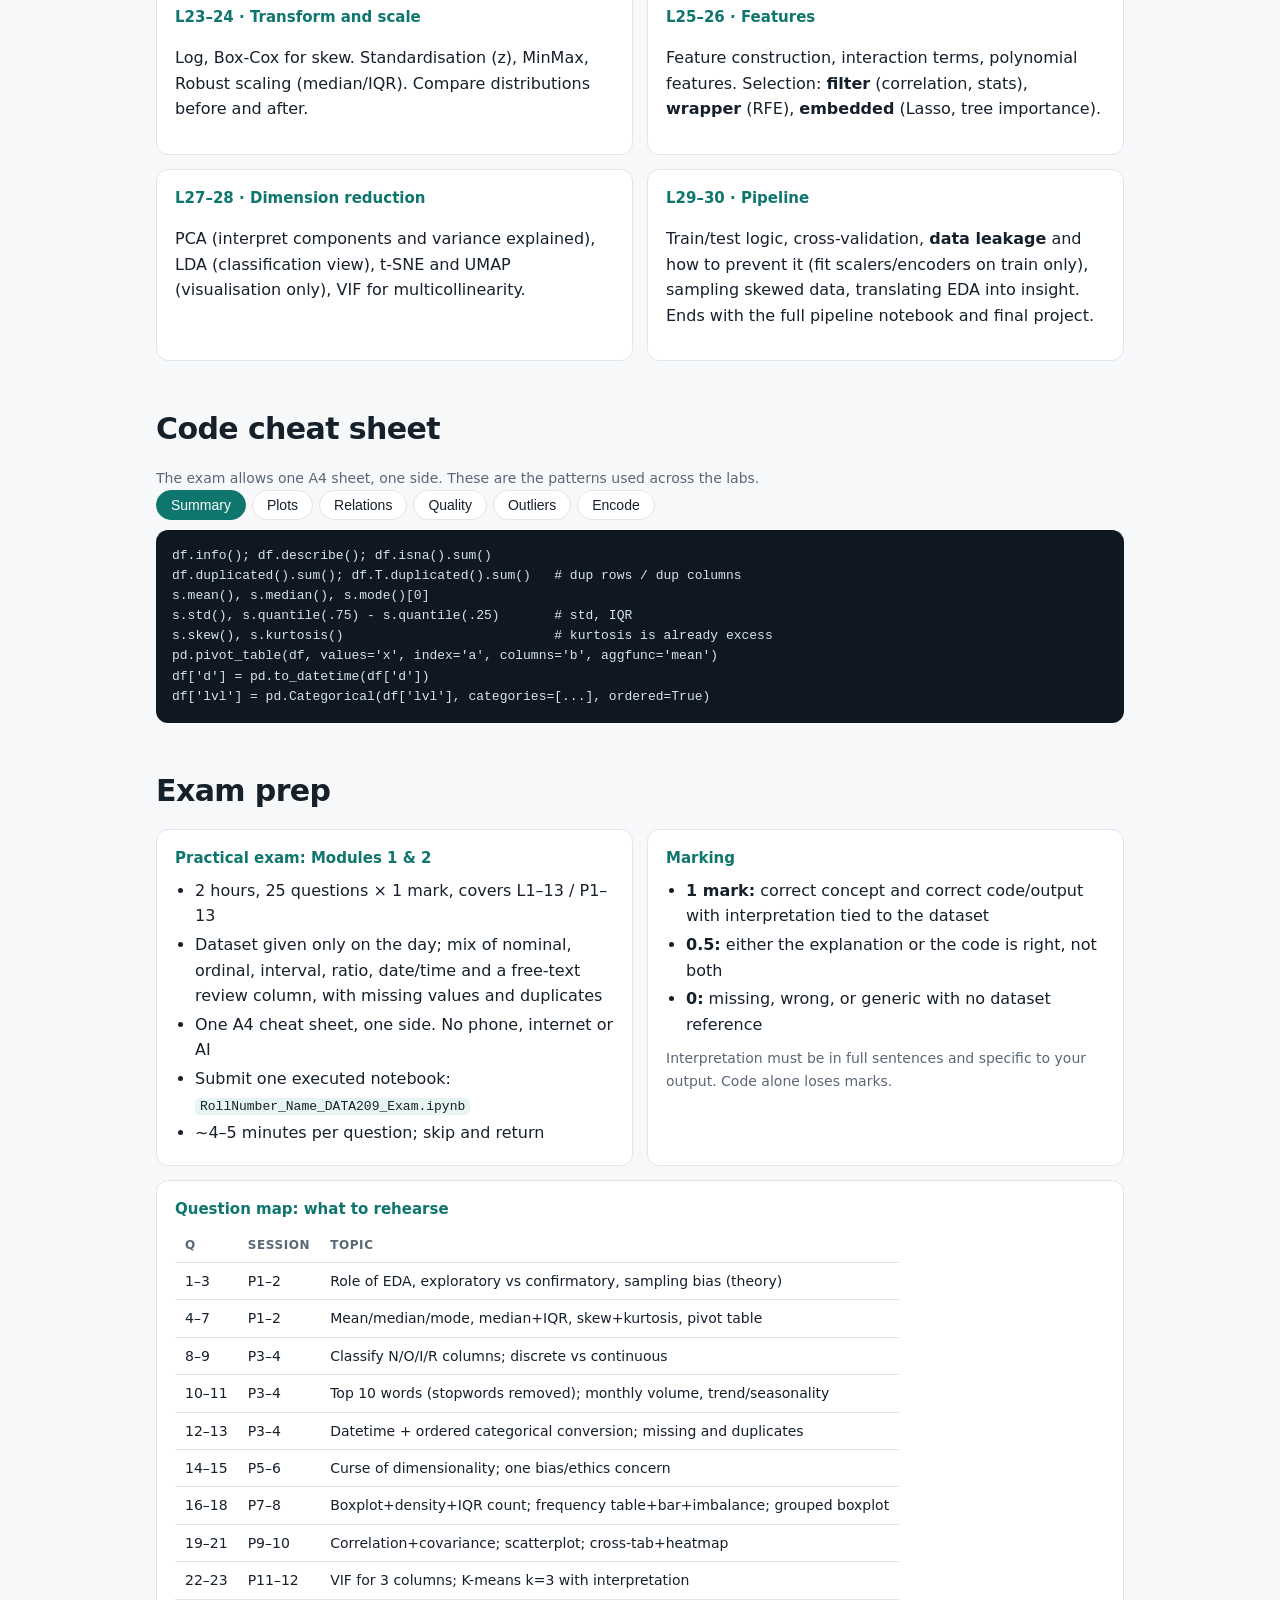
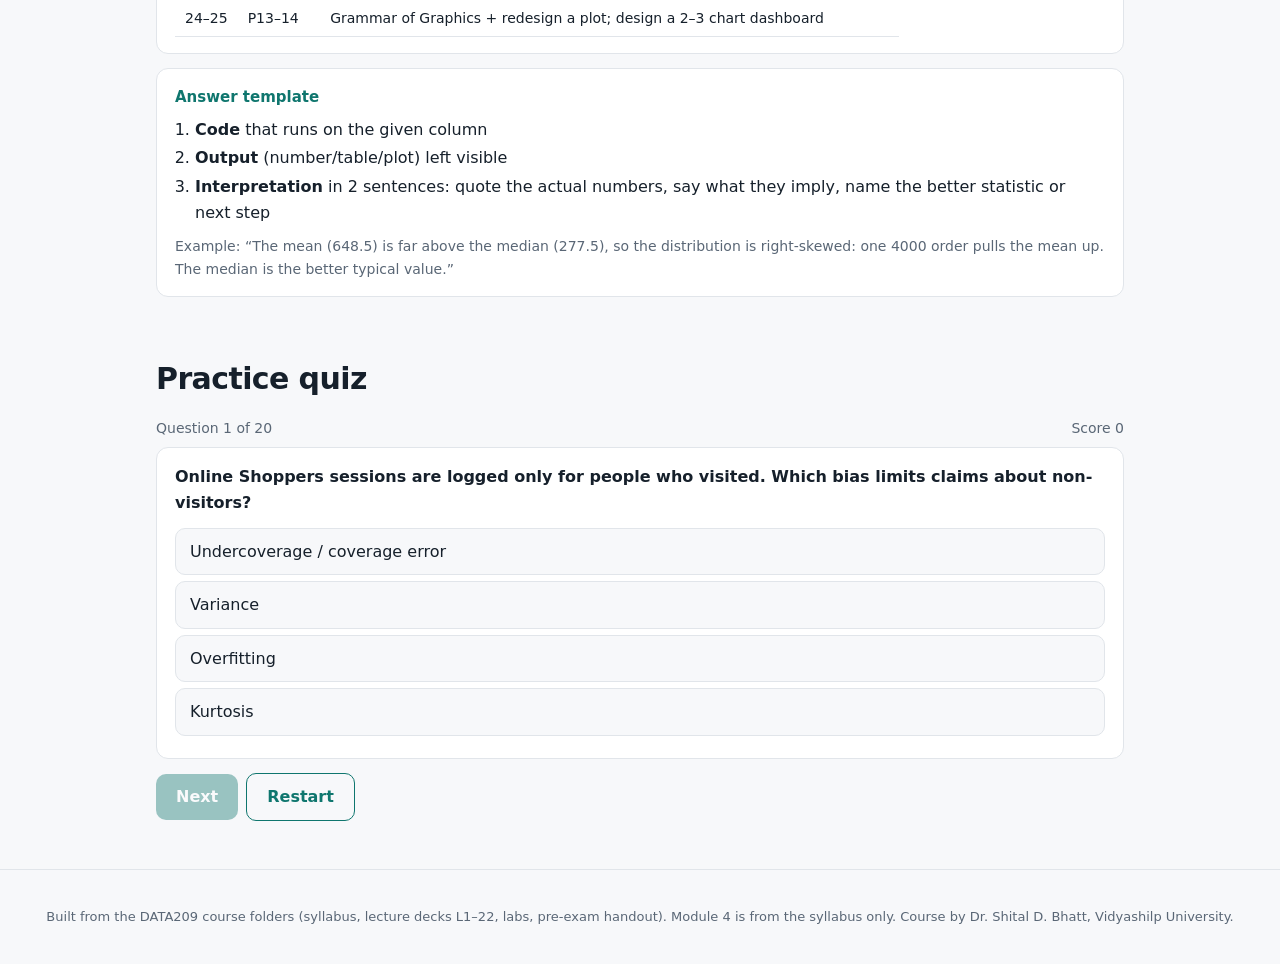
==== commit 033fd0c0: "Show the visitor count on every page (header badge) and on the Course videos footer Co-Authored-By: " ====
--- a/site/index.html
+++ b/site/index.html
@@ -23,6 +23,7 @@
     <a href="shorts.html">Shorts</a>
     <a href="course-videos.html">Course videos</a>
   </nav>
+  <span class="visit-badge" title="Visitors and page views">👁 …</span>
   <button id="theme" aria-label="Toggle dark mode">◐</button>
 </header>
 
--- a/site/styles.css
+++ b/site/styles.css
@@ -26,6 +26,8 @@
 #nav::-webkit-scrollbar{display:none}
 #nav a{padding:6px 10px;border-radius:8px;text-decoration:none;color:var(--muted);font-size:14px;white-space:nowrap}
 #nav a:hover,#nav a.on{background:var(--soft);color:var(--accent)}
+.visit-badge{white-space:nowrap;font-size:13px;font-weight:600;color:var(--muted);border:1px solid var(--line);border-radius:99px;padding:4px 10px;background:var(--surface)}
+.visit-badge[hidden]{display:none}
 #theme{background:none;border:1px solid var(--line);color:var(--ink);border-radius:8px;width:36px;height:36px;font-size:18px;cursor:pointer}
 main{max-width:1000px;margin:0 auto;padding:0 16px 40px}
 section{padding:36px 0 8px}
